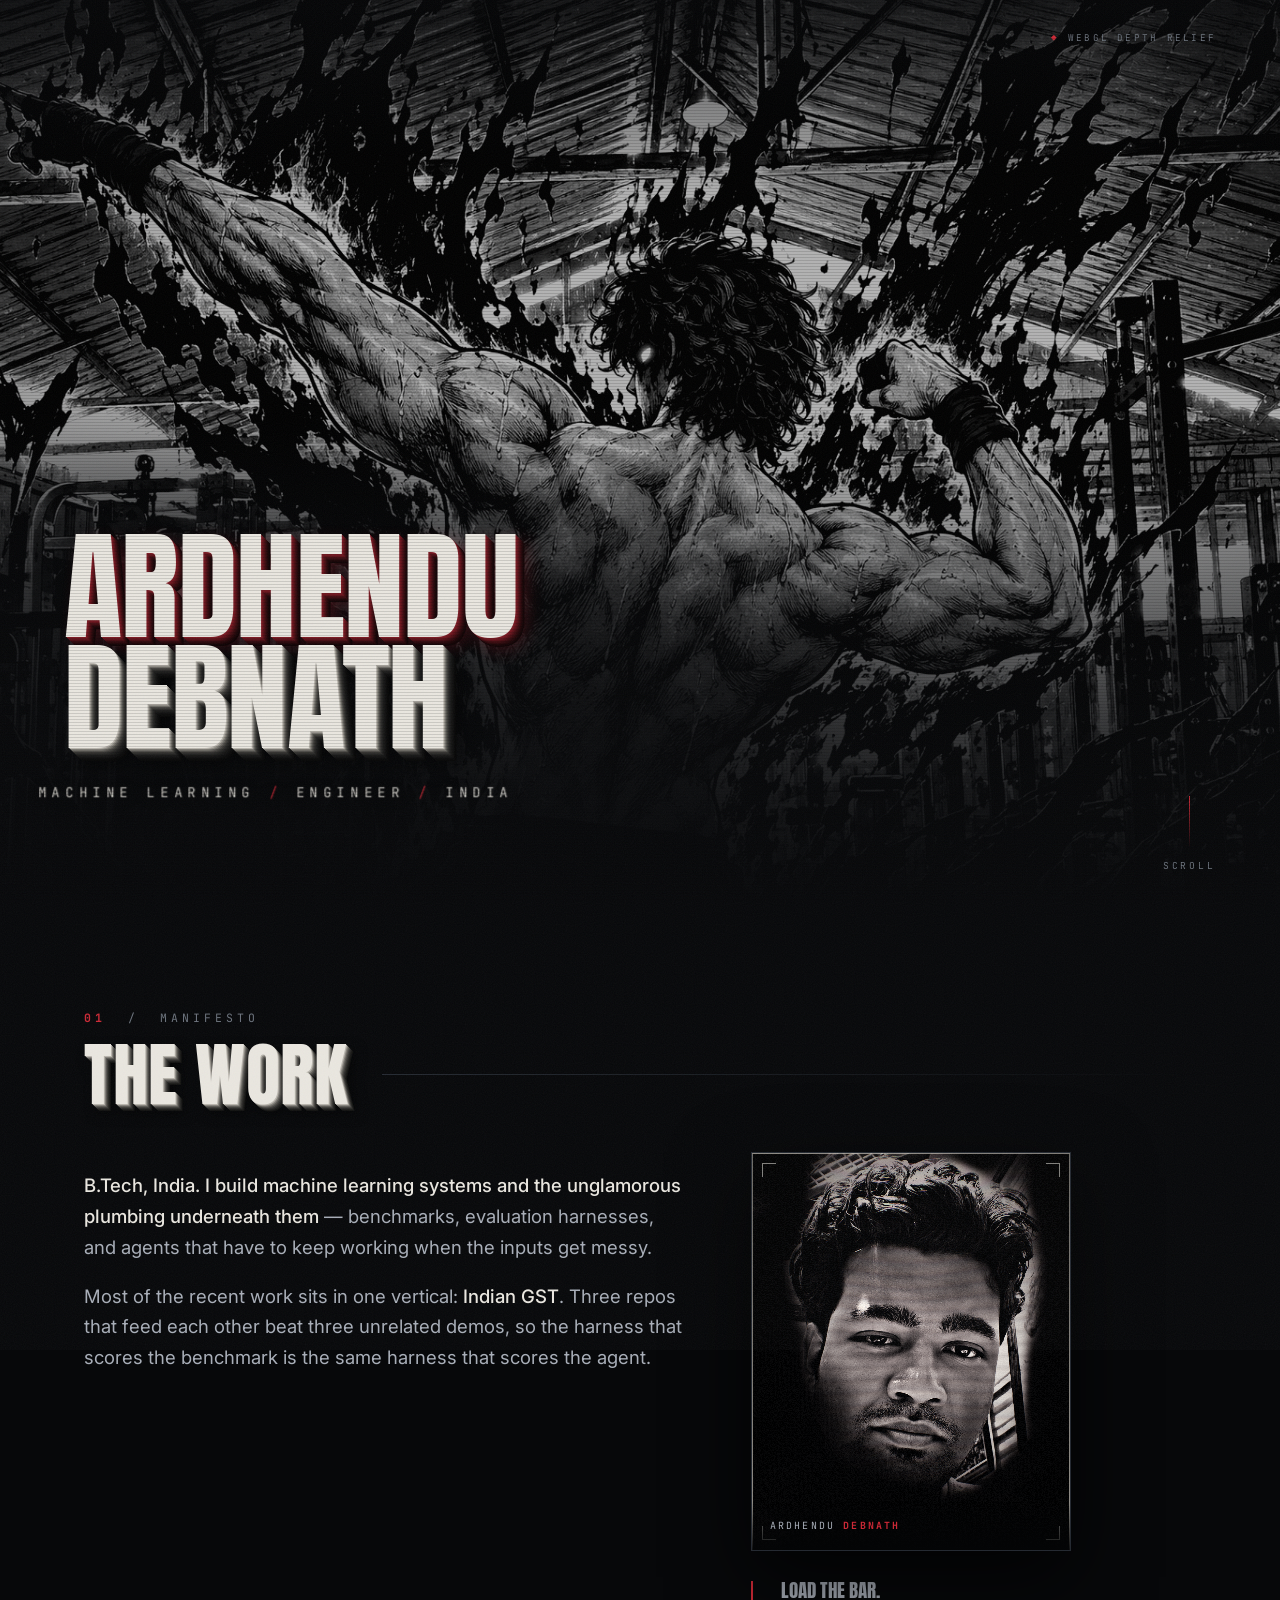
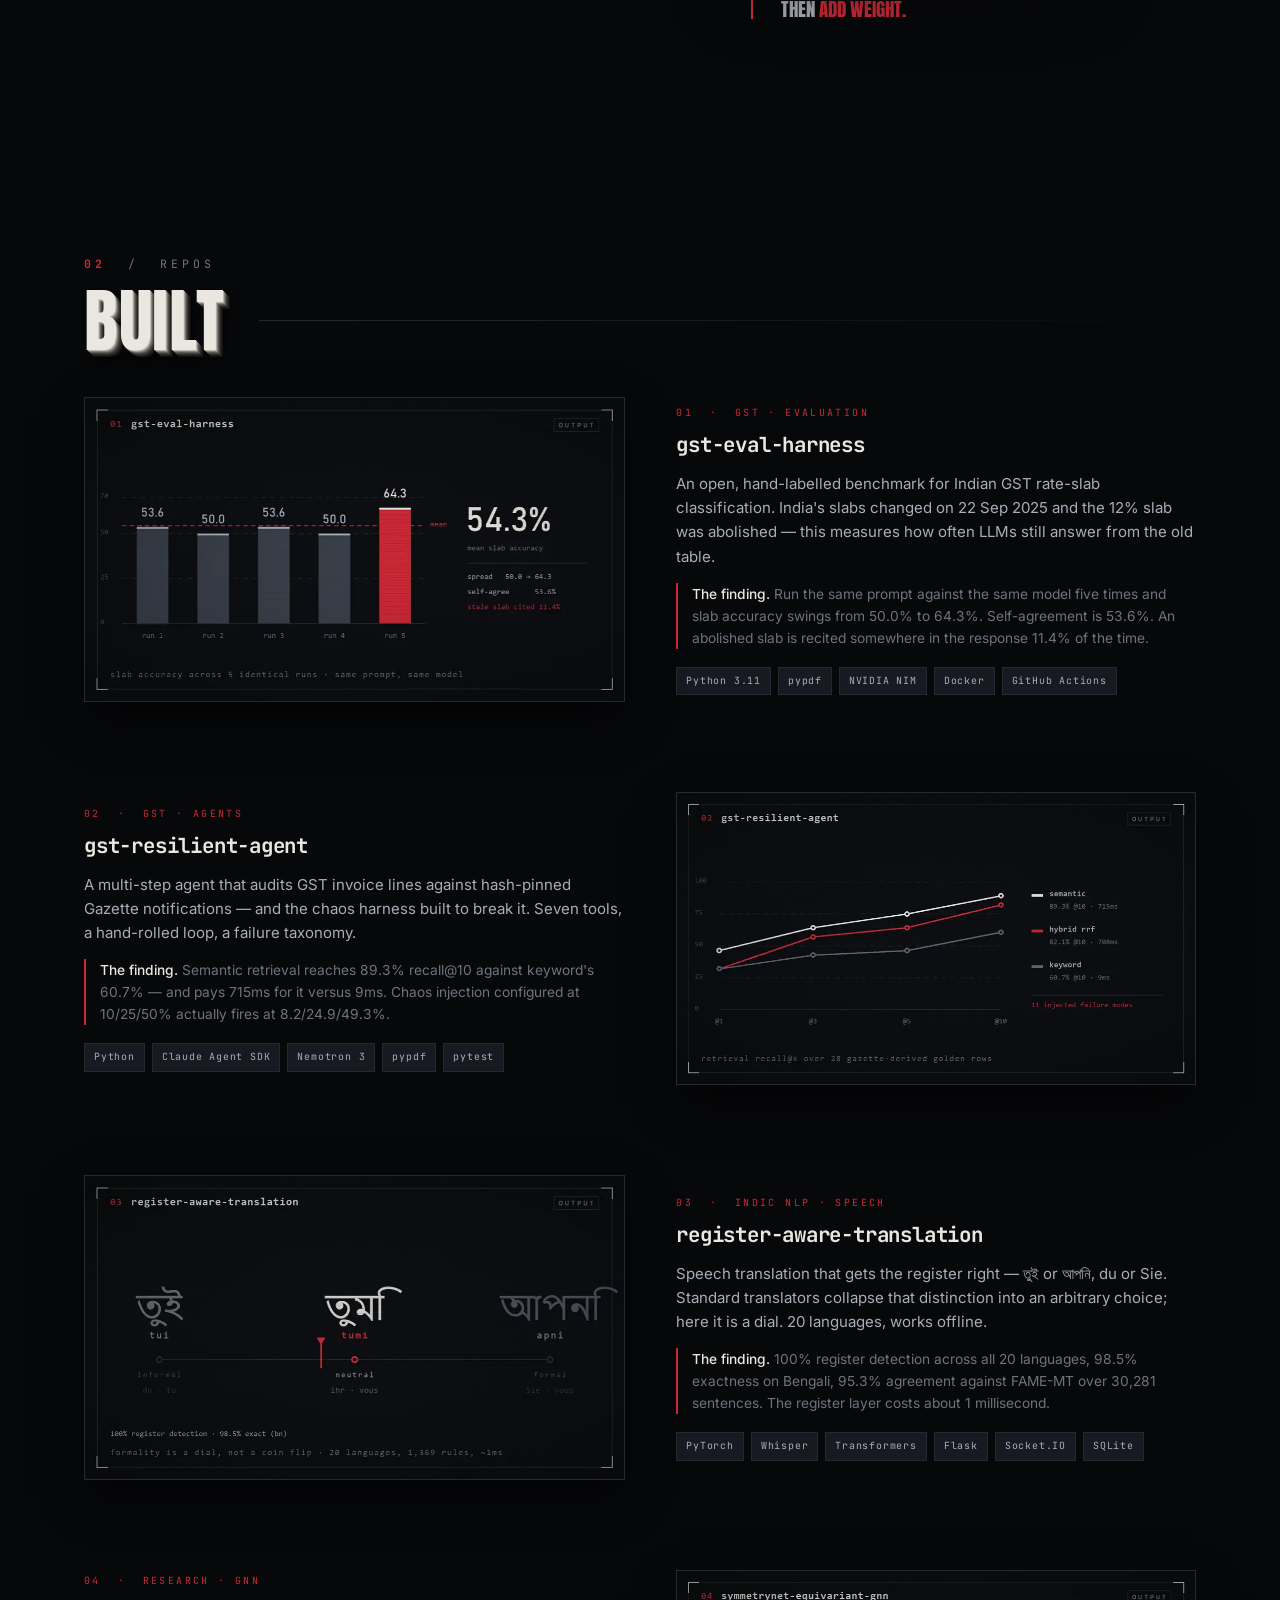
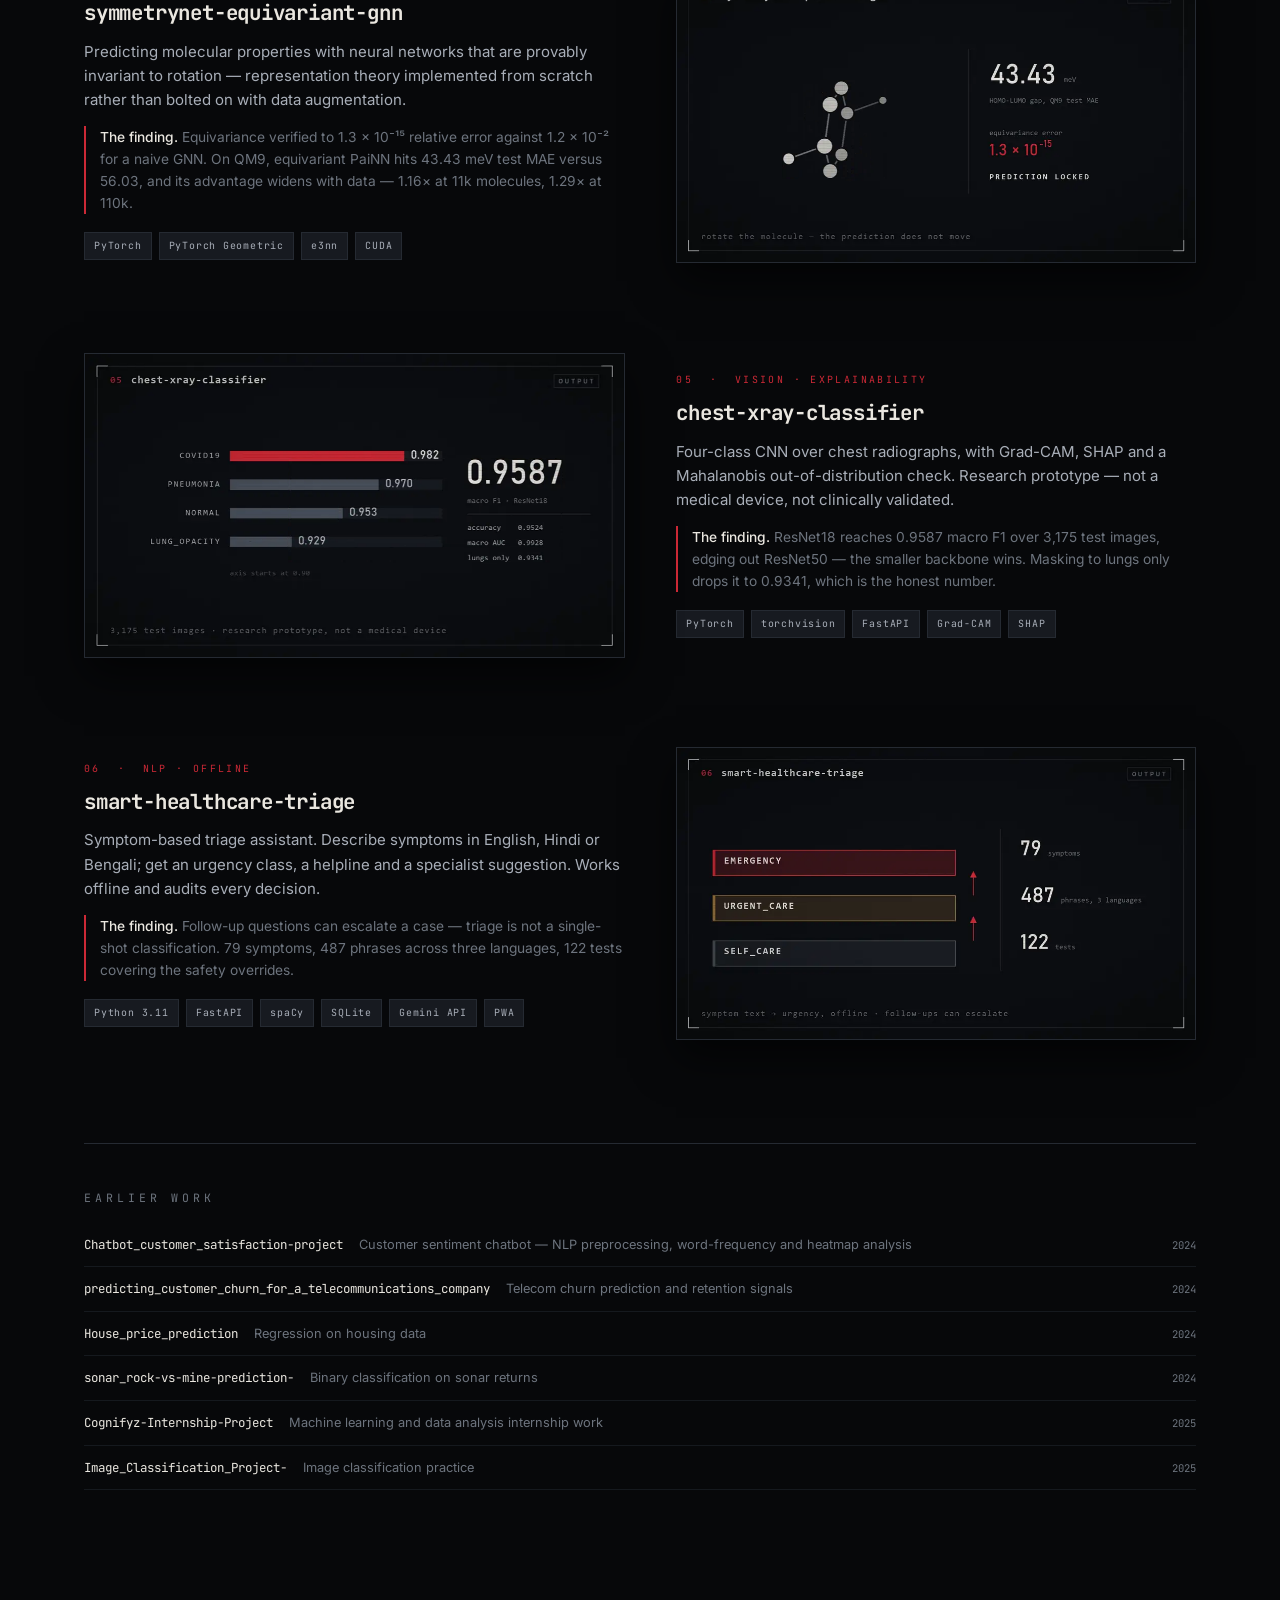
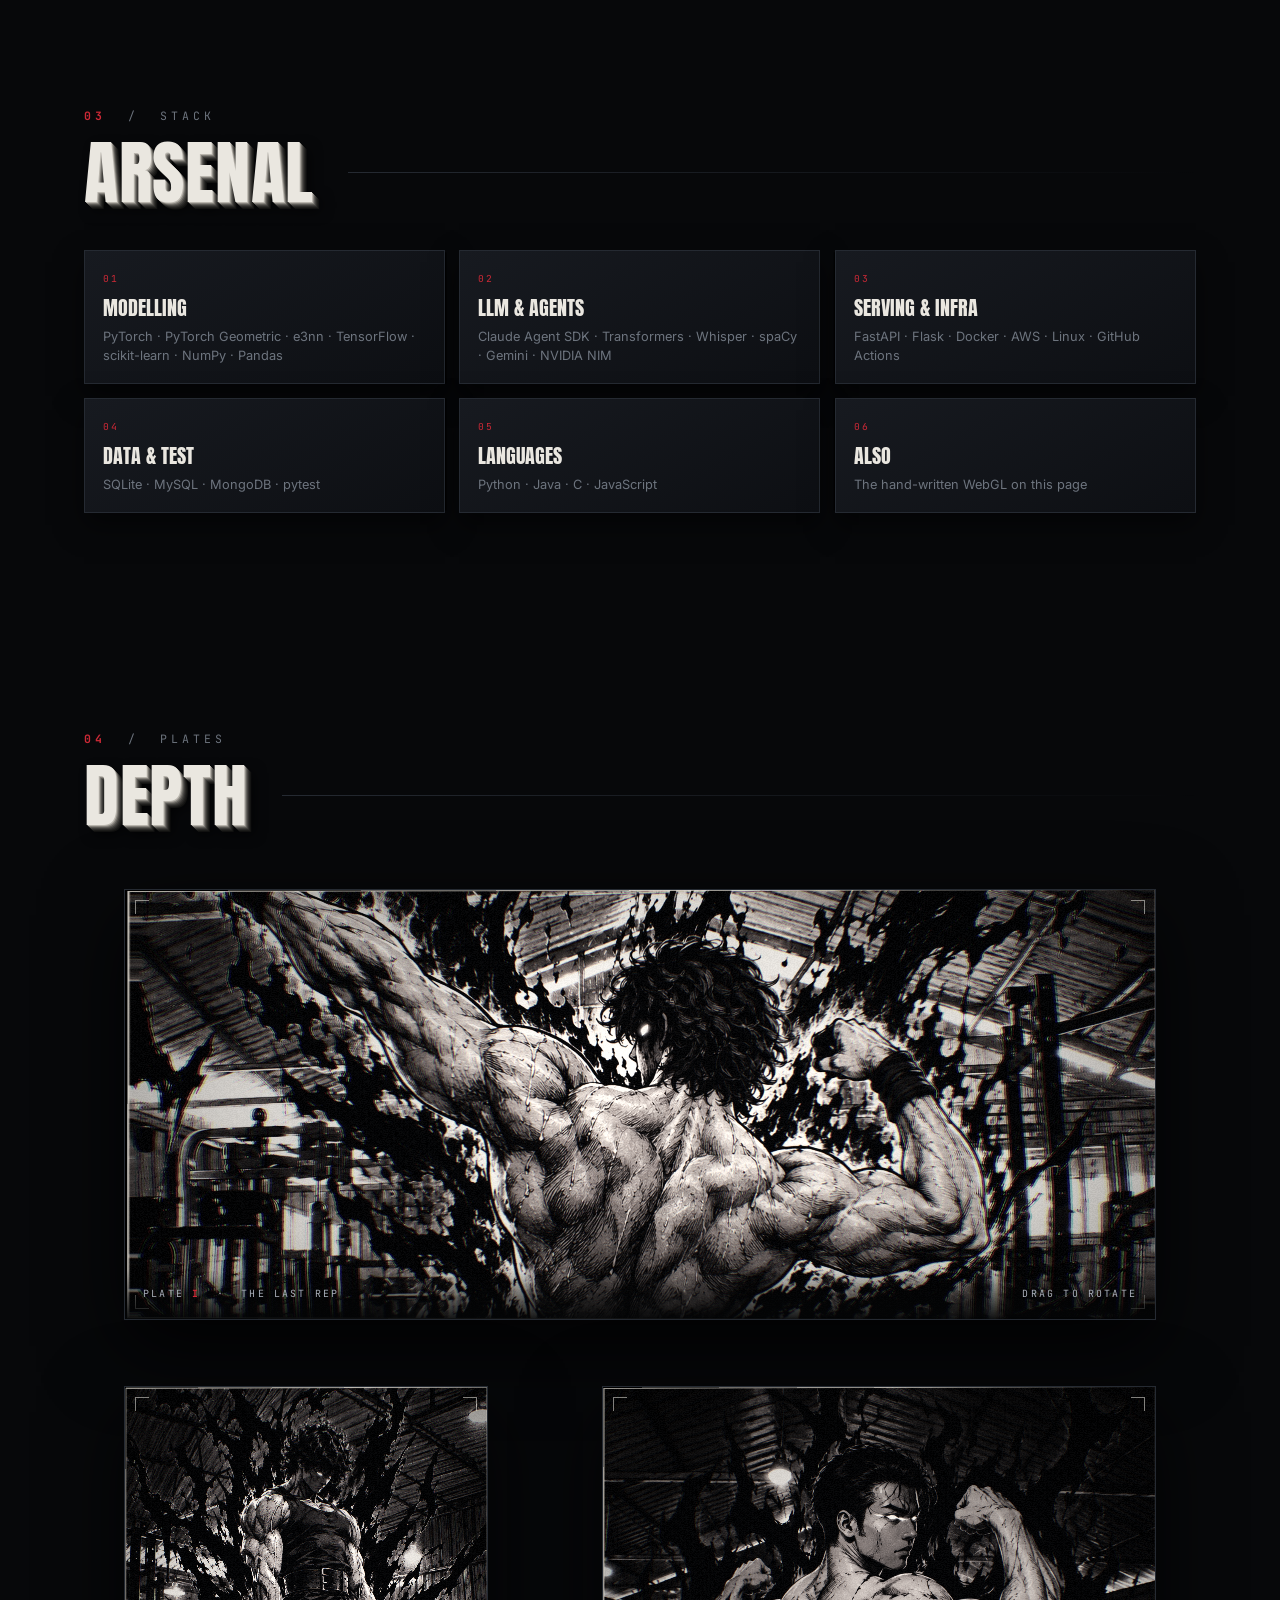
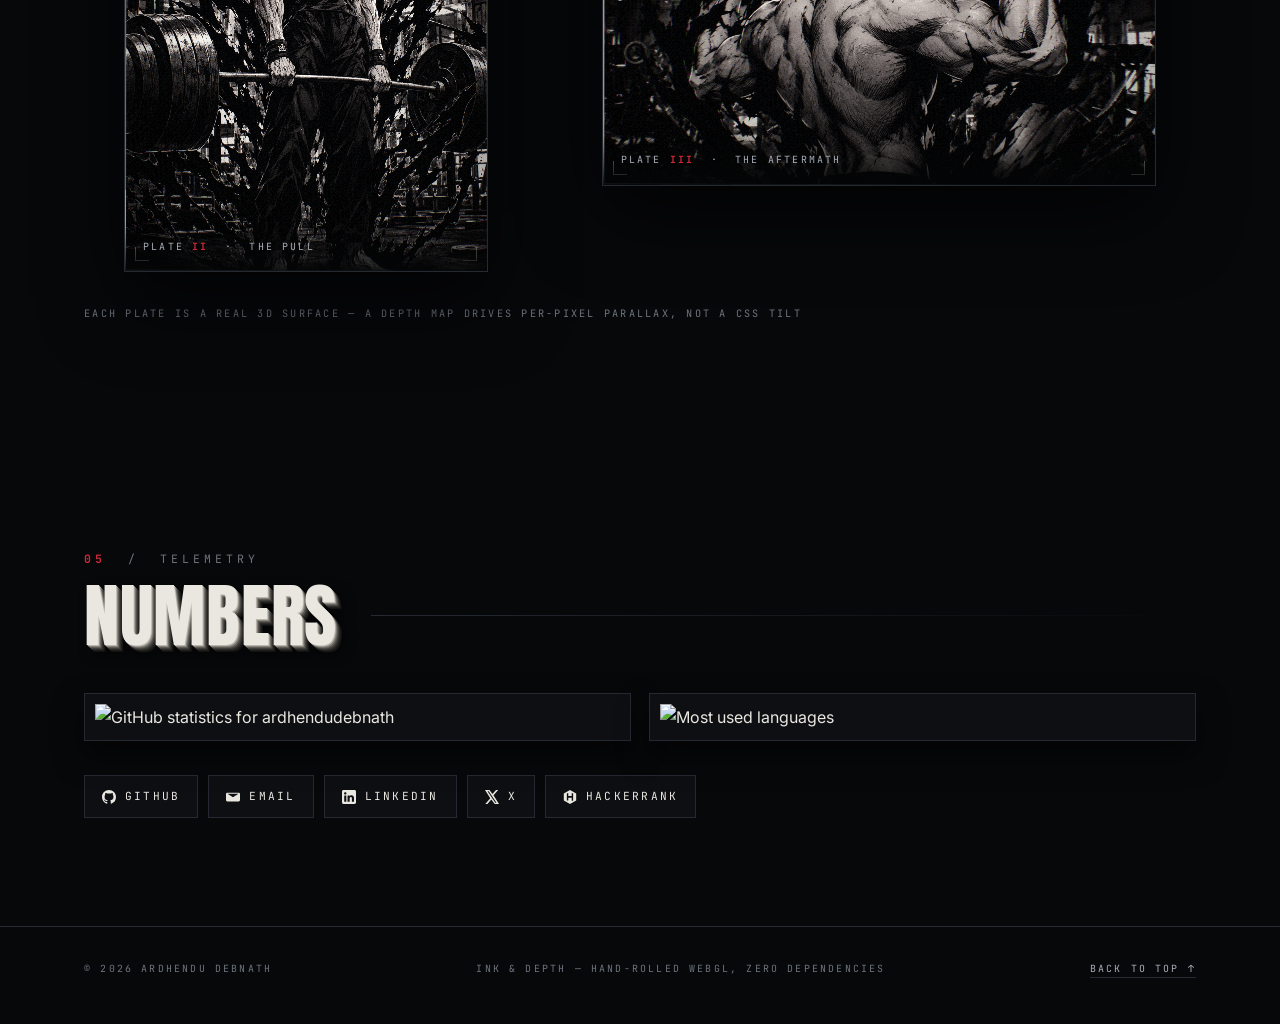
==== 3d/index.html @ 0828f3dd "Rebuild profile: project-led README, 3D site, drop old photo Replace the profile README with a proje" ====
<!DOCTYPE html>
<html lang="en">
<head>
<meta charset="utf-8">
<meta name="viewport" content="width=device-width, initial-scale=1, viewport-fit=cover">
<title>ardhendudebnath — ink &amp; depth</title>
<meta name="description" content="Ardhendu Debnath — machine learning engineer. A 3D ink-relief profile.">
<meta name="theme-color" content="#07080a">
<meta property="og:title" content="ardhendudebnath">
<meta property="og:description" content="Machine learning engineer. Ink and depth.">
<meta property="og:image" content="assets/hero.jpg">
<link rel="preconnect" href="https://fonts.googleapis.com">
<link rel="preconnect" href="https://fonts.gstatic.com" crossorigin>
<link href="https://fonts.googleapis.com/css2?family=Anton&family=Inter:wght@400;500;700&family=JetBrains+Mono:wght@400;700&display=swap" rel="stylesheet">
<style>
/* ─────────────────────────────────────────────────────────────
   INK & DEPTH — a 3D theme
   Palette is bone-on-void with a single blood accent, so the
   artwork stays the only thing with real tonal range.
   ───────────────────────────────────────────────────────────── */
:root{
  --void:#07080a;
  --ink:#0d0f13;
  --char:#171a20;
  --edge:#252a32;
  --ash:#6d747e;
  --smoke:#a8aeb8;
  --bone:#eae7e0;
  --blood:#cc2936;
  --blood-dim:#7d1a23;

  --display:'Anton','Arial Narrow',Impact,'Haettenschweiler',sans-serif;
  --body:'Inter',-apple-system,BlinkMacSystemFont,'Segoe UI',sans-serif;
  --mono:'JetBrains Mono',ui-monospace,'SFMono-Regular',Consolas,monospace;

  --gut:clamp(20px,5vw,72px);
  --depth:1400px;
}

*,*::before,*::after{box-sizing:border-box}
html{scroll-behavior:smooth}
@media (prefers-reduced-motion:reduce){html{scroll-behavior:auto}}

body{
  margin:0;
  background:var(--void);
  color:var(--bone);
  font-family:var(--body);
  font-size:16px;
  line-height:1.65;
  -webkit-font-smoothing:antialiased;
  overflow-x:hidden;
}

/* Print texture: halftone lines + film grain, fixed over everything. */
body::before{
  content:'';
  position:fixed;
  inset:0;
  z-index:60;
  pointer-events:none;
  background-image:repeating-linear-gradient(
    0deg,
    rgba(0,0,0,.26) 0px,
    rgba(0,0,0,.26) 1px,
    transparent 1px,
    transparent 3px);
  mix-blend-mode:multiply;
  opacity:.5;
}
body::after{
  content:'';
  position:fixed;
  inset:-50%;
  z-index:61;
  pointer-events:none;
  opacity:.05;
  background-image:url("data:image/svg+xml,%3Csvg xmlns='http://www.w3.org/2000/svg' width='160' height='160'%3E%3Cfilter id='n'%3E%3CfeTurbulence type='fractalNoise' baseFrequency='.9' numOctaves='3'/%3E%3C/filter%3E%3Crect width='160' height='160' filter='url(%23n)'/%3E%3C/svg%3E");
  animation:grain 900ms steps(3) infinite;
}
@keyframes grain{
  0%{transform:translate(0,0)}
  33%{transform:translate(-3%,2%)}
  66%{transform:translate(2%,-3%)}
  100%{transform:translate(0,0)}
}
@media (prefers-reduced-motion:reduce){body::after{animation:none}}

::selection{background:var(--blood);color:var(--bone)}

/* ── Type ───────────────────────────────────────────────────── */
h1,h2,h3{font-family:var(--display);font-weight:400;letter-spacing:.01em;margin:0;line-height:.92}
.kicker{
  font-family:var(--mono);
  font-size:.72rem;
  letter-spacing:.34em;
  text-transform:uppercase;
  color:var(--ash);
}
.kicker b{color:var(--blood);font-weight:700}

/* Extruded 3D lettering — stacked shadows build the side wall,
   the wrapper supplies the perspective. */
.extrude{
  --ex:14px;
  color:var(--bone);
  text-shadow:
    1px 1px 0 #b9b5ad, 2px 2px 0 #8e8b84, 3px 3px 0 #6b6963,
    4px 4px 0 #4e4c48, 5px 5px 0 #3a3936, 6px 6px 0 #2c2b29,
    7px 7px 0 #212120, 8px 8px 0 #1a1a19, 9px 9px 0 #141414,
    10px 10px 0 #101010, 11px 11px 0 #0c0c0c, 12px 12px 0 #090909,
    13px 13px 0 #070707, 14px 14px 22px rgba(0,0,0,.85);
}
/* shallower extrusion for section headings */
.extrude-sm{
  text-shadow:
    1px 1px 0 #b9b5ad, 2px 2px 0 #85827c, 3px 3px 0 #5d5b56,
    4px 4px 0 #403f3c, 5px 5px 0 #2c2b29, 6px 6px 0 #1d1d1b,
    7px 7px 0 #121211, 8px 8px 14px rgba(0,0,0,.8);
}
.extrude-blood{
  text-shadow:
    1px 1px 0 var(--blood-dim), 2px 2px 0 #6d161e, 3px 3px 0 #5c1219,
    4px 4px 0 #4a0f14, 5px 5px 0 #3a0c10, 6px 6px 0 #2c090c,
    7px 7px 0 #200709, 8px 8px 0 #170507, 9px 9px 0 #100405,
    10px 10px 18px rgba(204,41,54,.28);
}

/* ── Layout ─────────────────────────────────────────────────── */
.wrap{max-width:1240px;margin:0 auto;padding:0 var(--gut)}

section{position:relative;padding:clamp(80px,12vh,160px) 0}
.sec-head{margin-bottom:clamp(32px,5vh,54px)}
.sec-head .kicker{margin:0 0 15px}
.title-row{display:flex;align-items:center;gap:clamp(16px,3vw,34px)}
.title-row h2{font-size:clamp(2.2rem,7vw,4.4rem);text-transform:uppercase}
.rule{flex:1;height:1px;background:linear-gradient(90deg,var(--edge),transparent);min-width:40px}

/* ── Hero ───────────────────────────────────────────────────── */
.hero{
  position:relative;
  height:100svh;
  min-height:560px;
  padding:0;
  display:grid;
  place-items:end start;
  overflow:hidden;
}
.hero canvas,.hero .fallback{
  position:absolute;
  inset:0;
  width:100%;
  height:100%;
  object-fit:cover;
  display:block;
}
.hero .fallback{filter:grayscale(1) contrast(1.15) brightness(.7)}
/* Weighted to the lower left so the type has a dark bed to sit on and
   the figure's lit side stays readable. */
.hero-veil{
  position:absolute;inset:0;
  background:
    radial-gradient(78% 62% at 20% 88%,rgba(7,8,10,.94) 0%,rgba(7,8,10,.55) 46%,transparent 72%),
    radial-gradient(130% 100% at 56% 40%,transparent 32%,rgba(7,8,10,.6) 80%,var(--void) 100%),
    linear-gradient(180deg,rgba(7,8,10,.6) 0%,transparent 22%,transparent 48%,rgba(7,8,10,.86) 90%,var(--void) 100%);
  pointer-events:none;
}
.hero-inner{
  position:relative;
  z-index:5;
  width:100%;
  text-align:left;
  padding:0 var(--gut) clamp(74px,11vh,124px);
  perspective:var(--depth);
  pointer-events:none;
}
#nameplate{
  transform-style:preserve-3d;
  will-change:transform;
  transition:transform .12s cubic-bezier(.2,.8,.3,1);
}
.hero h1{
  font-size:clamp(2.4rem,9.4vw,7.8rem);
  letter-spacing:-.005em;
  text-transform:uppercase;
}
.hero h1 .ln{display:block}
.hero .role{
  margin:clamp(20px,3vh,32px) 0 0;
  font-family:var(--mono);
  font-size:clamp(.62rem,1.35vw,.82rem);
  letter-spacing:.38em;
  text-transform:uppercase;
  color:var(--bone);
  opacity:.88;
  text-shadow:0 2px 14px rgba(0,0,0,.95);
  transform:translateZ(60px);
}
.hero .role span{color:var(--blood);opacity:1}

.scroll-cue{
  position:absolute;
  bottom:26px;right:var(--gut);
  z-index:6;
  display:flex;flex-direction:column;align-items:center;gap:10px;
  font-family:var(--mono);font-size:.6rem;letter-spacing:.3em;color:var(--ash);
  text-transform:uppercase;
}
.scroll-cue i{
  display:block;width:1px;height:52px;
  background:linear-gradient(180deg,var(--blood),transparent);
  animation:drop 2.4s ease-in-out infinite;
  transform-origin:top;
}
@keyframes drop{0%,100%{transform:scaleY(.25);opacity:.35}50%{transform:scaleY(1);opacity:1}}
@media (prefers-reduced-motion:reduce){.scroll-cue i{animation:none;transform:scaleY(1)}}

/* WebGL badge */
.gl-note{
  position:absolute;top:22px;right:var(--gut);z-index:6;
  font-family:var(--mono);font-size:.58rem;letter-spacing:.24em;
  color:var(--ash);text-transform:uppercase;
}
.gl-note b{color:var(--blood);font-weight:700}

/* ── Manifesto ──────────────────────────────────────────────── */
.manifesto{
  display:grid;
  grid-template-columns:minmax(0,1.15fr) minmax(0,.85fr);
  gap:clamp(28px,5vw,72px);
  align-items:start;
}
@media (max-width:820px){.manifesto{grid-template-columns:1fr}}
.manifesto p{color:var(--smoke);font-size:clamp(1rem,1.6vw,1.16rem);max-width:62ch}
.manifesto p strong{color:var(--bone);font-weight:500}
.portrait-card{max-width:320px;margin:0 0 30px}
@media (max-width:820px){.portrait-card{max-width:260px}}
.pullquote{
  font-family:var(--display);
  font-size:clamp(1.5rem,3.4vw,2.5rem);
  line-height:1.02;
  text-transform:uppercase;
  color:var(--bone);
  border-left:2px solid var(--blood);
  padding-left:clamp(16px,2.4vw,28px);
}
.pullquote em{font-style:normal;color:var(--blood)}

/* ── 3D tile grid (arsenal) ─────────────────────────────────── */
.grid{
  display:grid;
  grid-template-columns:repeat(auto-fill,minmax(320px,1fr));
  gap:14px;
  perspective:var(--depth);
}
.tile{
  position:relative;
  transform-style:preserve-3d;
  background:linear-gradient(150deg,var(--char),var(--ink));
  border:1px solid var(--edge);
  padding:20px 18px 18px;
  transition:transform .45s cubic-bezier(.2,.8,.3,1),border-color .45s,box-shadow .45s;
  will-change:transform;
  box-shadow:0 12px 26px rgba(0,0,0,.5);
}
/* the extruded side wall */
.tile::before{
  content:'';
  position:absolute;
  inset:0;
  background:linear-gradient(150deg,#0a0c0f,#050608);
  transform:translateZ(-16px);
  border:1px solid #000;
  transition:transform .45s cubic-bezier(.2,.8,.3,1);
}
.tile:hover,.tile:focus-visible{
  transform:rotateX(9deg) rotateY(-11deg) translateZ(24px);
  border-color:var(--blood);
  box-shadow:-16px 22px 44px rgba(0,0,0,.72),0 0 0 1px rgba(204,41,54,.22);
  outline:none;
}
.tile:hover::before{transform:translateZ(-26px)}
.tile .n{
  font-family:var(--mono);font-size:.6rem;color:var(--blood);
  letter-spacing:.2em;display:block;margin-bottom:12px;
}
.tile .t{
  font-family:var(--display);font-size:1.24rem;text-transform:uppercase;
  display:block;line-height:1;margin-bottom:8px;
}
.tile .s{font-size:.8rem;color:var(--ash);line-height:1.5;display:block}

/* ── Projects ───────────────────────────────────────────────── */
.projects{display:grid;gap:clamp(48px,7vw,96px);perspective:var(--depth)}
.proj{
  display:grid;
  grid-template-columns:minmax(0,1.02fr) minmax(0,.98fr);
  gap:clamp(24px,4vw,52px);
  align-items:center;
}
.proj:nth-child(even) .proj-art{order:2}
@media (max-width:860px){
  .proj{grid-template-columns:1fr;gap:24px}
  .proj:nth-child(even) .proj-art{order:0}
}
.proj-art{
  display:block;
  border:1px solid var(--edge);
  background:var(--ink);
  transform-style:preserve-3d;
  will-change:transform;
  box-shadow:0 18px 40px rgba(0,0,0,.6);
  transition:transform .5s cubic-bezier(.2,.8,.3,1),border-color .5s,box-shadow .5s;
}
.proj-art img{display:block;width:100%;height:auto}
.proj-art:hover{
  border-color:var(--blood);
  box-shadow:0 26px 60px rgba(0,0,0,.75),0 0 0 1px rgba(204,41,54,.25);
}
/* lean each card away from the copy it sits beside */
.proj:nth-child(odd) .proj-art:hover{transform:rotateY(6deg) rotateX(-4deg) translateZ(26px)}
.proj:nth-child(even) .proj-art:hover{transform:rotateY(-6deg) rotateX(-4deg) translateZ(26px)}

.proj-body .n{
  font-family:var(--mono);font-size:.62rem;letter-spacing:.24em;
  text-transform:uppercase;color:var(--blood);margin:0 0 12px;
}
.proj-body h3{margin:0 0 14px;line-height:1.2}
.proj-body h3 a{
  font-family:var(--mono);font-weight:700;font-size:clamp(1rem,2vw,1.3rem);
  color:var(--bone);text-decoration:none;letter-spacing:-.01em;
  overflow-wrap:anywhere;border-bottom:1px solid transparent;
}
.proj-body h3 a:hover{color:var(--blood);border-color:var(--blood)}
.proj-body .desc{margin:0 0 14px;color:var(--smoke);font-size:.94rem;line-height:1.6}
.proj-body .find{
  margin:0 0 18px;color:var(--ash);font-size:.86rem;line-height:1.6;
  border-left:2px solid var(--blood);padding-left:14px;
}
.proj-body .find b{color:var(--bone);font-weight:500}
.chips{display:flex;flex-wrap:wrap;gap:7px;margin:0;padding:0;list-style:none}
.chips li{
  font-family:var(--mono);font-size:.62rem;letter-spacing:.08em;
  color:var(--smoke);border:1px solid var(--edge);background:var(--char);
  padding:5px 9px;
}

/* ── Earlier work ───────────────────────────────────────────── */
.earlier{margin-top:clamp(56px,8vw,104px);border-top:1px solid var(--edge);padding-top:32px}
.earlier ul{list-style:none;margin:0;padding:0}
.earlier li{
  display:grid;
  grid-template-columns:minmax(0,auto) minmax(0,1fr) auto;
  gap:16px;align-items:baseline;
  padding:11px 0;border-bottom:1px solid rgba(37,42,50,.5);
}
.earlier li a{
  font-family:var(--mono);font-size:.78rem;color:var(--bone);
  text-decoration:none;overflow-wrap:anywhere;
}
.earlier li a:hover{color:var(--blood)}
.earlier li span{font-size:.8rem;color:var(--ash)}
.earlier li em{font-family:var(--mono);font-size:.66rem;color:var(--ash);font-style:normal}
@media (max-width:700px){
  .earlier li{grid-template-columns:1fr auto;gap:4px 14px}
  .earlier li span{grid-column:1/-1}
}

/* ── Relief cards (the artwork, in real 3D) ─────────────────── */
.relief{
  display:grid;
  gap:clamp(22px,3vw,34px);
  grid-template-columns:repeat(12,1fr);
  align-items:start;      /* each plate keeps its own aspect — no dead black */
}
.card{
  position:relative;
  background:#000;
  border:1px solid var(--edge);
  overflow:hidden;
  cursor:grab;
  touch-action:pan-y;
  filter:drop-shadow(0 26px 40px rgba(0,0,0,.72));
}
.card:active{cursor:grabbing}
.card.wide{grid-column:span 7}
.card.tall{grid-column:span 5}
.card.full{grid-column:span 12}
@media (max-width:820px){
  .card.wide,.card.tall,.card.full{grid-column:span 12}
}
.card canvas,.card img{display:block;width:100%;height:100%;object-fit:cover}
.card .surface{position:relative;width:100%}
.card .meta{
  position:absolute;left:0;right:0;bottom:0;z-index:3;
  display:flex;justify-content:space-between;align-items:flex-end;gap:12px;
  padding:16px 18px;
  background:linear-gradient(0deg,rgba(4,5,6,.92),transparent);
  font-family:var(--mono);font-size:.62rem;letter-spacing:.22em;
  text-transform:uppercase;color:var(--smoke);
  pointer-events:none;
}
.card .meta b{color:var(--blood);font-weight:700}
/* corner registration marks — printer's crop marks */
.card .corner{position:absolute;width:14px;height:14px;z-index:3;pointer-events:none;opacity:.55}
.card .corner::before,.card .corner::after{content:'';position:absolute;background:var(--bone)}
.card .corner::before{width:100%;height:1px;top:0}
.card .corner::after{width:1px;height:100%;left:0}
.card .c1{top:10px;left:10px}
.card .c2{top:10px;right:10px;transform:scaleX(-1)}
.card .c3{bottom:10px;left:10px;transform:scaleY(-1)}
.card .c4{bottom:10px;right:10px;transform:scale(-1)}

.hint{
  margin-top:18px;font-family:var(--mono);font-size:.64rem;
  letter-spacing:.22em;text-transform:uppercase;color:var(--ash);
}

/* ── Telemetry (GitHub stat cards, in 3D frames) ────────────── */
.stats{
  display:grid;grid-template-columns:repeat(auto-fit,minmax(300px,1fr));
  gap:18px;perspective:var(--depth);
}
.frame{
  border:1px solid var(--edge);
  background:var(--ink);
  padding:10px;
  transform-style:preserve-3d;
  transition:transform .5s cubic-bezier(.2,.8,.3,1),border-color .5s;
  box-shadow:0 14px 30px rgba(0,0,0,.55);
}
.frame:hover{transform:rotateY(-7deg) rotateX(5deg) translateZ(20px);border-color:var(--blood)}
.frame img{display:block;width:100%;height:auto}

/* ── Links / footer ─────────────────────────────────────────── */
.links{display:flex;flex-wrap:wrap;gap:10px;margin-top:34px}
.lnk{
  display:inline-flex;align-items:center;gap:9px;
  font-family:var(--mono);font-size:.7rem;letter-spacing:.2em;text-transform:uppercase;
  color:var(--bone);text-decoration:none;
  border:1px solid var(--edge);
  padding:11px 17px;
  background:var(--ink);
  transition:transform .3s cubic-bezier(.2,.8,.3,1),border-color .3s,color .3s,box-shadow .3s;
}
.lnk:hover,.lnk:focus-visible{
  transform:translate(-3px,-3px);
  box-shadow:3px 3px 0 var(--blood);
  border-color:var(--blood);
  outline:none;
}
.lnk svg{width:14px;height:14px;fill:currentColor;flex:none}

footer{
  border-top:1px solid var(--edge);
  padding:34px 0 46px;
  display:flex;justify-content:space-between;gap:16px;flex-wrap:wrap;
  font-family:var(--mono);font-size:.62rem;letter-spacing:.22em;
  text-transform:uppercase;color:var(--ash);
}
footer a{color:var(--smoke);text-decoration:none;border-bottom:1px solid var(--edge)}
footer a:hover{color:var(--blood);border-color:var(--blood)}

/* tighten the tracking so the role line stays on one line on a phone */
@media (max-width:520px){
  .hero .role{letter-spacing:.24em}
}

/* reveal-on-scroll, depth-wise */
.rise{opacity:0;transform:translateY(26px) translateZ(-90px);transition:opacity .8s ease,transform .8s cubic-bezier(.2,.8,.3,1)}
.rise.in{opacity:1;transform:none}
@media (prefers-reduced-motion:reduce){
  .rise{opacity:1;transform:none;transition:none}
  .tile,.frame,.lnk{transition:none}
}
</style>
</head>
<body>

<!-- ═══════════════ HERO ═══════════════ -->
<header class="hero" id="top">
  <canvas id="gl-hero" aria-hidden="true"></canvas>
  <img class="fallback" id="hero-fallback" src="assets/hero.jpg" alt="Ink illustration of a figure mid-lift, dark energy tearing off the back" hidden>
  <div class="hero-veil"></div>

  <p class="gl-note"><b>◆</b> webgl depth relief</p>

  <div class="hero-inner">
    <div id="nameplate">
      <h1>
        <span class="ln extrude extrude-blood">ARDHENDU</span>
        <span class="ln extrude">DEBNATH</span>
      </h1>
      <p class="role">machine learning <span>/</span> engineer <span>/</span> india</p>
    </div>
  </div>

  <div class="scroll-cue"><i></i><span>scroll</span></div>
</header>

<main>

<!-- ═══════════════ 01 MANIFESTO ═══════════════ -->
<section id="about">
  <div class="wrap">
    <div class="sec-head rise">
      <p class="kicker"><b>01</b> &nbsp;/&nbsp; manifesto</p>
      <div class="title-row">
        <h2 class="extrude extrude-sm">THE WORK</h2>
        <span class="rule"></span>
      </div>
    </div>
    <div class="manifesto">
      <div class="rise">
        <p><strong>B.Tech, India. I build machine learning systems and the unglamorous
        plumbing underneath them</strong> — benchmarks, evaluation harnesses, and agents
        that have to keep working when the inputs get messy.</p>
        <p>Most of the recent work sits in one vertical: <strong>Indian GST</strong>.
        Three repos that feed each other beat three unrelated demos, so the harness
        that scores the benchmark is the same harness that scores the agent.</p>
      </div>
      <div class="rise">
        <figure class="card portrait-card" data-depth-card
                data-src="assets/portrait.jpg" data-depth="assets/portrait-depth.jpg"
                data-ratio="1.25" data-strength="0.042">
          <div class="surface"></div>
          <i class="corner c1"></i><i class="corner c2"></i><i class="corner c3"></i><i class="corner c4"></i>
          <figcaption class="meta"><span>ardhendu <b>debnath</b></span></figcaption>
        </figure>
        <p class="pullquote">Load the bar.<br>Then <em>add weight.</em></p>
      </div>
    </div>
  </div>
</section>

<!-- ═══════════════ 02 BUILT ═══════════════ -->
<section id="built">
  <div class="wrap">
    <div class="sec-head rise">
      <p class="kicker"><b>02</b> &nbsp;/&nbsp; repos</p>
      <div class="title-row">
        <h2 class="extrude extrude-sm">BUILT</h2>
        <span class="rule"></span>
      </div>
    </div>
    <div class="projects" id="projects"></div>

    <div class="earlier rise">
      <p class="kicker" style="margin-bottom:16px">earlier work</p>
      <ul id="earlier-list"></ul>
    </div>
  </div>
</section>

<!-- ═══════════════ 03 ARSENAL ═══════════════ -->
<section id="arsenal">
  <div class="wrap">
    <div class="sec-head rise">
      <p class="kicker"><b>03</b> &nbsp;/&nbsp; stack</p>
      <div class="title-row">
        <h2 class="extrude extrude-sm">ARSENAL</h2>
        <span class="rule"></span>
      </div>
    </div>
    <div class="grid rise" id="arsenal-grid"></div>
  </div>
</section>

<!-- ═══════════════ 03 RELIEF — the artwork in 3D ═══════════════ -->
<section id="relief">
  <div class="wrap">
    <div class="sec-head rise">
      <p class="kicker"><b>04</b> &nbsp;/&nbsp; plates</p>
      <div class="title-row">
        <h2 class="extrude extrude-sm">DEPTH</h2>
        <span class="rule"></span>
      </div>
    </div>

    <div class="relief">
      <figure class="card full rise" data-depth-card
              data-src="assets/hero.jpg" data-depth="assets/hero-depth.jpg"
              data-ratio="0.4166" data-strength="0.055">
        <div class="surface"></div>
        <i class="corner c1"></i><i class="corner c2"></i><i class="corner c3"></i><i class="corner c4"></i>
        <figcaption class="meta"><span>plate <b>i</b> &nbsp;·&nbsp; the last rep</span><span>drag to rotate</span></figcaption>
      </figure>

      <figure class="card tall rise" data-depth-card
              data-src="assets/deadlift.jpg" data-depth="assets/deadlift-depth.jpg"
              data-ratio="1.34" data-strength="0.05">
        <div class="surface"></div>
        <i class="corner c1"></i><i class="corner c2"></i><i class="corner c3"></i><i class="corner c4"></i>
        <figcaption class="meta"><span>plate <b>ii</b> &nbsp;·&nbsp; the pull</span></figcaption>
      </figure>

      <figure class="card wide rise" data-depth-card
              data-src="assets/flex.jpg" data-depth="assets/flex-depth.jpg"
              data-ratio="0.72" data-strength="0.055">
        <div class="surface"></div>
        <i class="corner c1"></i><i class="corner c2"></i><i class="corner c3"></i><i class="corner c4"></i>
        <figcaption class="meta"><span>plate <b>iii</b> &nbsp;·&nbsp; the aftermath</span></figcaption>
      </figure>
    </div>
    <p class="hint">each plate is a real 3D surface — a depth map drives per-pixel parallax, not a css tilt</p>
  </div>
</section>

<!-- ═══════════════ 04 TELEMETRY ═══════════════ -->
<section id="telemetry">
  <div class="wrap">
    <div class="sec-head rise">
      <p class="kicker"><b>05</b> &nbsp;/&nbsp; telemetry</p>
      <div class="title-row">
        <h2 class="extrude extrude-sm">NUMBERS</h2>
        <span class="rule"></span>
      </div>
    </div>
    <div class="stats rise">
      <div class="frame">
        <img loading="lazy" alt="GitHub statistics for ardhendudebnath"
             src="https://github-readme-stats.vercel.app/api?username=ardhendudebnath&show_icons=true&hide_border=true&bg_color=0d0f13&title_color=cc2936&text_color=a8aeb8&icon_color=eae7e0&ring_color=cc2936">
      </div>
      <div class="frame">
        <img loading="lazy" alt="Most used languages"
             src="https://github-readme-stats.vercel.app/api/top-langs/?username=ardhendudebnath&layout=compact&hide_border=true&bg_color=0d0f13&title_color=cc2936&text_color=a8aeb8">
      </div>
    </div>

    <div class="links rise">
      <a class="lnk" href="https://github.com/ardhendudebnath">
        <svg viewBox="0 0 16 16"><path d="M8 0C3.58 0 0 3.58 0 8c0 3.54 2.29 6.53 5.47 7.59.4.07.55-.17.55-.38 0-.19-.01-.82-.01-1.49-2.01.37-2.53-.49-2.69-.94-.09-.23-.48-.94-.82-1.13-.28-.15-.68-.52-.01-.53.63-.01 1.08.58 1.23.82.72 1.21 1.87.87 2.33.66.07-.52.28-.87.51-1.07-1.78-.2-3.64-.89-3.64-3.95 0-.87.31-1.59.82-2.15-.08-.2-.36-1.02.08-2.12 0 0 .67-.21 2.2.82a7.4 7.4 0 0 1 2-.27c.68 0 1.36.09 2 .27 1.53-1.04 2.2-.82 2.2-.82.44 1.1.16 1.92.08 2.12.51.56.82 1.27.82 2.15 0 3.07-1.87 3.75-3.65 3.95.29.25.54.73.54 1.48 0 1.07-.01 1.93-.01 2.2 0 .21.15.46.55.38A8.01 8.01 0 0 0 16 8c0-4.42-3.58-8-8-8Z"/></svg>
        github
      </a>
      <a class="lnk" href="mailto:ardhendud430@gmail.com">
        <svg viewBox="0 0 16 16"><path d="M1.5 3h13A1.5 1.5 0 0 1 16 4.5v7a1.5 1.5 0 0 1-1.5 1.5h-13A1.5 1.5 0 0 1 0 11.5v-7A1.5 1.5 0 0 1 1.5 3Zm.2 1.2 6.3 4.2 6.3-4.2H1.7Z"/></svg>
        email
      </a>
      <a class="lnk" href="https://www.linkedin.com/in/ardhendu-debnath-b53232211">
        <svg viewBox="0 0 16 16"><path d="M0 1.65C0 .74.75 0 1.68 0h12.64C15.25 0 16 .74 16 1.65v12.7c0 .91-.75 1.65-1.68 1.65H1.68A1.67 1.67 0 0 1 0 14.35V1.65ZM4.94 13.4V6.17H2.54v7.23h2.4Zm-1.2-8.22c.84 0 1.36-.55 1.36-1.24-.02-.7-.52-1.24-1.34-1.24-.82 0-1.36.54-1.36 1.24 0 .69.52 1.24 1.33 1.24h.01Zm5.02 8.22V9.36c0-.22.02-.43.08-.59.17-.43.57-.88 1.24-.88.87 0 1.22.67 1.22 1.65v3.86h2.4V9.26c0-2.22-1.18-3.26-2.76-3.26-1.29 0-1.86.71-2.18 1.2v.03h-.02l.02-.03V6.17h-2.4c.03.68 0 7.23 0 7.23h2.4Z"/></svg>
        linkedin
      </a>
      <a class="lnk" href="https://twitter.com/cstdebnath">
        <svg viewBox="0 0 16 16"><path d="M12.6 0h2.45l-5.35 6.12L16 16h-4.94l-3.87-5.06L2.77 16H.32l5.72-6.54L0 0h5.06l3.5 4.63L12.6 0Zm-.86 14.53h1.36L4.32 1.4H2.87l8.87 13.13Z"/></svg>
        x
      </a>
      <a class="lnk" href="https://www.hackerrank.com/profile/ardhendud430">
        <svg viewBox="0 0 16 16"><path d="M8 0 .93 4v8L8 16l7.07-4V4L8 0Zm2.1 12.3c-.14 0-.14-.07-.14-.2V8.9H6.04v3.2H4.6c-.13 0-.2 0-.2-.14V3.9c0-.13.07-.2.2-.2h1.44v3.2h3.92V3.7h1.44c.13 0 .2.07.2.2v8.06c0 .13-.07.2-.2.2H10.1Z"/></svg>
        hackerrank
      </a>
    </div>
  </div>
</section>

</main>

<footer>
  <div class="wrap" style="display:flex;justify-content:space-between;gap:16px;flex-wrap:wrap;width:100%">
    <span>© <span id="yr"></span> ardhendu debnath</span>
    <span>ink &amp; depth — hand-rolled webgl, zero dependencies</span>
    <a href="#top">back to top ↑</a>
  </div>
</footer>

<script>
(() => {
'use strict';

const REDUCED = matchMedia('(prefers-reduced-motion: reduce)').matches;
document.getElementById('yr').textContent = new Date().getFullYear();

/* ═══════════════════════════════════════════════════════════════
   Minimal mat4 — only what a single tilting quad needs.
   ═══════════════════════════════════════════════════════════════ */
const M4 = {
  mul(a, b) {
    const o = new Float32Array(16);
    for (let c = 0; c < 4; c++) for (let r = 0; r < 4; r++) {
      o[c * 4 + r] = a[r] * b[c * 4] + a[4 + r] * b[c * 4 + 1] +
                     a[8 + r] * b[c * 4 + 2] + a[12 + r] * b[c * 4 + 3];
    }
    return o;
  },
  perspective(fovy, aspect, near, far) {
    const f = 1 / Math.tan(fovy / 2), nf = 1 / (near - far);
    return new Float32Array([
      f / aspect, 0, 0, 0,
      0, f, 0, 0,
      0, 0, (far + near) * nf, -1,
      0, 0, 2 * far * near * nf, 0,
    ]);
  },
  translate(x, y, z) {
    return new Float32Array([1,0,0,0, 0,1,0,0, 0,0,1,0, x,y,z,1]);
  },
  rotX(a) {
    const c = Math.cos(a), s = Math.sin(a);
    return new Float32Array([1,0,0,0, 0,c,s,0, 0,-s,c,0, 0,0,0,1]);
  },
  rotY(a) {
    const c = Math.cos(a), s = Math.sin(a);
    return new Float32Array([c,0,-s,0, 0,1,0,0, s,0,c,0, 0,0,0,1]);
  },
};

/* ═══════════════════════════════════════════════════════════════
   Shaders. The quad is a real 3D plane in perspective; the
   fragment stage walks the depth map to displace the artwork
   per-pixel, so the ink actually sits at different distances.
   ═══════════════════════════════════════════════════════════════ */
const VERT = `
attribute vec2 aPos;
uniform mat4 uMVP;
uniform vec2 uSize;
uniform vec3 uCamLocal;
varying vec2 vUv;
varying vec3 vView;
void main(){
  vec3 p = vec3(aPos * uSize, 0.0);
  vUv = aPos * 0.5 + 0.5;
  vView = uCamLocal - p;
  gl_Position = uMVP * vec4(p, 1.0);
}`;

const FRAG = `
precision highp float;
varying vec2 vUv;
varying vec3 vView;

uniform sampler2D uColor;
uniform sampler2D uDepth;
uniform vec2  uCoverScale;
uniform vec2  uCoverOffset;
uniform vec2  uDrift;
uniform float uStrength;
uniform float uTime;
uniform float uVignette;
uniform float uGrain;
uniform float uFringe;
uniform float uBlood;
uniform float uExposure;
uniform float uEdge;

float hash(vec2 p){ return fract(sin(dot(p, vec2(127.1, 311.7))) * 43758.5453123); }

void main(){
  vec2 base = clamp(vUv, 0.0, 1.0) * uCoverScale + uCoverOffset;

  // View direction in the plane's own space → tangent-space parallax.
  vec3 vd = normalize(vView);
  vec2 par = (vd.xy / max(abs(vd.z), 0.45)) * uStrength + uDrift;

  // Two-step offset mapping. One refinement is enough for a smooth
  // depth map and avoids the swimming a naive single tap gives.
  float d = texture2D(uDepth, base).r;
  vec2 uv1 = base + par * (d - 0.5);
  d = mix(d, texture2D(uDepth, uv1).r, 0.85);
  vec2 uv = base + par * (d - 0.5);

  // Depth-proportional colour separation — reads like a lenticular print.
  vec2 f = par * uFringe;
  vec3 col = vec3(
    texture2D(uColor, uv + f).r,
    texture2D(uColor, uv).g,
    texture2D(uColor, uv - f).b
  );

  // Ink grade: crush to a bone/void ramp, let a little blood into the mids.
  float lum = dot(col, vec3(0.299, 0.587, 0.114));
  vec3 ramp = mix(vec3(0.021, 0.024, 0.031), vec3(0.925, 0.906, 0.878),
                  smoothstep(0.02, 0.98, lum));
  ramp += vec3(0.075, 0.008, 0.016) * (1.0 - abs(lum * 2.0 - 1.0)) * uBlood;
  col = mix(col, ramp, 0.72);

  // Near surfaces catch more light than far ones.
  col *= mix(0.68, 1.10, d);
  col *= uExposure;

  // Vignette + grain.
  vec2 q = vUv - 0.5;
  col *= 1.0 - dot(q, q) * uVignette;
  col += (hash(gl_FragCoord.xy + fract(uTime * 0.35) * 97.0) - 0.5) * uGrain;

  // Bone hairline around the plate (card mode only).
  float e = min(min(vUv.x, 1.0 - vUv.x), min(vUv.y, 1.0 - vUv.y));
  col = mix(col, vec3(0.86, 0.84, 0.80), (1.0 - smoothstep(0.0, 0.0035, e)) * uEdge);

  gl_FragColor = vec4(col, 1.0);
}`;

function compile(gl, type, src) {
  const s = gl.createShader(type);
  gl.shaderSource(s, src);
  gl.compileShader(s);
  if (!gl.getShaderParameter(s, gl.COMPILE_STATUS)) {
    console.error(gl.getShaderInfoLog(s));
    return null;
  }
  return s;
}

function loadTexture(gl, url) {
  const tex = gl.createTexture();
  gl.bindTexture(gl.TEXTURE_2D, tex);
  // 1px placeholder so the first frames render rather than warn.
  gl.texImage2D(gl.TEXTURE_2D, 0, gl.RGBA, 1, 1, 0, gl.RGBA, gl.UNSIGNED_BYTE,
                new Uint8Array([16, 18, 22, 255]));
  gl.texParameteri(gl.TEXTURE_2D, gl.TEXTURE_WRAP_S, gl.CLAMP_TO_EDGE);
  gl.texParameteri(gl.TEXTURE_2D, gl.TEXTURE_WRAP_T, gl.CLAMP_TO_EDGE);
  gl.texParameteri(gl.TEXTURE_2D, gl.TEXTURE_MIN_FILTER, gl.LINEAR);
  gl.texParameteri(gl.TEXTURE_2D, gl.TEXTURE_MAG_FILTER, gl.LINEAR);

  return new Promise((resolve, reject) => {
    const img = new Image();
    img.decoding = 'async';
    img.onload = () => {
      gl.bindTexture(gl.TEXTURE_2D, tex);
      gl.pixelStorei(gl.UNPACK_FLIP_Y_WEBGL, true);
      gl.texImage2D(gl.TEXTURE_2D, 0, gl.RGBA, gl.RGBA, gl.UNSIGNED_BYTE, img);
      resolve({ tex, w: img.naturalWidth, h: img.naturalHeight });
    };
    img.onerror = () => reject(new Error('texture failed: ' + url));
    img.src = url;
  });
}

/* ═══════════════════════════════════════════════════════════════
   DepthStage — one tilting, depth-displaced plate.
   ═══════════════════════════════════════════════════════════════ */
class DepthStage {
  constructor(canvas, opts) {
    this.canvas = canvas;
    this.o = Object.assign({
      strength: 0.05, fringe: 0.06, blood: 0.5, exposure: 1.0,
      vignette: 0.62, grain: 0.05, edge: 0.0,
      maxTilt: 0.13, autoTilt: 0.028, cover: true, camZ: 3.0, fov: 34,
    }, opts);

    const gl = canvas.getContext('webgl', {
      antialias: true, alpha: false, powerPreference: 'high-performance',
    });
    if (!gl) throw new Error('no webgl');
    this.gl = gl;

    const prog = gl.createProgram();
    gl.attachShader(prog, compile(gl, gl.VERTEX_SHADER, VERT));
    gl.attachShader(prog, compile(gl, gl.FRAGMENT_SHADER, FRAG));
    gl.linkProgram(prog);
    if (!gl.getProgramParameter(prog, gl.LINK_STATUS)) throw new Error('link failed');
    gl.useProgram(prog);
    this.prog = prog;

    const buf = gl.createBuffer();
    gl.bindBuffer(gl.ARRAY_BUFFER, buf);
    gl.bufferData(gl.ARRAY_BUFFER,
      new Float32Array([-1,-1, 1,-1, -1,1, 1,1]), gl.STATIC_DRAW);
    const loc = gl.getAttribLocation(prog, 'aPos');
    gl.enableVertexAttribArray(loc);
    gl.vertexAttribPointer(loc, 2, gl.FLOAT, false, 0, 0);

    this.u = {};
    for (const n of ['uMVP','uSize','uCamLocal','uColor','uDepth','uCoverScale',
                     'uCoverOffset','uDrift','uStrength','uTime','uVignette',
                     'uGrain','uFringe','uBlood','uExposure','uEdge']) {
      this.u[n] = gl.getUniformLocation(prog, n);
    }

    this.tilt = { x: 0, y: 0 };
    this.target = { x: 0, y: 0 };
    this.imgAspect = 1;
    this.visible = true;
    this.ready = false;
    this.raf = 0;
    this.t0 = performance.now();
  }

  async load(colorUrl, depthUrl) {
    const gl = this.gl;
    const [c, d] = await Promise.all([
      loadTexture(gl, colorUrl), loadTexture(gl, depthUrl),
    ]);
    this.imgAspect = c.w / c.h;
    gl.activeTexture(gl.TEXTURE0); gl.bindTexture(gl.TEXTURE_2D, c.tex);
    gl.uniform1i(this.u.uColor, 0);
    gl.activeTexture(gl.TEXTURE1); gl.bindTexture(gl.TEXTURE_2D, d.tex);
    gl.uniform1i(this.u.uDepth, 1);
    this.ready = true;
    this.resize();
    return this;
  }

  resize() {
    const cv = this.canvas;
    const dpr = Math.min(devicePixelRatio || 1, 2);
    const w = cv.clientWidth || 1, h = cv.clientHeight || 1;
    const pw = Math.round(w * dpr), ph = Math.round(h * dpr);
    if (cv.width !== pw || cv.height !== ph) { cv.width = pw; cv.height = ph; }
    this.gl.viewport(0, 0, pw, ph);
    this.aspect = w / h;

    // Plane sized to exactly fill the frustum at z = 0.
    const halfH = this.o.camZ * Math.tan((this.o.fov * Math.PI / 180) / 2);
    this.size = [halfH * this.aspect, halfH];

    // Cover-fit the artwork inside the plane.
    let sx = 1, sy = 1;
    if (this.o.cover) {
      if (this.imgAspect > this.aspect) sx = this.aspect / this.imgAspect;
      else sy = this.imgAspect / this.aspect;
    }
    this.cover = { scale: [sx, sy], offset: [(1 - sx) / 2, (1 - sy) / 2] };
  }

  setTarget(nx, ny) {          // normalised −1..1
    const m = this.o.maxTilt;
    this.target.y = nx * m;
    this.target.x = -ny * m;
  }

  frame(now) {
    if (!this.ready) return;
    const gl = this.gl, o = this.o;
    const t = (now - this.t0) / 1000;

    // Idle breathing keeps the plate alive when the pointer is elsewhere.
    const idleX = REDUCED ? 0 : Math.sin(t * 0.42) * o.autoTilt;
    const idleY = REDUCED ? 0 : Math.cos(t * 0.31) * o.autoTilt;
    const ease = REDUCED ? 1 : 0.075;
    this.tilt.x += (this.target.x + idleX - this.tilt.x) * ease;
    this.tilt.y += (this.target.y + idleY - this.tilt.y) * ease;

    const rot = M4.mul(M4.rotY(this.tilt.y), M4.rotX(this.tilt.x));
    const proj = M4.perspective(o.fov * Math.PI / 180, this.aspect, 0.1, 20);
    const mvp = M4.mul(proj, M4.mul(M4.translate(0, 0, -o.camZ), rot));

    // Camera in plane space = Rᵀ · camera (rotation is orthonormal).
    const cz = o.camZ;
    const camLocal = [rot[2] * cz, rot[6] * cz, rot[10] * cz];

    gl.uniformMatrix4fv(this.u.uMVP, false, mvp);
    gl.uniform2fv(this.u.uSize, this.size);
    gl.uniform3fv(this.u.uCamLocal, camLocal);
    gl.uniform2fv(this.u.uCoverScale, this.cover.scale);
    gl.uniform2fv(this.u.uCoverOffset, this.cover.offset);
    gl.uniform2f(this.u.uDrift, this.scrollDrift || 0, 0);
    gl.uniform1f(this.u.uStrength, o.strength);
    gl.uniform1f(this.u.uTime, t);
    gl.uniform1f(this.u.uVignette, o.vignette);
    gl.uniform1f(this.u.uGrain, o.grain);
    gl.uniform1f(this.u.uFringe, o.fringe);
    gl.uniform1f(this.u.uBlood, o.blood);
    gl.uniform1f(this.u.uExposure, o.exposure);
    gl.uniform1f(this.u.uEdge, o.edge);

    gl.drawArrays(gl.TRIANGLE_STRIP, 0, 4);
  }
}

/* ═══════════════════════════════════════════════════════════════
   Boot
   ═══════════════════════════════════════════════════════════════ */
const stages = [];

function tick(now) {
  for (const s of stages) if (s.visible) s.frame(now);
  requestAnimationFrame(tick);
}

// ── Hero ─────────────────────────────────────────────────────
async function initHero() {
  const cv = document.getElementById('gl-hero');
  const fb = document.getElementById('hero-fallback');
  try {
    const stage = new DepthStage(cv, {
      strength: 0.052, fringe: 0.05, blood: 0.42, exposure: 1.02,
      vignette: 0.5, grain: 0.045, maxTilt: 0.10, autoTilt: 0.022,
    });
    await stage.load('assets/hero.jpg', 'assets/hero-depth.jpg');
    stages.push(stage);
    addEventListener('resize', () => stage.resize(), { passive: true });

    addEventListener('pointermove', (e) => {
      stage.setTarget(
        (e.clientX / innerWidth) * 2 - 1,
        (e.clientY / innerHeight) * 2 - 1
      );
    }, { passive: true });

    // Phones: lean on the gyroscope instead of a pointer.
    addEventListener('deviceorientation', (e) => {
      if (e.gamma == null) return;
      stage.setTarget(
        Math.max(-1, Math.min(1, e.gamma / 32)),
        Math.max(-1, Math.min(1, ((e.beta || 45) - 45) / 32))
      );
    }, { passive: true });

    addEventListener('scroll', () => {
      stage.scrollDrift = Math.min(scrollY / innerHeight, 1) * 0.035;
    }, { passive: true });
  } catch (err) {
    console.warn('hero webgl unavailable —', err.message);
    cv.remove();
    fb.hidden = false;
  }
}

// ── Relief plates ────────────────────────────────────────────
async function initCards() {
  for (const fig of document.querySelectorAll('[data-depth-card]')) {
    const surface = fig.querySelector('.surface');
    surface.style.paddingTop = (parseFloat(fig.dataset.ratio) * 100) + '%';

    const cv = document.createElement('canvas');
    cv.style.cssText = 'position:absolute;inset:0;width:100%;height:100%';
    cv.setAttribute('aria-hidden', 'true');
    surface.appendChild(cv);

    try {
      const stage = new DepthStage(cv, {
        strength: parseFloat(fig.dataset.strength) || 0.05,
        fringe: 0.075, blood: 0.55, exposure: 1.0,
        vignette: 0.5, grain: 0.05, edge: 1.0,
        maxTilt: 0.17, autoTilt: 0.03,
      });
      await stage.load(fig.dataset.src, fig.dataset.depth);
      stage.visible = false;
      stages.push(stage);

      new ResizeObserver(() => stage.resize()).observe(cv);
      new IntersectionObserver(
        ([e]) => { stage.visible = e.isIntersecting; },
        { rootMargin: '120px' }
      ).observe(fig);

      // Pointer anywhere over the plate steers it; leaving lets it settle.
      fig.addEventListener('pointermove', (e) => {
        const r = fig.getBoundingClientRect();
        stage.setTarget(
          ((e.clientX - r.left) / r.width) * 2 - 1,
          ((e.clientY - r.top) / r.height) * 2 - 1
        );
      }, { passive: true });
      fig.addEventListener('pointerleave', () => stage.setTarget(0, 0), { passive: true });
    } catch (err) {
      console.warn('plate webgl unavailable —', err.message);
      cv.remove();
      const img = document.createElement('img');
      img.src = fig.dataset.src;
      img.alt = 'Ink illustration';
      img.loading = 'lazy';
      img.style.cssText = 'position:absolute;inset:0';
      surface.appendChild(img);
    }
  }
}

// ── Repos ────────────────────────────────────────────────────
// Every figure in `find` is measured and reported in that repo's own README.
const REPO = 'https://github.com/ardhendudebnath/';
const PROJECTS = [
  {
    name: 'gst-eval-harness', tag: 'GST · evaluation',
    alt: 'Slab accuracy across five identical runs: 53.6, 50.0, 53.6, 50.0, 64.3',
    desc: `An open, hand-labelled benchmark for Indian GST rate-slab classification.
           India's slabs changed on 22 Sep 2025 and the 12% slab was abolished — this
           measures how often LLMs still answer from the old table.`,
    find: `Run the same prompt against the same model five times and slab accuracy
           swings from 50.0% to 64.3%. Self-agreement is 53.6%. An abolished slab is
           recited somewhere in the response 11.4% of the time.`,
    tech: ['Python 3.11', 'pypdf', 'NVIDIA NIM', 'Docker', 'GitHub Actions'],
  },
  {
    name: 'gst-resilient-agent', tag: 'GST · agents',
    alt: 'Retrieval recall at k — semantic reaches 89.3% at k=10, keyword 60.7%',
    desc: `A multi-step agent that audits GST invoice lines against hash-pinned Gazette
           notifications — and the chaos harness built to break it. Seven tools, a
           hand-rolled loop, a failure taxonomy.`,
    find: `Semantic retrieval reaches 89.3% recall@10 against keyword's 60.7% — and pays
           715ms for it versus 9ms. Chaos injection configured at 10/25/50% actually
           fires at 8.2/24.9/49.3%.`,
    tech: ['Python', 'Claude Agent SDK', 'Nemotron 3', 'pypdf', 'pytest'],
  },
  {
    name: 'register-aware-translation', tag: 'Indic NLP · speech',
    alt: 'A formality dial sweeping between তুই, তুমি and আপনি',
    desc: `Speech translation that gets the register right — তুই or আপনি, du or Sie.
           Standard translators collapse that distinction into an arbitrary choice;
           here it is a dial. 20 languages, works offline.`,
    find: `100% register detection across all 20 languages, 98.5% exactness on Bengali,
           95.3% agreement against FAME-MT over 30,281 sentences. The register layer
           costs about 1 millisecond.`,
    tech: ['PyTorch', 'Whisper', 'Transformers', 'Flask', 'Socket.IO', 'SQLite'],
  },
  {
    name: 'symmetrynet-equivariant-gnn', tag: 'Research · GNN',
    alt: 'A molecule rotating while the predicted HOMO-LUMO gap stays at 43.43 meV',
    desc: `Predicting molecular properties with neural networks that are provably
           invariant to rotation — representation theory implemented from scratch
           rather than bolted on with data augmentation.`,
    find: `Equivariance verified to 1.3 × 10⁻¹⁵ relative error against 1.2 × 10⁻² for a
           naive GNN. On QM9, equivariant PaiNN hits 43.43 meV test MAE versus 56.03,
           and its advantage widens with data — 1.16× at 11k molecules, 1.29× at 110k.`,
    tech: ['PyTorch', 'PyTorch Geometric', 'e3nn', 'CUDA'],
  },
  {
    name: 'chest-xray-classifier', tag: 'Vision · explainability',
    alt: 'Per-class F1 — COVID19 0.982, PNEUMONIA 0.970, NORMAL 0.953, LUNG_OPACITY 0.929',
    desc: `Four-class CNN over chest radiographs, with Grad-CAM, SHAP and a Mahalanobis
           out-of-distribution check. Research prototype — not a medical device, not
           clinically validated.`,
    find: `ResNet18 reaches 0.9587 macro F1 over 3,175 test images, edging out ResNet50 —
           the smaller backbone wins. Masking to lungs only drops it to 0.9341, which is
           the honest number.`,
    tech: ['PyTorch', 'torchvision', 'FastAPI', 'Grad-CAM', 'SHAP'],
  },
  {
    name: 'smart-healthcare-triage', tag: 'NLP · offline',
    alt: 'An urgency ladder escalating from SELF_CARE through URGENT_CARE to EMERGENCY',
    desc: `Symptom-based triage assistant. Describe symptoms in English, Hindi or Bengali;
           get an urgency class, a helpline and a specialist suggestion. Works offline and
           audits every decision.`,
    find: `Follow-up questions can escalate a case — triage is not a single-shot
           classification. 79 symptoms, 487 phrases across three languages, 122 tests
           covering the safety overrides.`,
    tech: ['Python 3.11', 'FastAPI', 'spaCy', 'SQLite', 'Gemini API', 'PWA'],
  },
];

const EARLIER = [
  ['Chatbot_customer_satisfaction-project', 'Customer sentiment chatbot — NLP preprocessing, word-frequency and heatmap analysis', '2024'],
  ['predicting_customer_churn_for_a_telecommunications_company', 'Telecom churn prediction and retention signals', '2024'],
  ['House_price_prediction', 'Regression on housing data', '2024'],
  ['sonar_rock-vs-mine-prediction-', 'Binary classification on sonar returns', '2024'],
  ['Cognifyz-Internship-Project', 'Machine learning and data analysis internship work', '2025'],
  ['Image_Classification_Project-', 'Image classification practice', '2025'],
];

function initBuilt() {
  document.getElementById('projects').innerHTML = PROJECTS.map((p, i) => `
    <article class="proj rise">
      <a class="proj-art" href="${REPO}${p.name}" aria-label="${p.name} on GitHub">
        <img src="assets/cards/${p.name}.webp" alt="${p.alt}" loading="lazy" decoding="async">
      </a>
      <div class="proj-body">
        <p class="n">${String(i + 1).padStart(2, '0')} &nbsp;·&nbsp; ${p.tag}</p>
        <h3><a href="${REPO}${p.name}">${p.name}</a></h3>
        <p class="desc">${p.desc}</p>
        <p class="find"><b>The finding.</b> ${p.find}</p>
        <ul class="chips">${p.tech.map((t) => `<li>${t}</li>`).join('')}</ul>
      </div>
    </article>`).join('');

  document.getElementById('earlier-list').innerHTML = EARLIER.map(([n, d, y]) => `
    <li>
      <a href="${REPO}${n}">${n}</a>
      <span>${d}</span>
      <em>${y}</em>
    </li>`).join('');
}

// ── Arsenal tiles ────────────────────────────────────────────
const ARSENAL = [
  ['01', 'Modelling', 'PyTorch · PyTorch Geometric · e3nn · TensorFlow · scikit-learn · NumPy · Pandas'],
  ['02', 'LLM & agents', 'Claude Agent SDK · Transformers · Whisper · spaCy · Gemini · NVIDIA NIM'],
  ['03', 'Serving & infra', 'FastAPI · Flask · Docker · AWS · Linux · GitHub Actions'],
  ['04', 'Data & test', 'SQLite · MySQL · MongoDB · pytest'],
  ['05', 'Languages', 'Python · Java · C · JavaScript'],
  ['06', 'Also', 'The hand-written WebGL on this page'],
];
function initArsenal() {
  document.getElementById('arsenal-grid').innerHTML = ARSENAL.map(([n, t, s]) => `
    <article class="tile" tabindex="0">
      <span class="n">${n}</span>
      <span class="t">${t}</span>
      <span class="s">${s}</span>
    </article>`).join('');
}

// ── Reveal on scroll ─────────────────────────────────────────
function initReveal() {
  const io = new IntersectionObserver((entries) => {
    for (const e of entries) {
      if (e.isIntersecting) { e.target.classList.add('in'); io.unobserve(e.target); }
    }
  }, { rootMargin: '-40px' });
  document.querySelectorAll('.rise').forEach((el) => io.observe(el));
}

initBuilt();
initArsenal();
initReveal();
initHero();
initCards();
requestAnimationFrame(tick);
})();
</script>
</body>
</html>
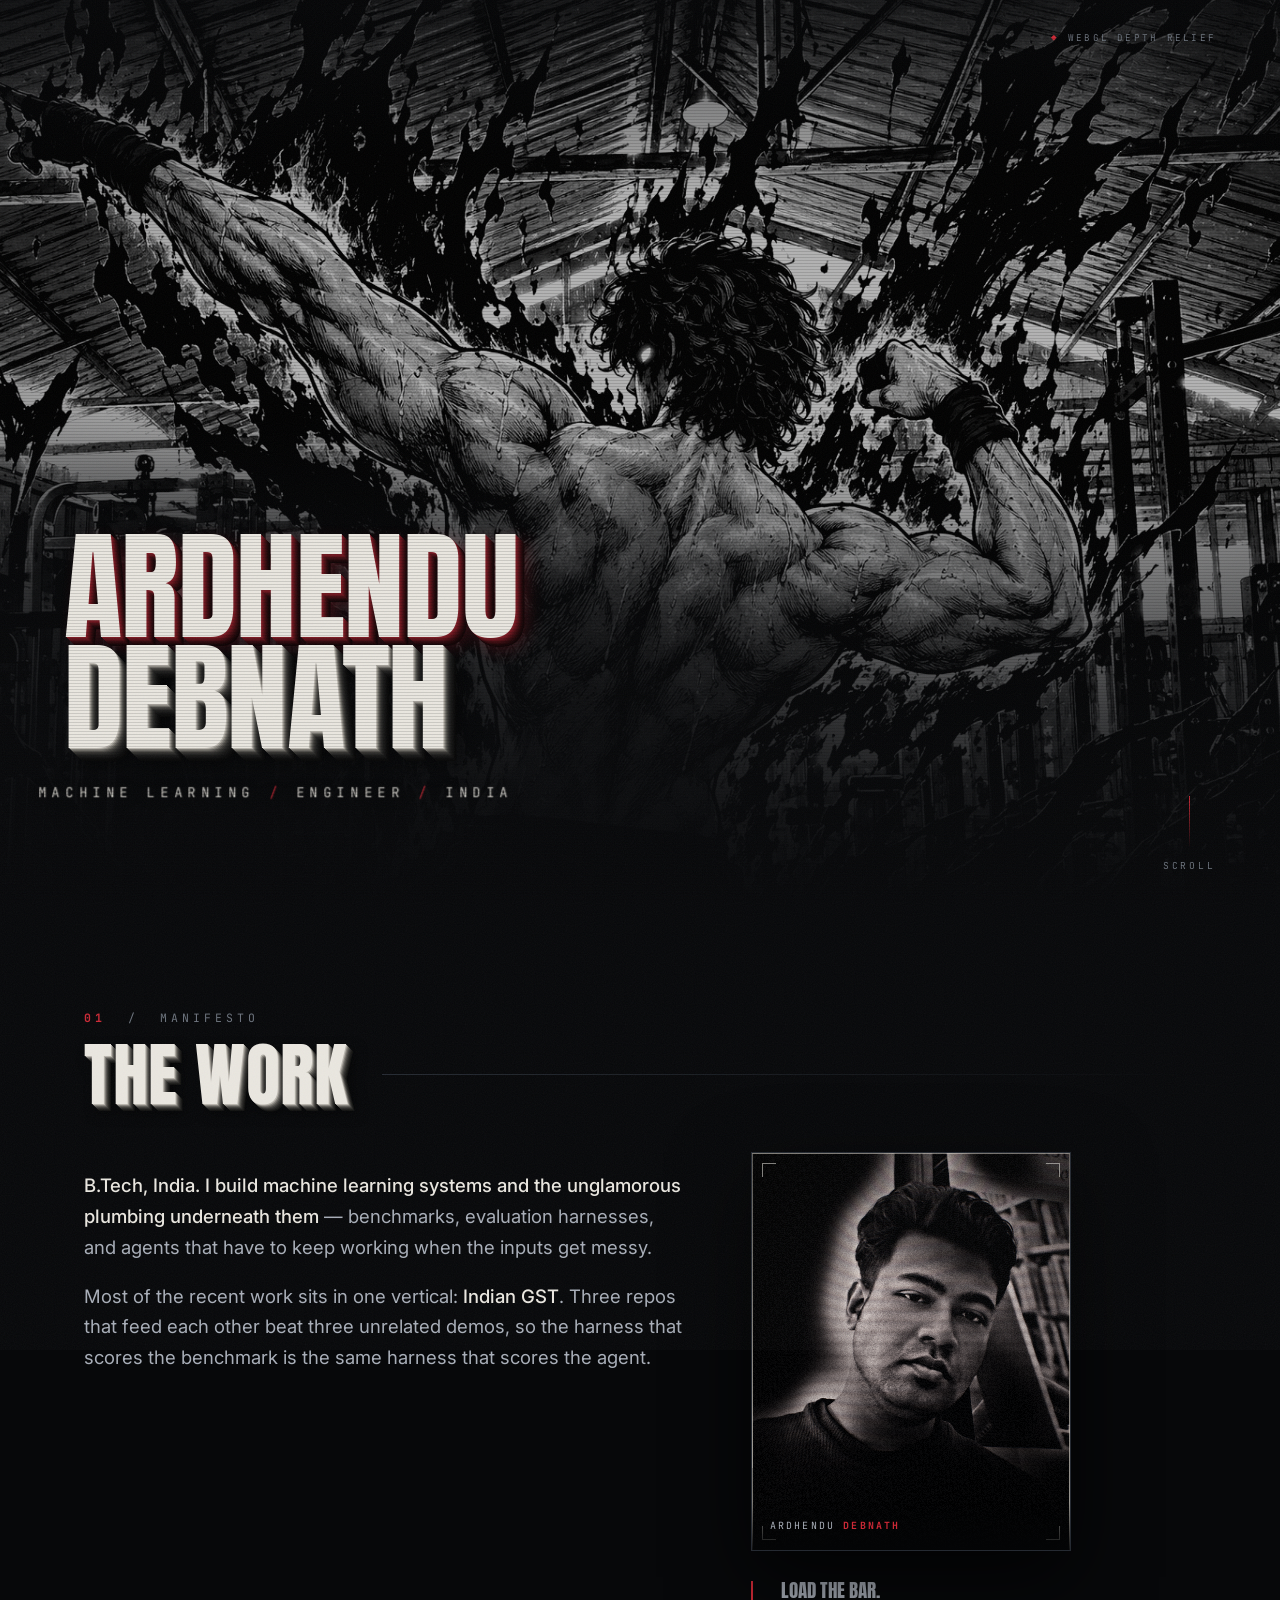
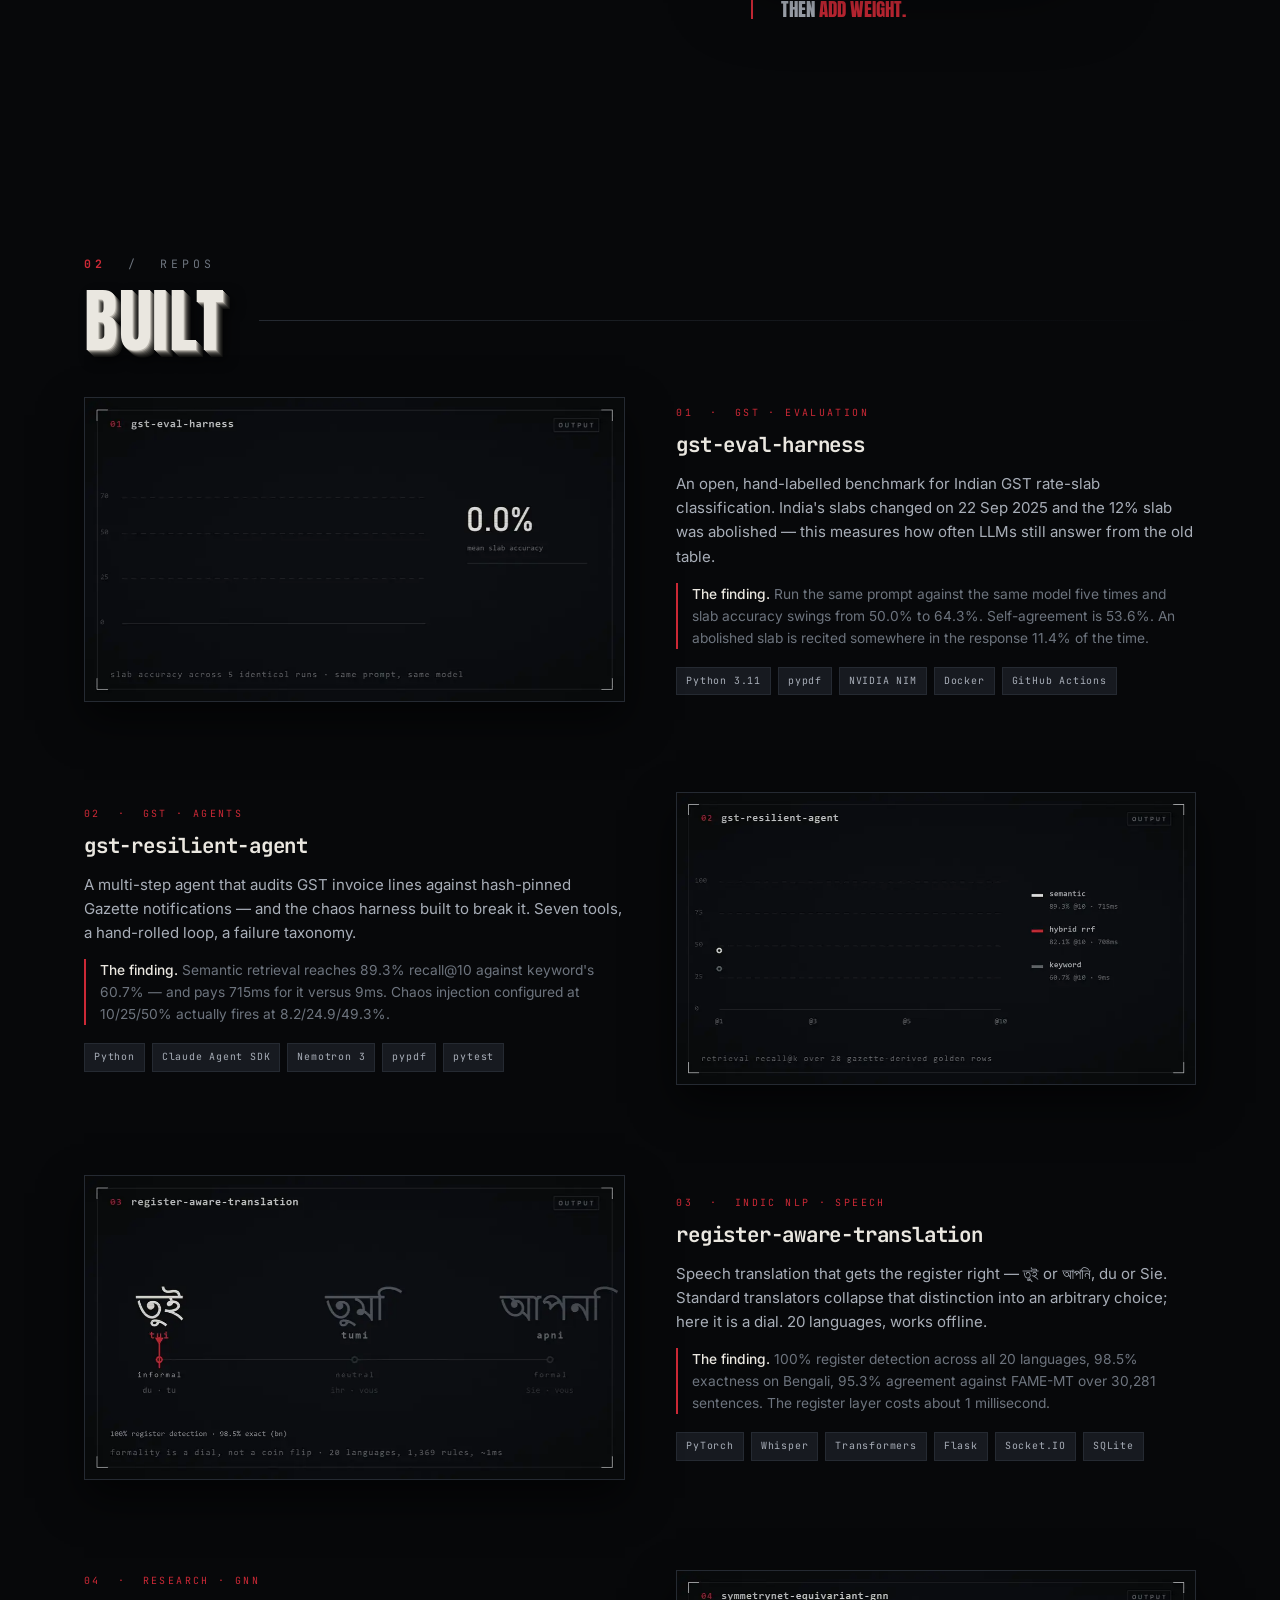
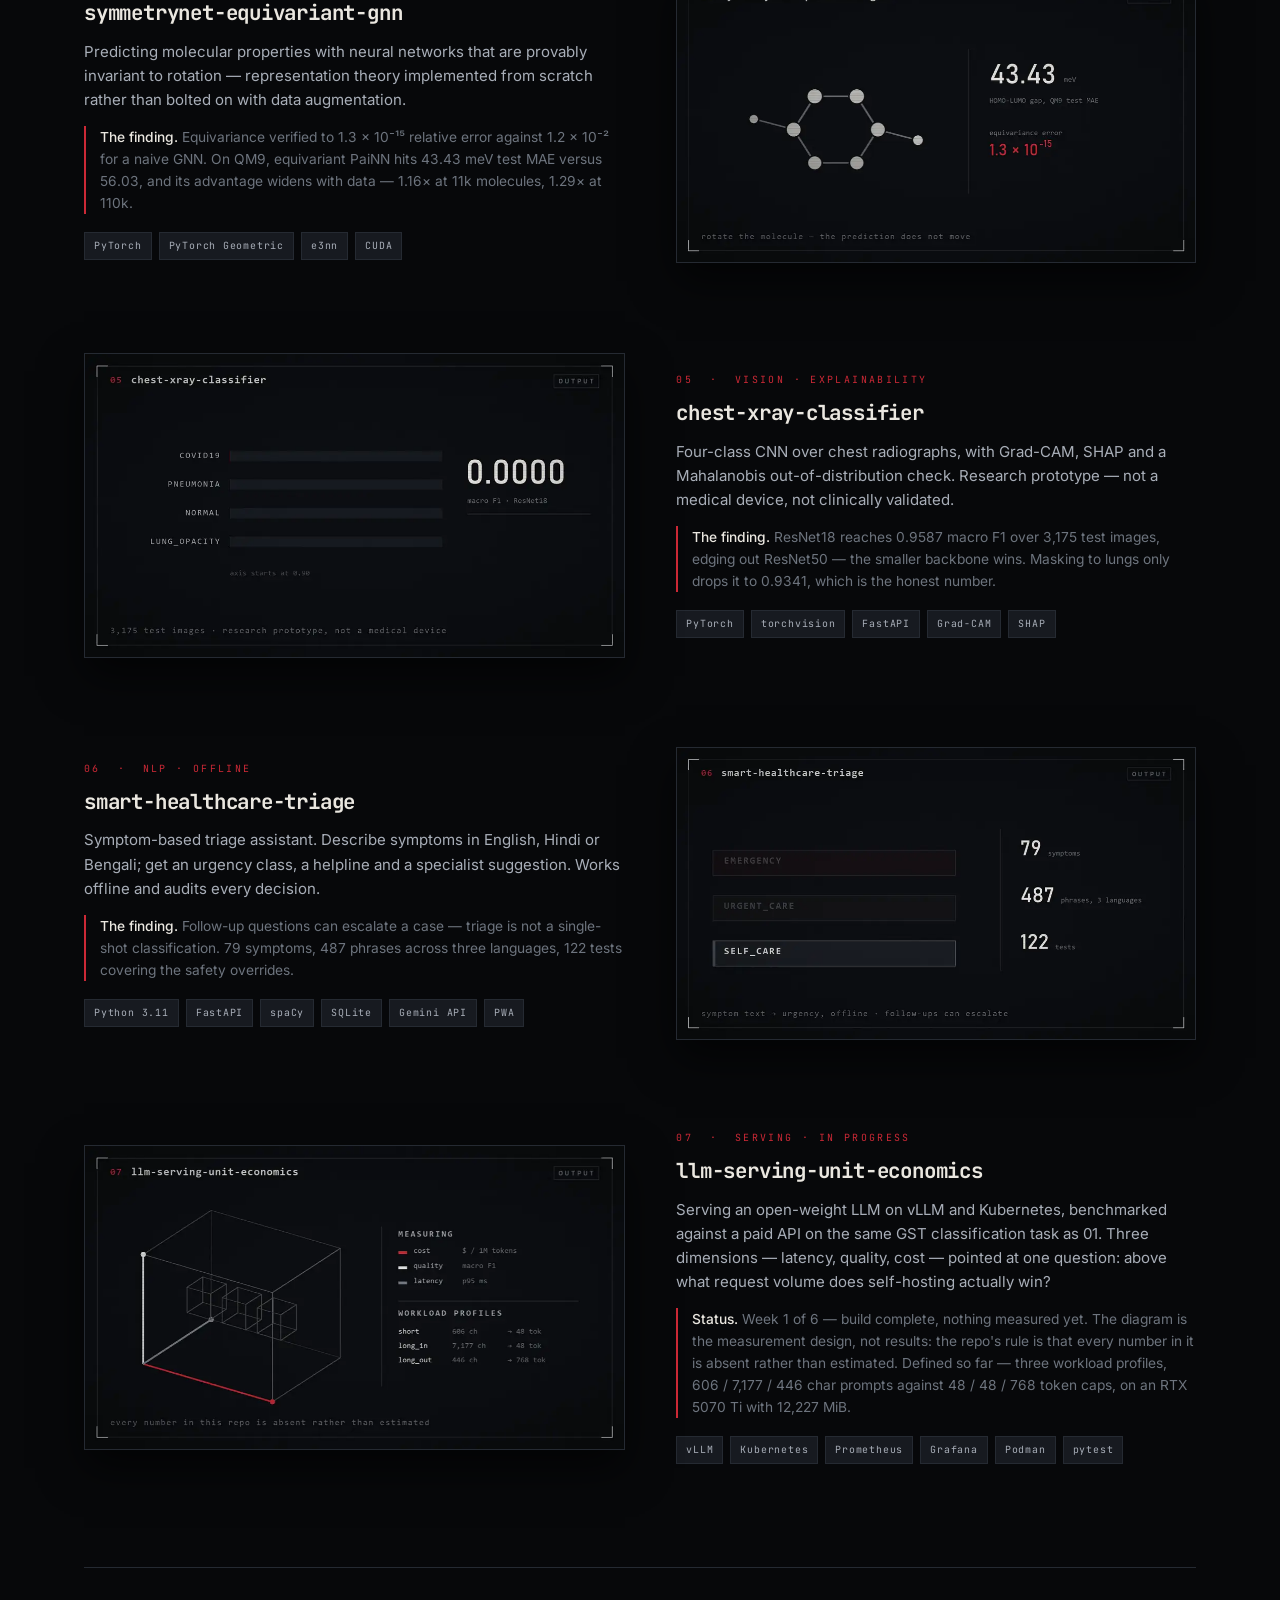
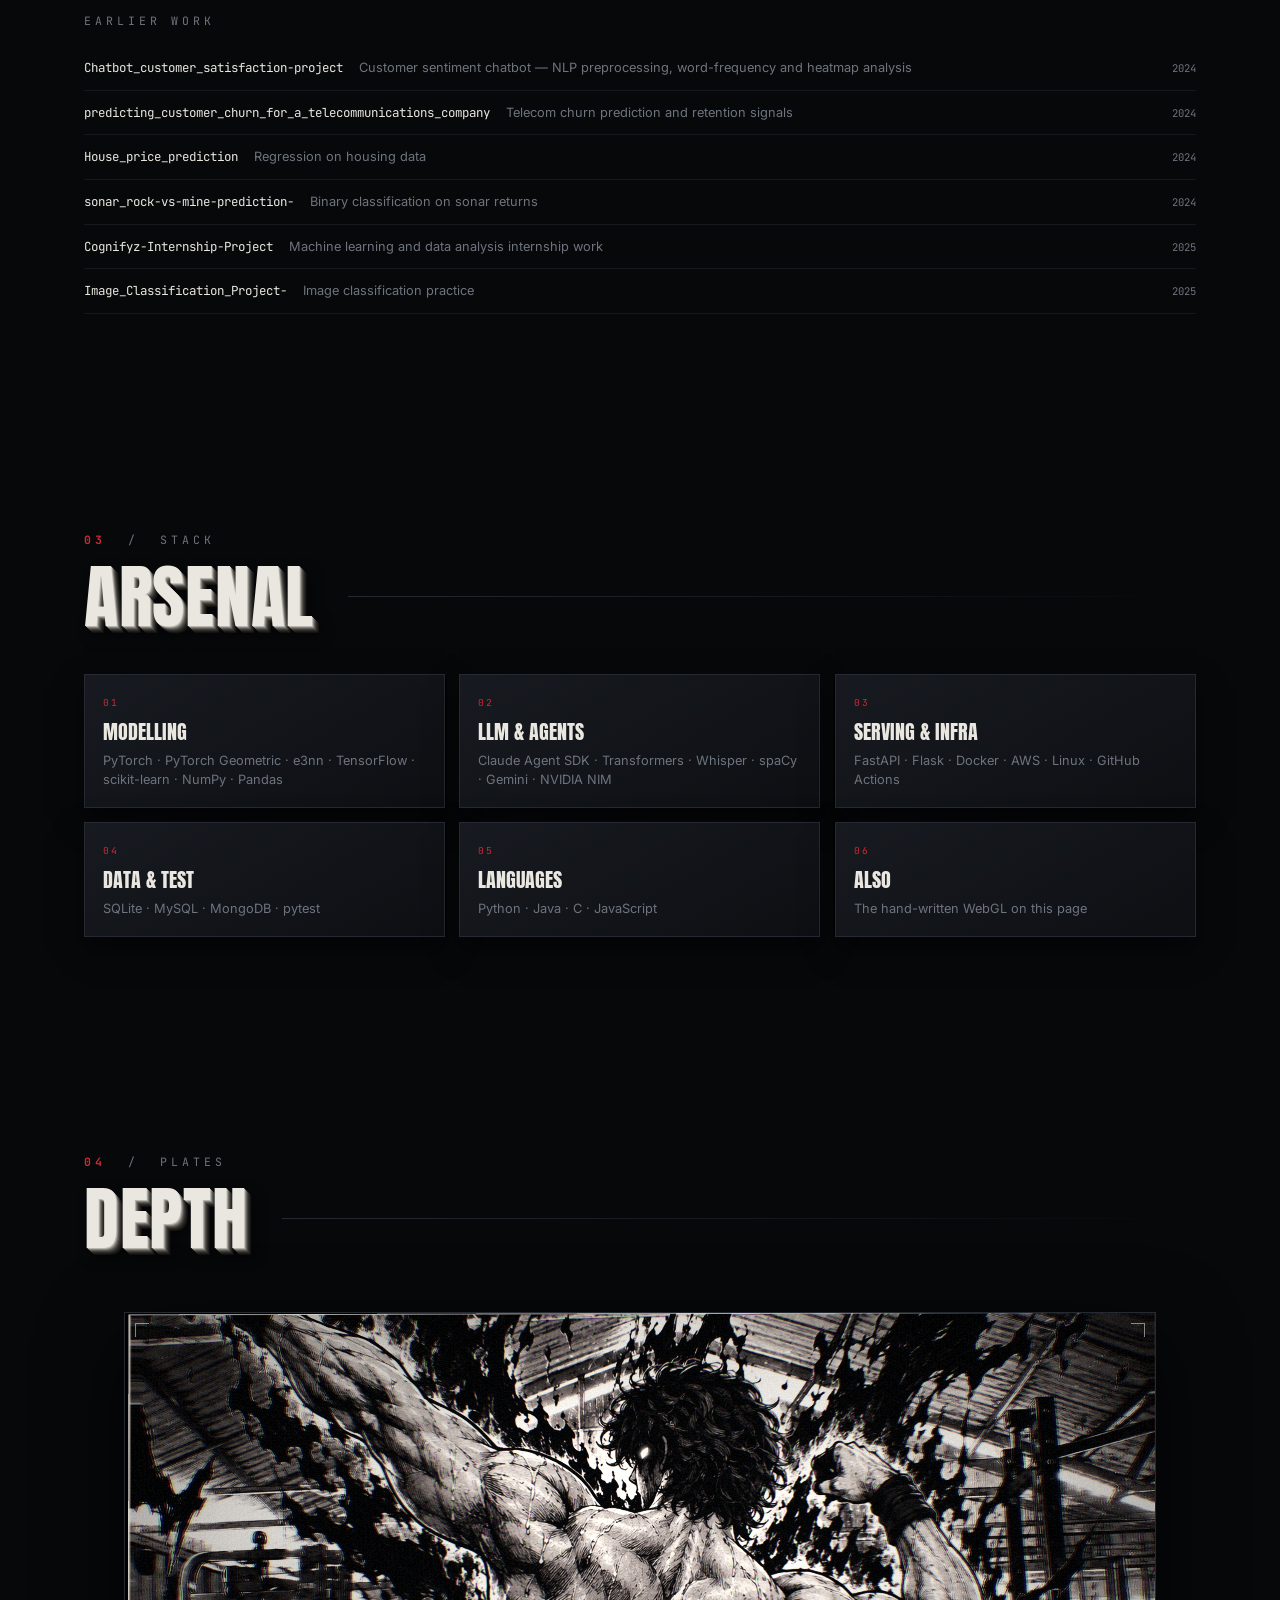
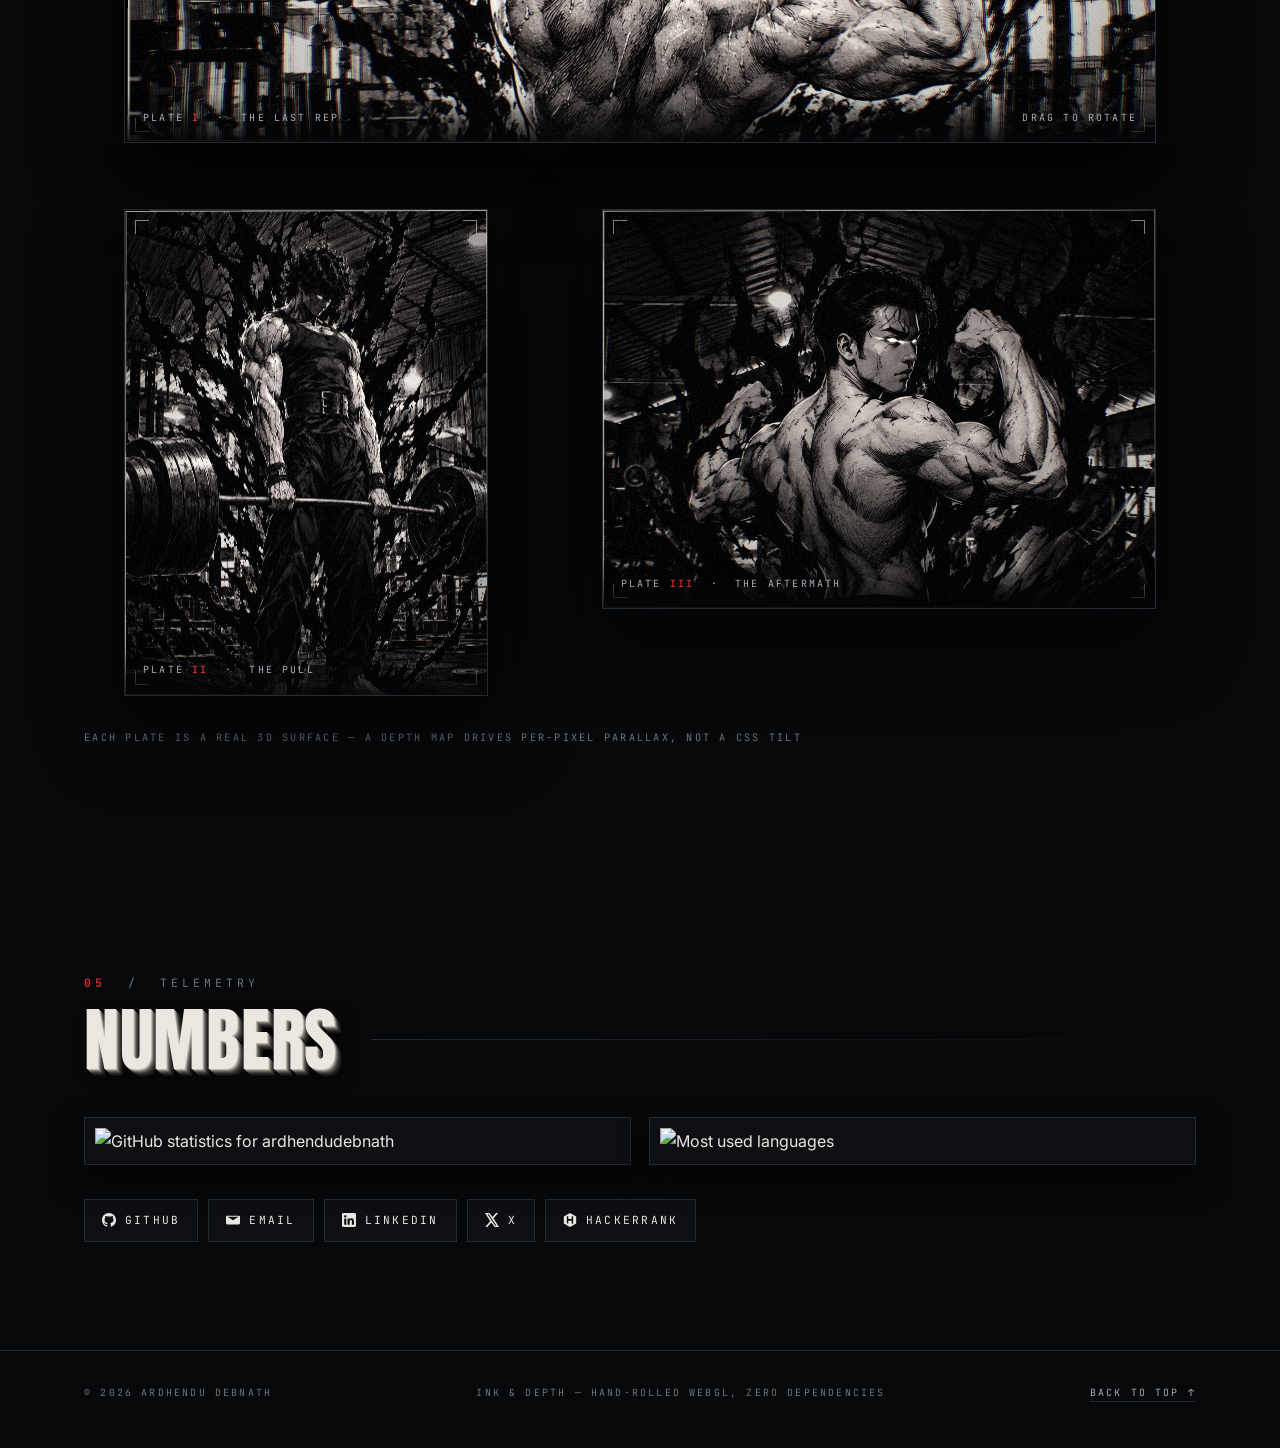
==== commit 27d43f94: "Add llm-serving-unit-economics with a 3D measurement-space diagram The repo has no results yet - "bu" ====
--- a/3d/index.html
+++ b/3d/index.html
@@ -1125,6 +1125,21 @@
            covering the safety overrides.`,
     tech: ['Python 3.11', 'FastAPI', 'spaCy', 'SQLite', 'Gemini API', 'PWA'],
   },
+  {
+    name: 'llm-serving-unit-economics', tag: 'Serving · in progress',
+    findLabel: 'Status.',
+    alt: 'A 3D measurement space — cost, quality and latency axes around three empty workload slots',
+    desc: `Serving an open-weight LLM on vLLM and Kubernetes, benchmarked against a paid
+           API on the same GST classification task as 01. Three dimensions — latency,
+           quality, cost — pointed at one question: above what request volume does
+           self-hosting actually win?`,
+    find: `Week 1 of 6 — build complete, nothing measured yet. The diagram is the
+           measurement design, not results: the repo's rule is that every number in it
+           is absent rather than estimated. Defined so far — three workload profiles,
+           606 / 7,177 / 446 char prompts against 48 / 48 / 768 token caps, on an
+           RTX 5070 Ti with 12,227 MiB.`,
+    tech: ['vLLM', 'Kubernetes', 'Prometheus', 'Grafana', 'Podman', 'pytest'],
+  },
 ];
 
 const EARLIER = [
@@ -1146,7 +1161,7 @@
         <p class="n">${String(i + 1).padStart(2, '0')} &nbsp;·&nbsp; ${p.tag}</p>
         <h3><a href="${REPO}${p.name}">${p.name}</a></h3>
         <p class="desc">${p.desc}</p>
-        <p class="find"><b>The finding.</b> ${p.find}</p>
+        <p class="find"><b>${p.findLabel || 'The finding.'}</b> ${p.find}</p>
         <ul class="chips">${p.tech.map((t) => `<li>${t}</li>`).join('')}</ul>
       </div>
     </article>`).join('');
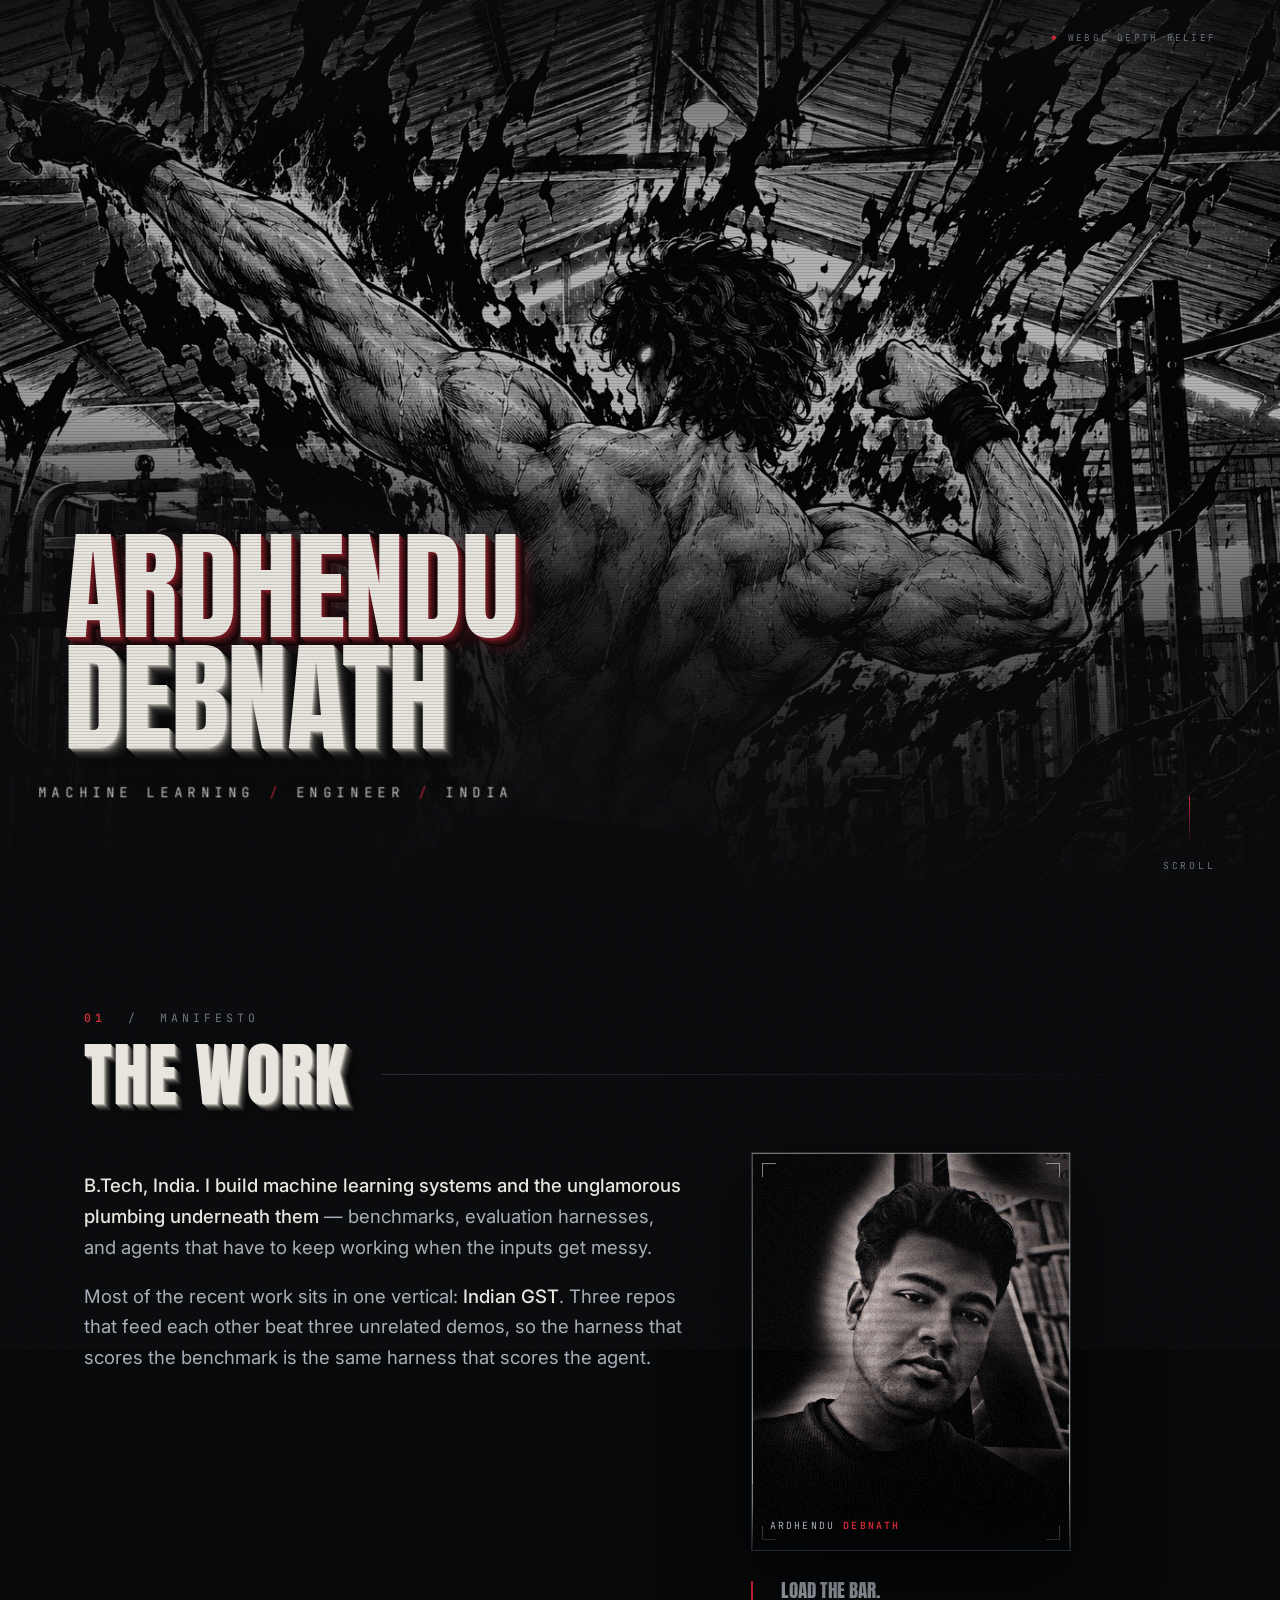
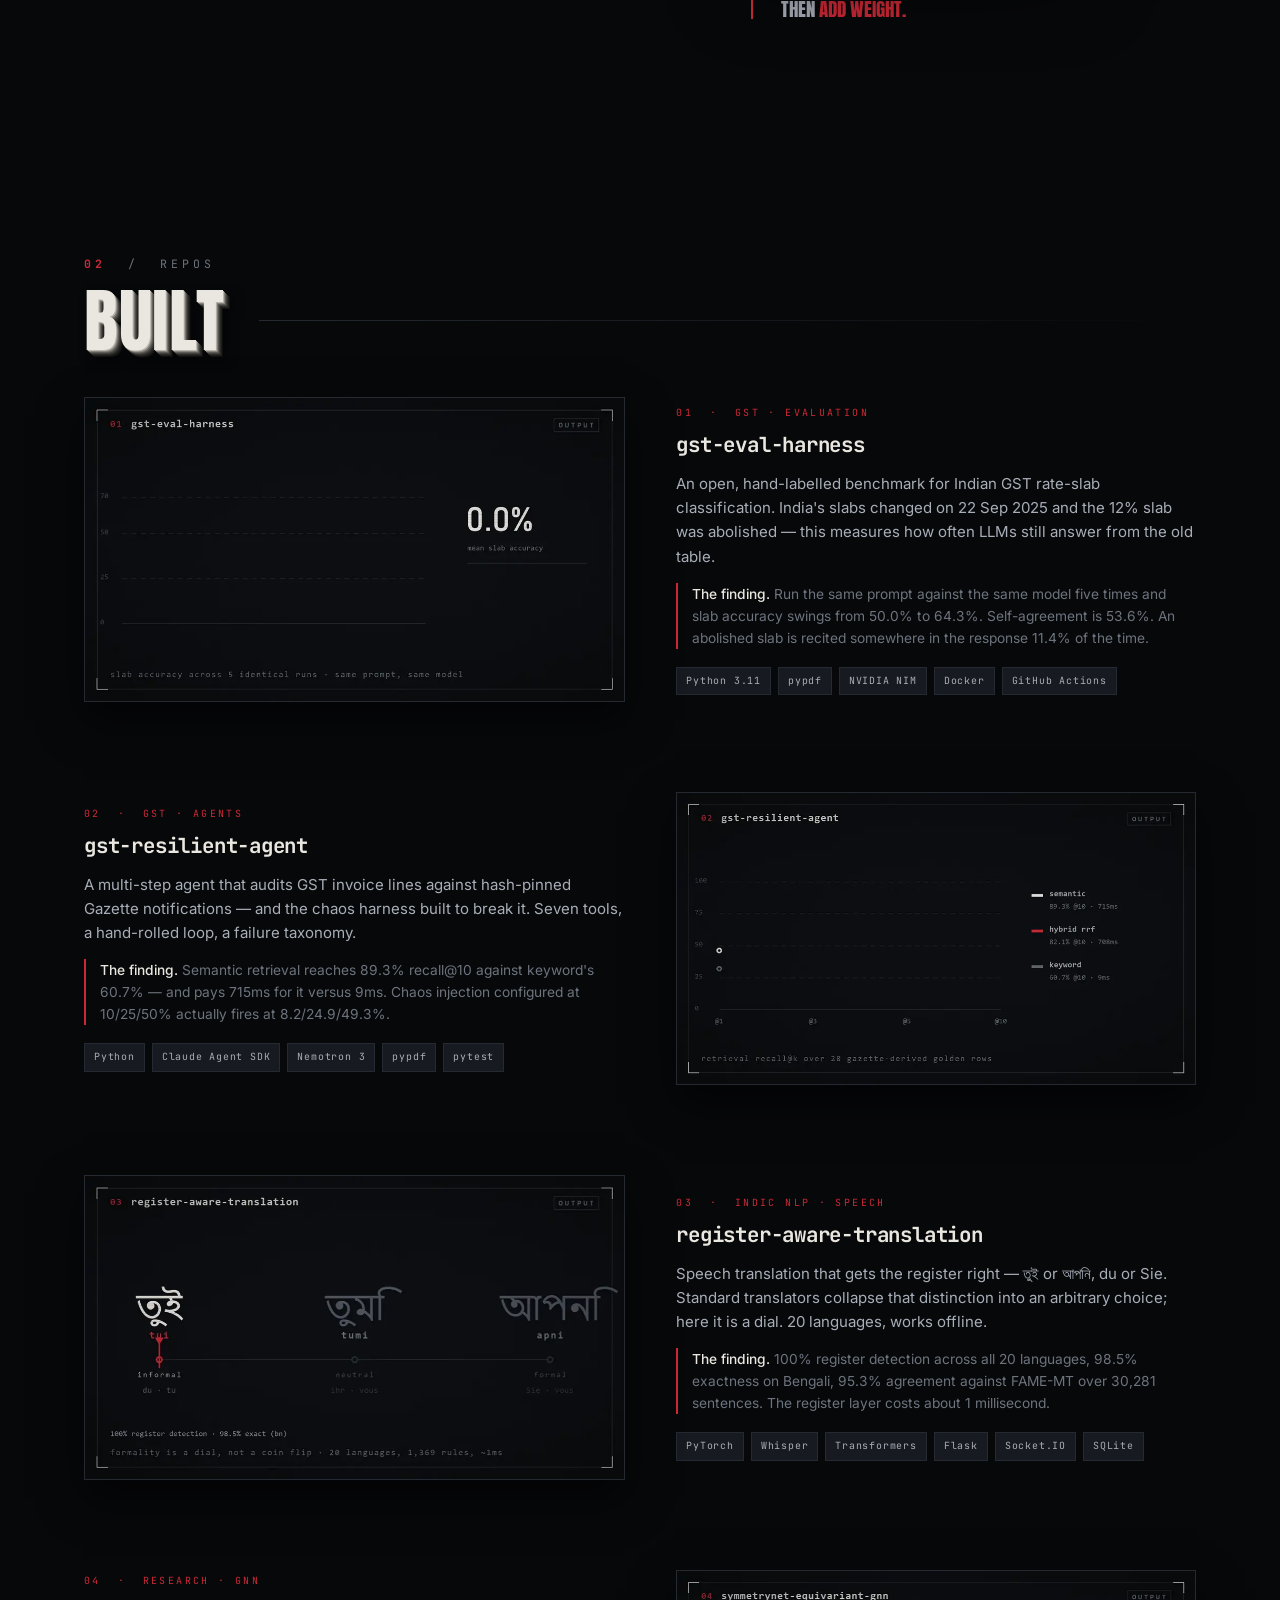
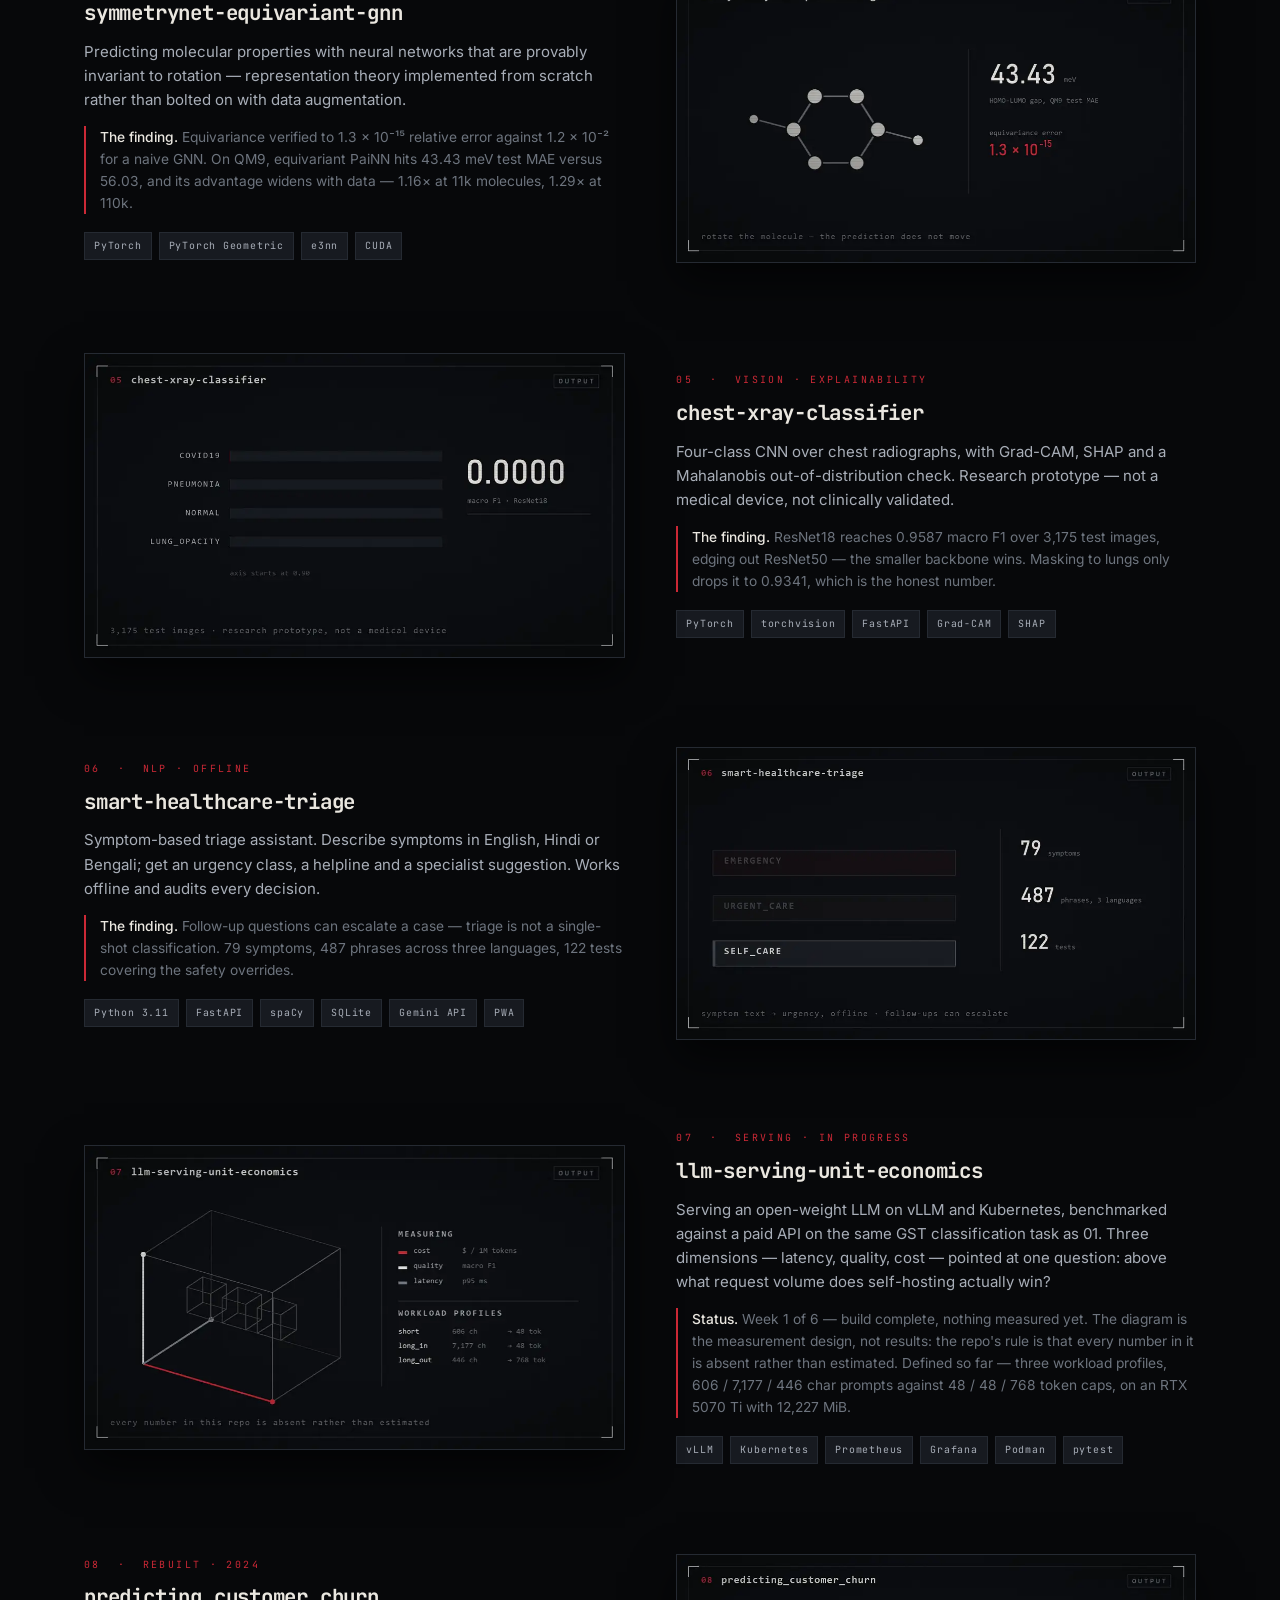
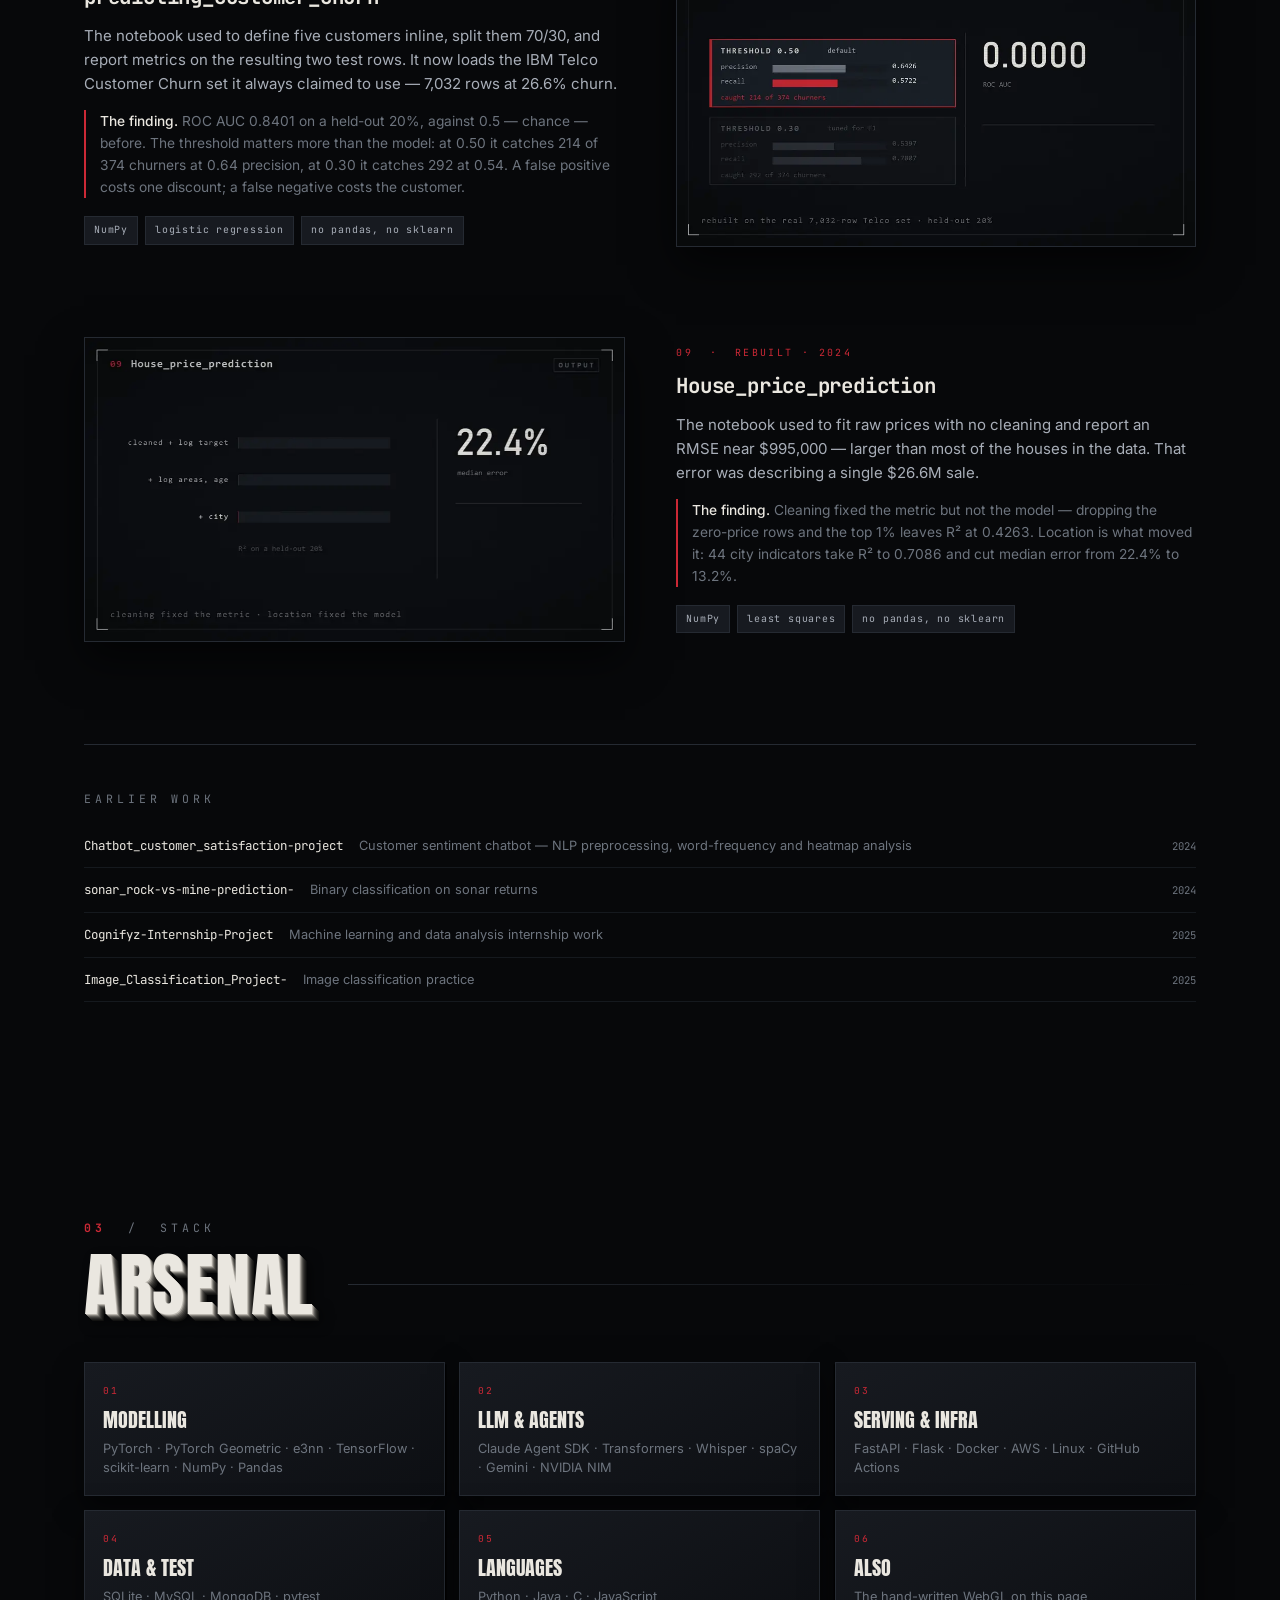
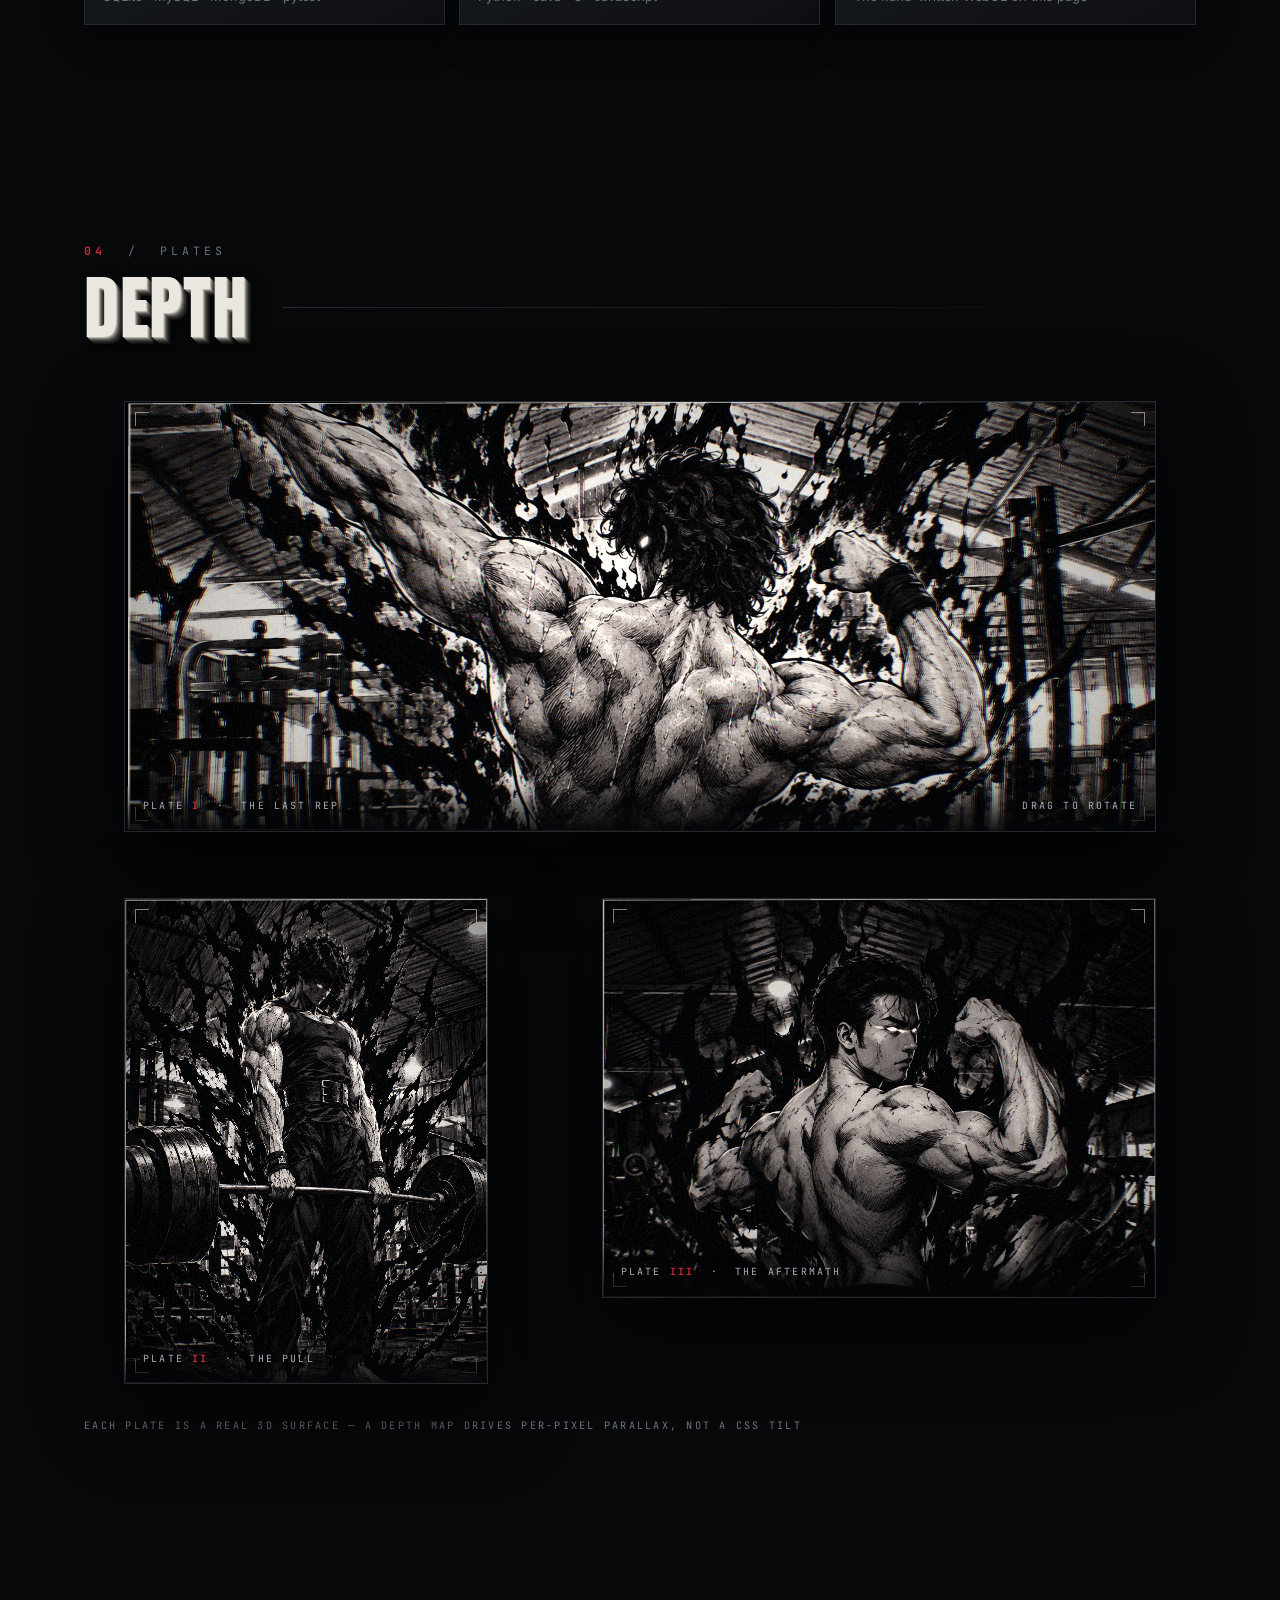
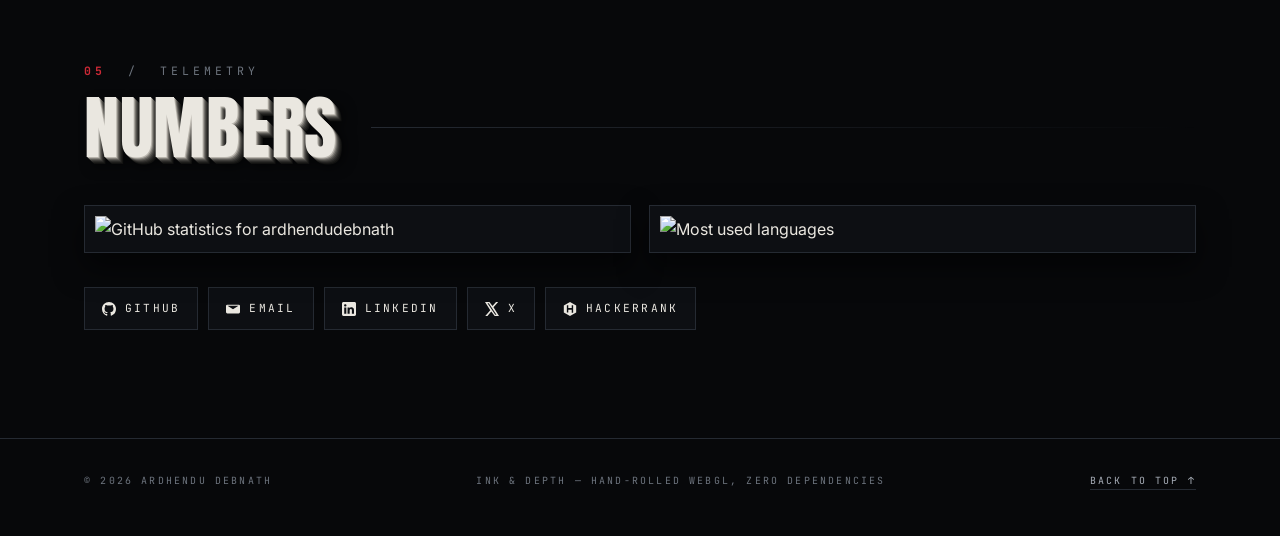
==== commit 740bc188: "Add cards 08 and 09 for the two rebuilt notebooks None of the six earlier repos reported any results" ====
--- a/3d/index.html
+++ b/3d/index.html
@@ -1140,31 +1140,60 @@
            RTX 5070 Ti with 12,227 MiB.`,
     tech: ['vLLM', 'Kubernetes', 'Prometheus', 'Grafana', 'Podman', 'pytest'],
   },
+  {
+    name: 'predicting_customer_churn', tag: 'Rebuilt · 2024',
+    repo: 'predicting_customer_churn_for_a_telecommunications_company',
+    card: 'predicting-customer-churn',
+    alt: 'Two measured operating points — threshold 0.50 catches 214 of 374 churners, 0.30 catches 292',
+    desc: `The notebook used to define five customers inline, split them 70/30, and
+           report metrics on the resulting two test rows. It now loads the IBM Telco
+           Customer Churn set it always claimed to use — 7,032 rows at 26.6% churn.`,
+    find: `ROC AUC 0.8401 on a held-out 20%, against 0.5 — chance — before. The
+           threshold matters more than the model: at 0.50 it catches 214 of 374
+           churners at 0.64 precision, at 0.30 it catches 292 at 0.54. A false
+           positive costs one discount; a false negative costs the customer.`,
+    tech: ['NumPy', 'logistic regression', 'no pandas, no sklearn'],
+  },
+  {
+    name: 'House_price_prediction', tag: 'Rebuilt · 2024',
+    card: 'house-price-prediction',
+    alt: 'R² across three measured variants — 0.4263, 0.5105, then 0.7086 once city is added',
+    desc: `The notebook used to fit raw prices with no cleaning and report an RMSE
+           near $995,000 — larger than most of the houses in the data. That error was
+           describing a single $26.6M sale.`,
+    find: `Cleaning fixed the metric but not the model — dropping the zero-price rows
+           and the top 1% leaves R² at 0.4263. Location is what moved it: 44 city
+           indicators take R² to 0.7086 and cut median error from 22.4% to 13.2%.`,
+    tech: ['NumPy', 'least squares', 'no pandas, no sklearn'],
+  },
 ];
 
 const EARLIER = [
   ['Chatbot_customer_satisfaction-project', 'Customer sentiment chatbot — NLP preprocessing, word-frequency and heatmap analysis', '2024'],
-  ['predicting_customer_churn_for_a_telecommunications_company', 'Telecom churn prediction and retention signals', '2024'],
-  ['House_price_prediction', 'Regression on housing data', '2024'],
   ['sonar_rock-vs-mine-prediction-', 'Binary classification on sonar returns', '2024'],
   ['Cognifyz-Internship-Project', 'Machine learning and data analysis internship work', '2025'],
   ['Image_Classification_Project-', 'Image classification practice', '2025'],
 ];
 
 function initBuilt() {
-  document.getElementById('projects').innerHTML = PROJECTS.map((p, i) => `
+  document.getElementById('projects').innerHTML = PROJECTS.map((p, i) => {
+    // Card filenames and repo names diverge for the rebuilt projects.
+    const href = REPO + (p.repo || p.name);
+    const card = p.card || p.name;
+    return `
     <article class="proj rise">
-      <a class="proj-art" href="${REPO}${p.name}" aria-label="${p.name} on GitHub">
-        <img src="assets/cards/${p.name}.webp" alt="${p.alt}" loading="lazy" decoding="async">
+      <a class="proj-art" href="${href}" aria-label="${p.name} on GitHub">
+        <img src="assets/cards/${card}.webp" alt="${p.alt}" loading="lazy" decoding="async">
       </a>
       <div class="proj-body">
         <p class="n">${String(i + 1).padStart(2, '0')} &nbsp;·&nbsp; ${p.tag}</p>
-        <h3><a href="${REPO}${p.name}">${p.name}</a></h3>
+        <h3><a href="${href}">${p.name}</a></h3>
         <p class="desc">${p.desc}</p>
         <p class="find"><b>${p.findLabel || 'The finding.'}</b> ${p.find}</p>
         <ul class="chips">${p.tech.map((t) => `<li>${t}</li>`).join('')}</ul>
       </div>
-    </article>`).join('');
+    </article>`;
+  }).join('');
 
   document.getElementById('earlier-list').innerHTML = EARLIER.map(([n, d, y]) => `
     <li>
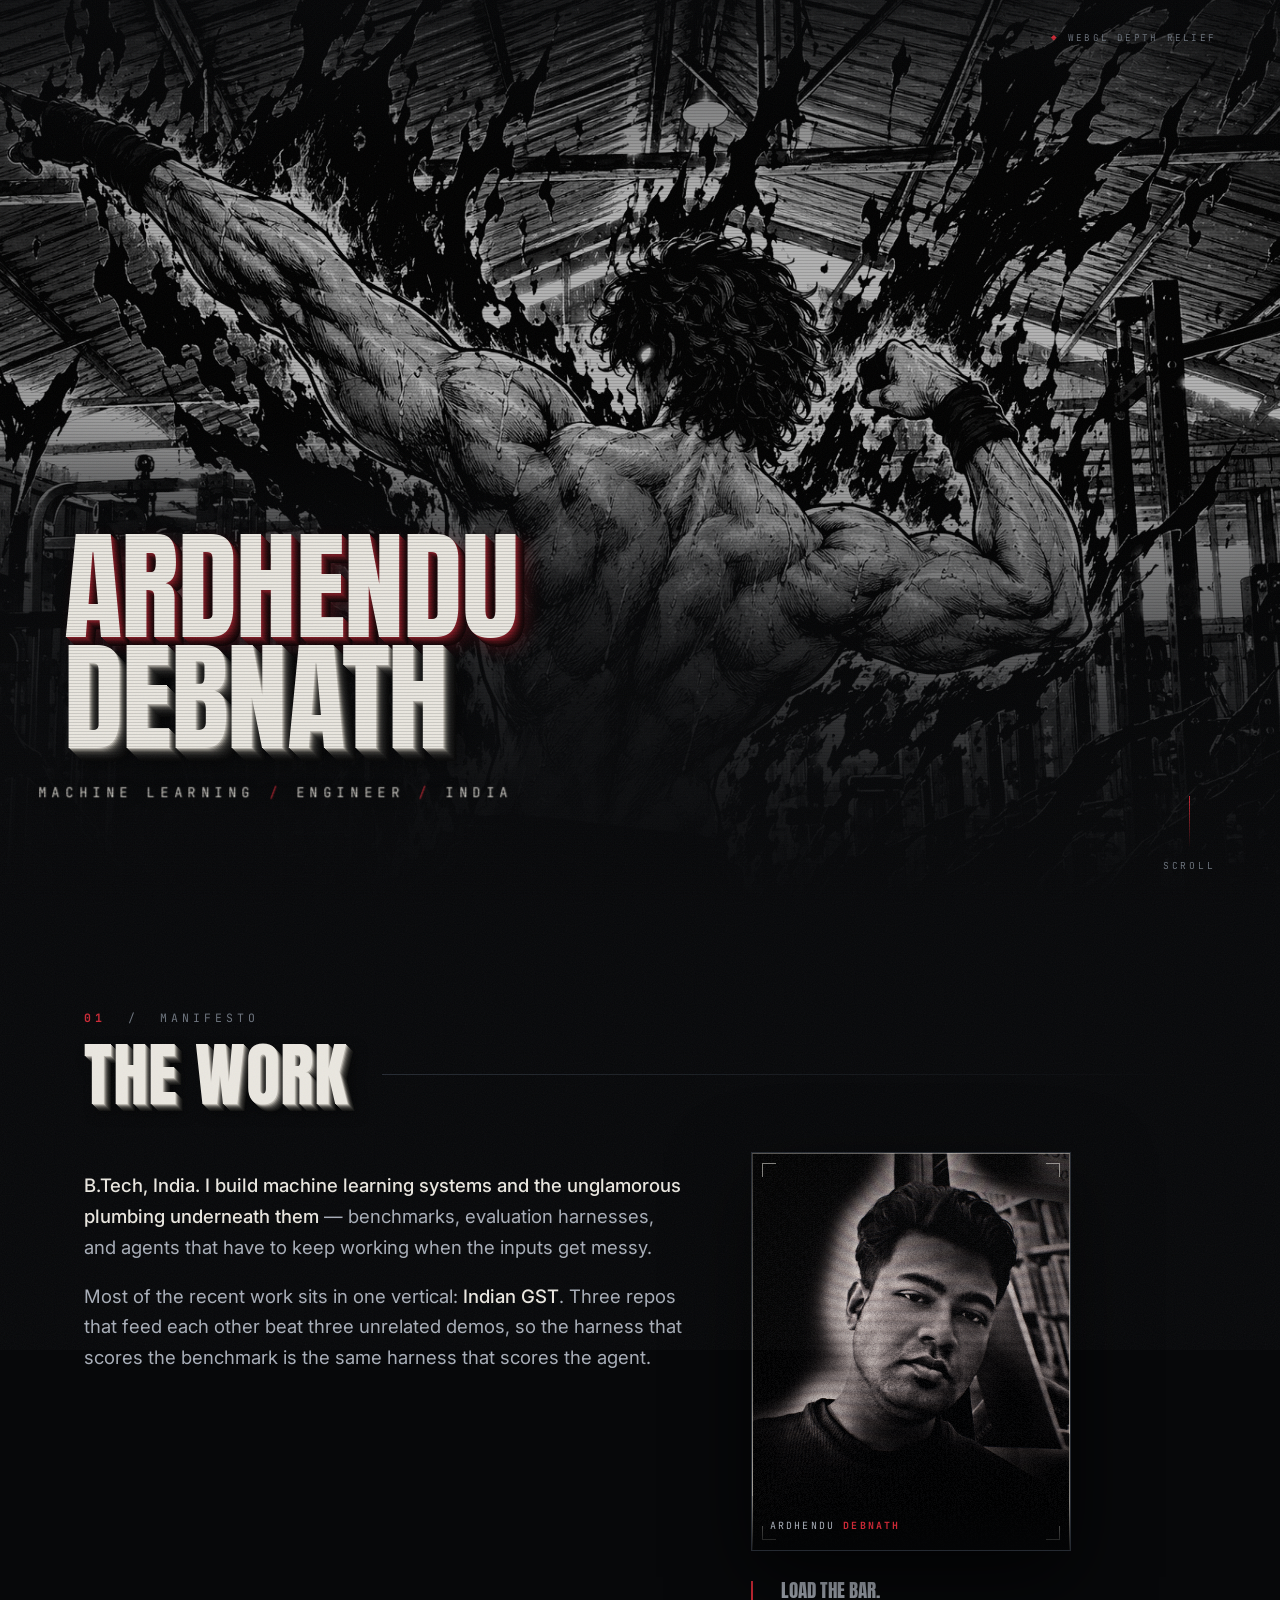
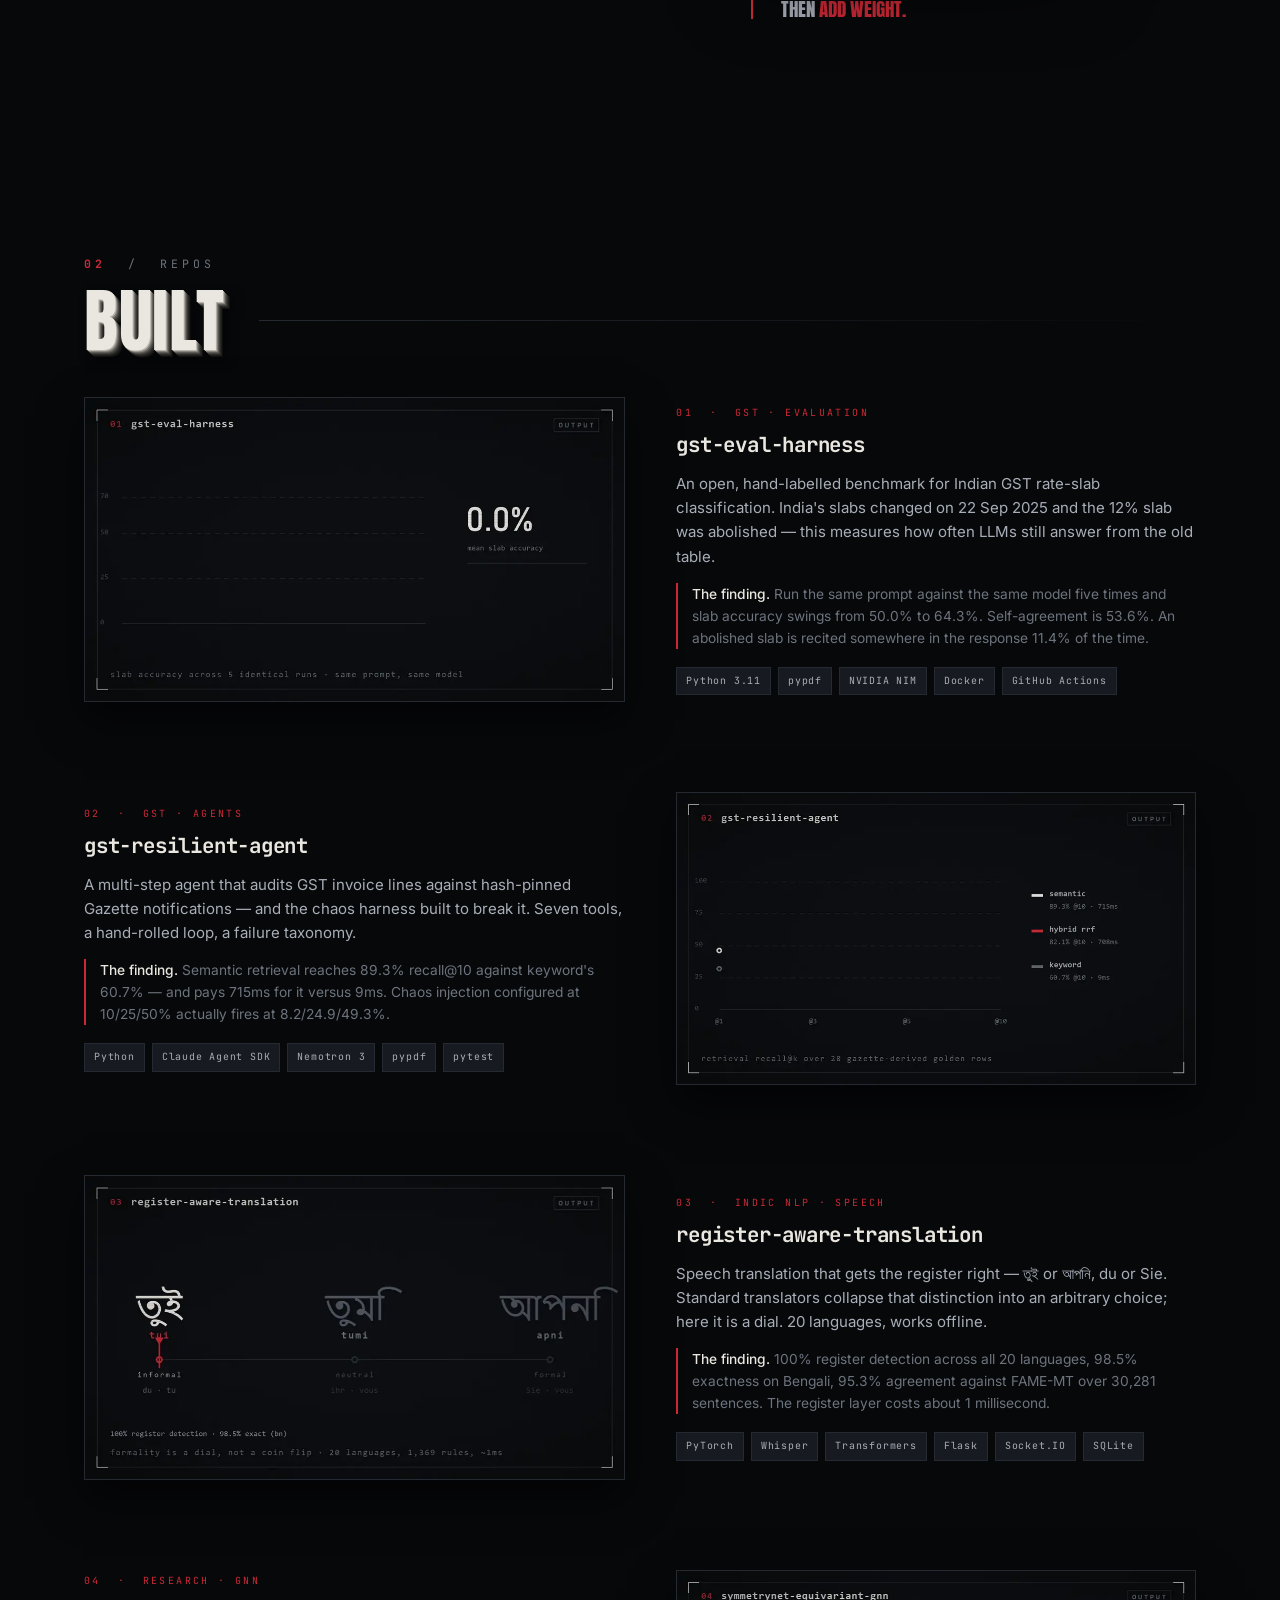
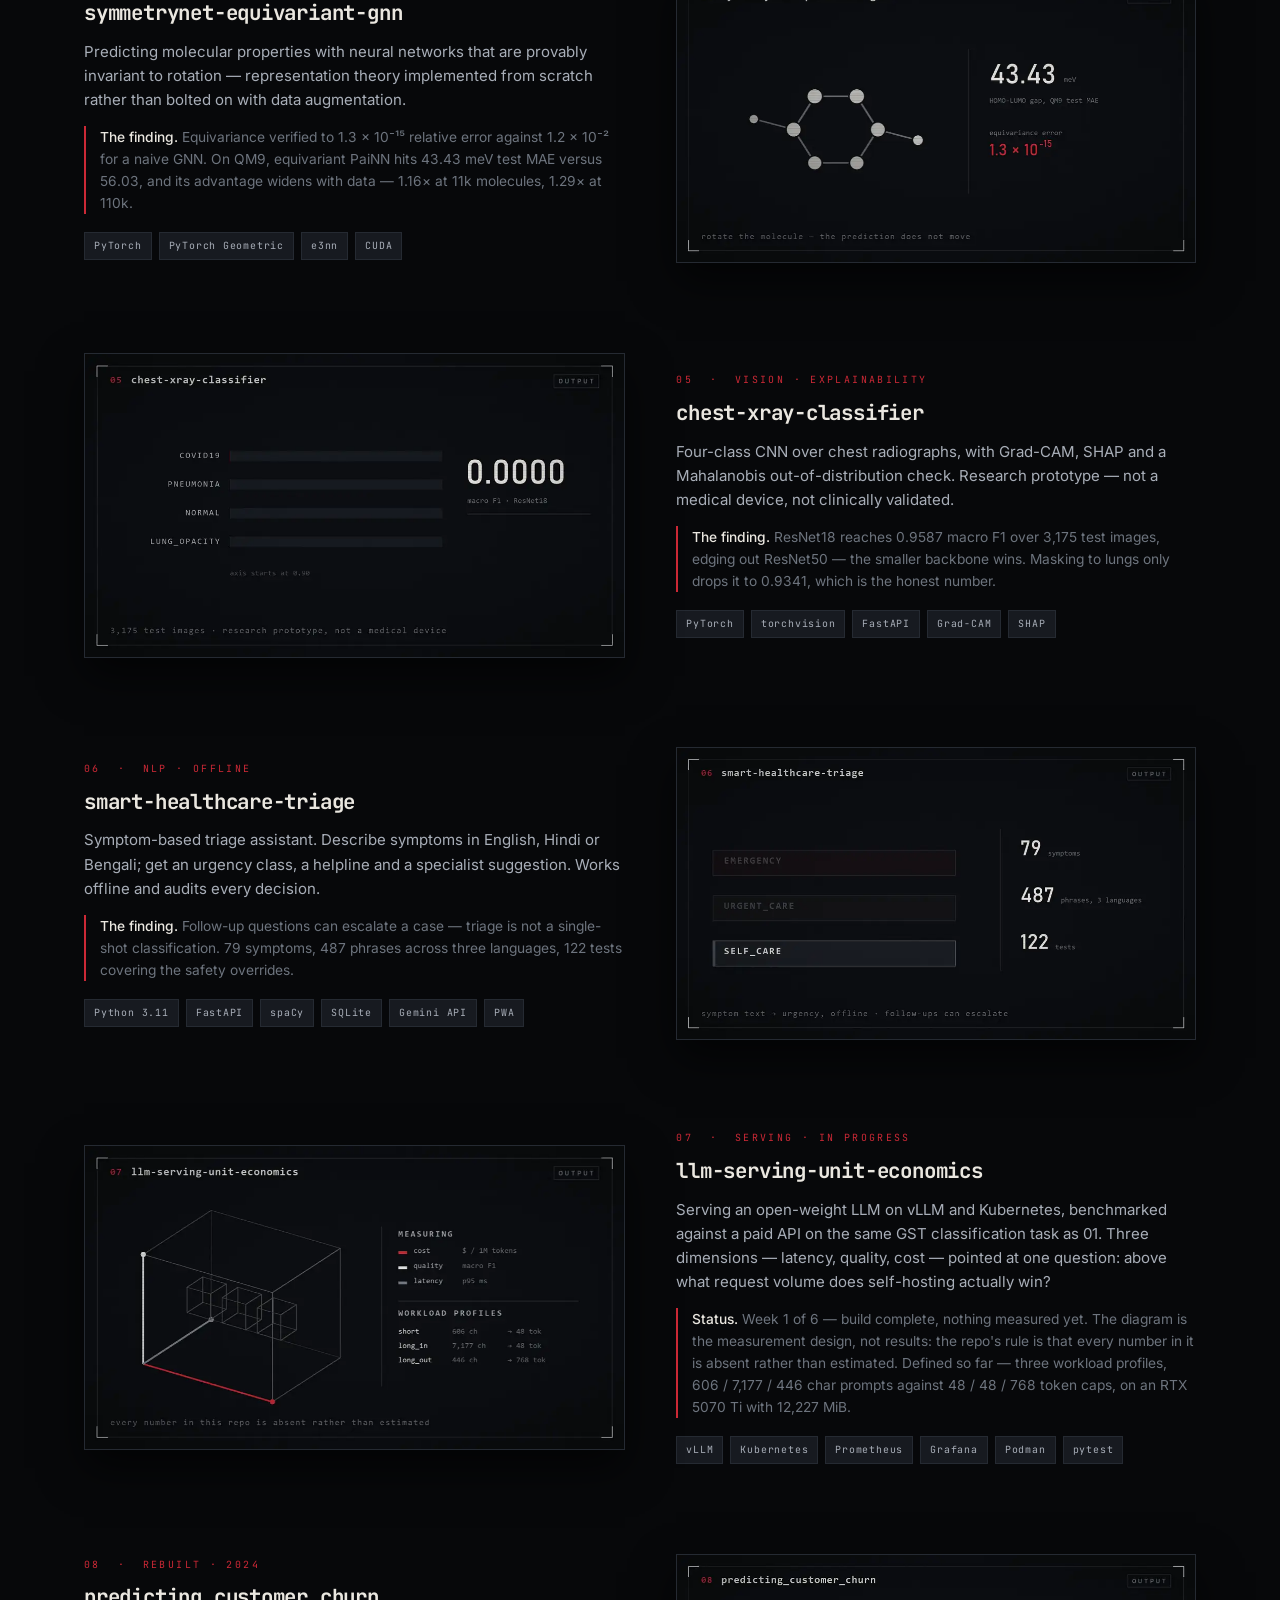
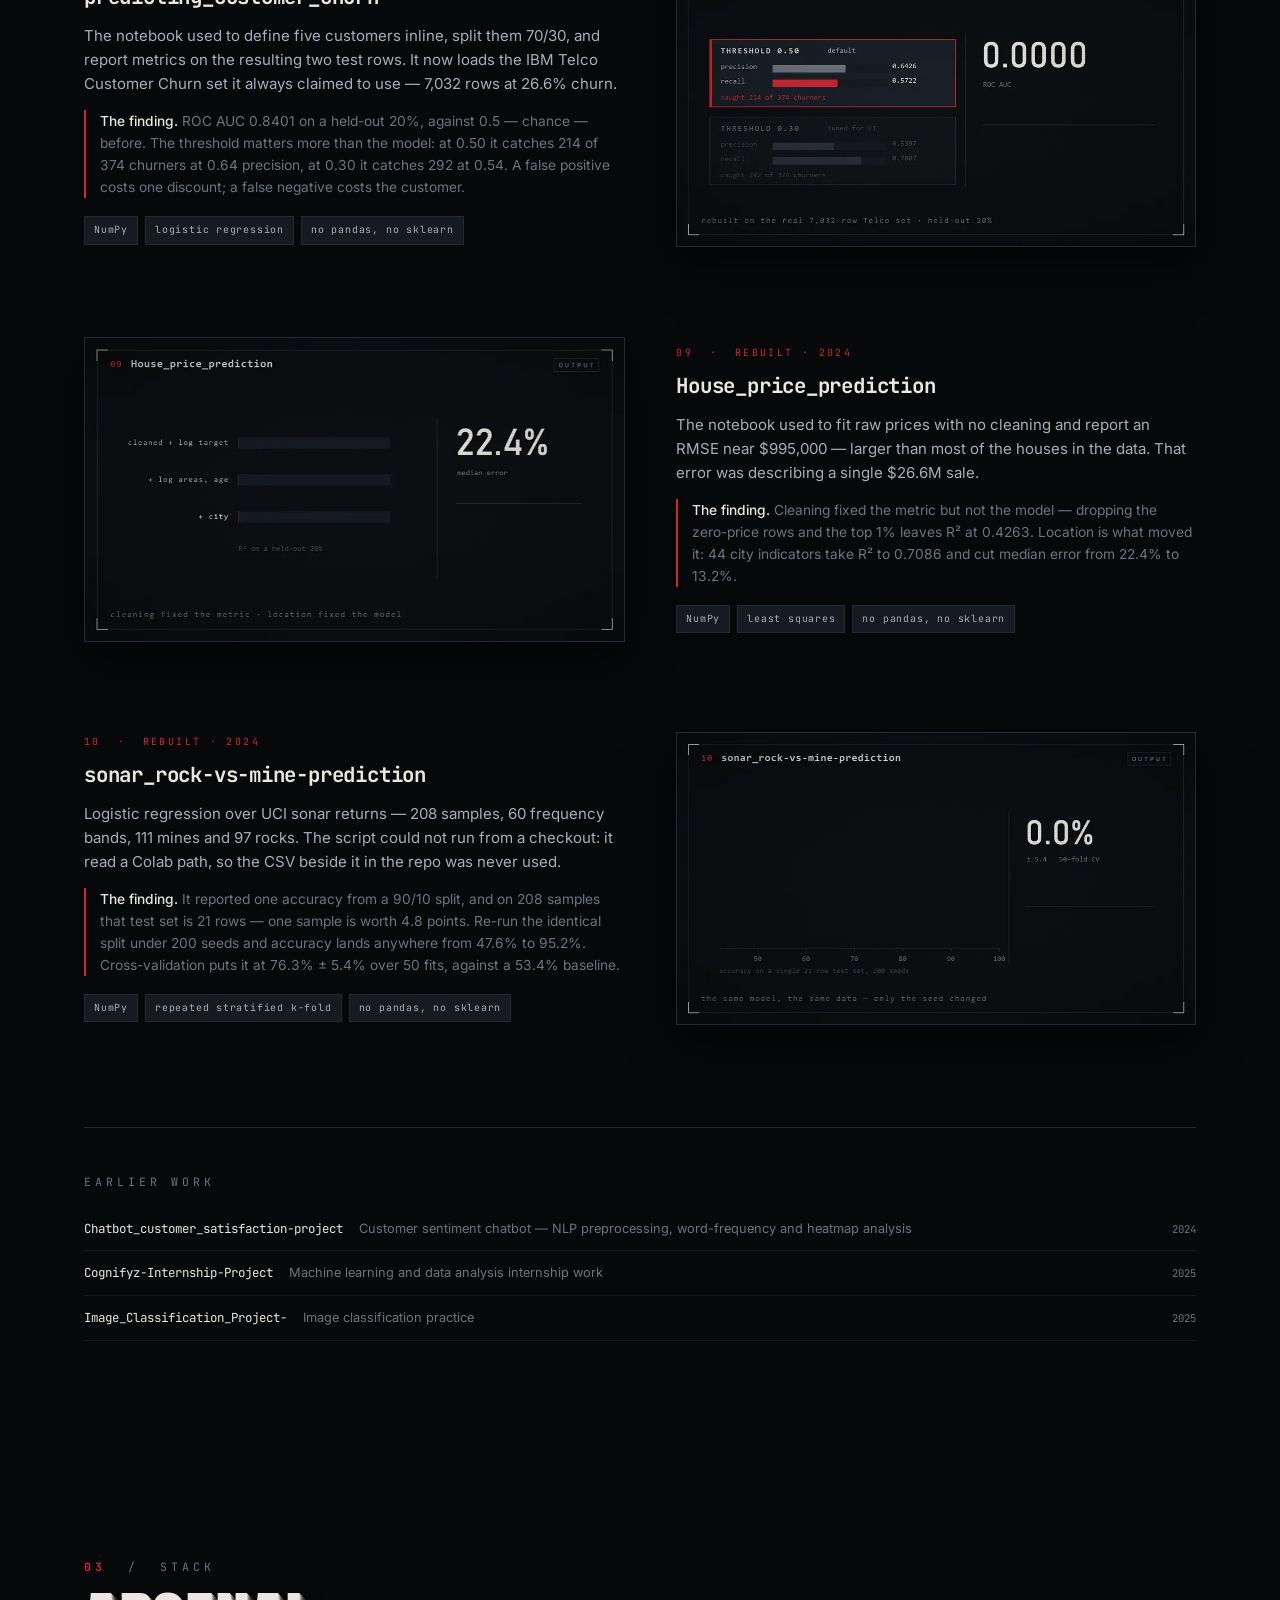
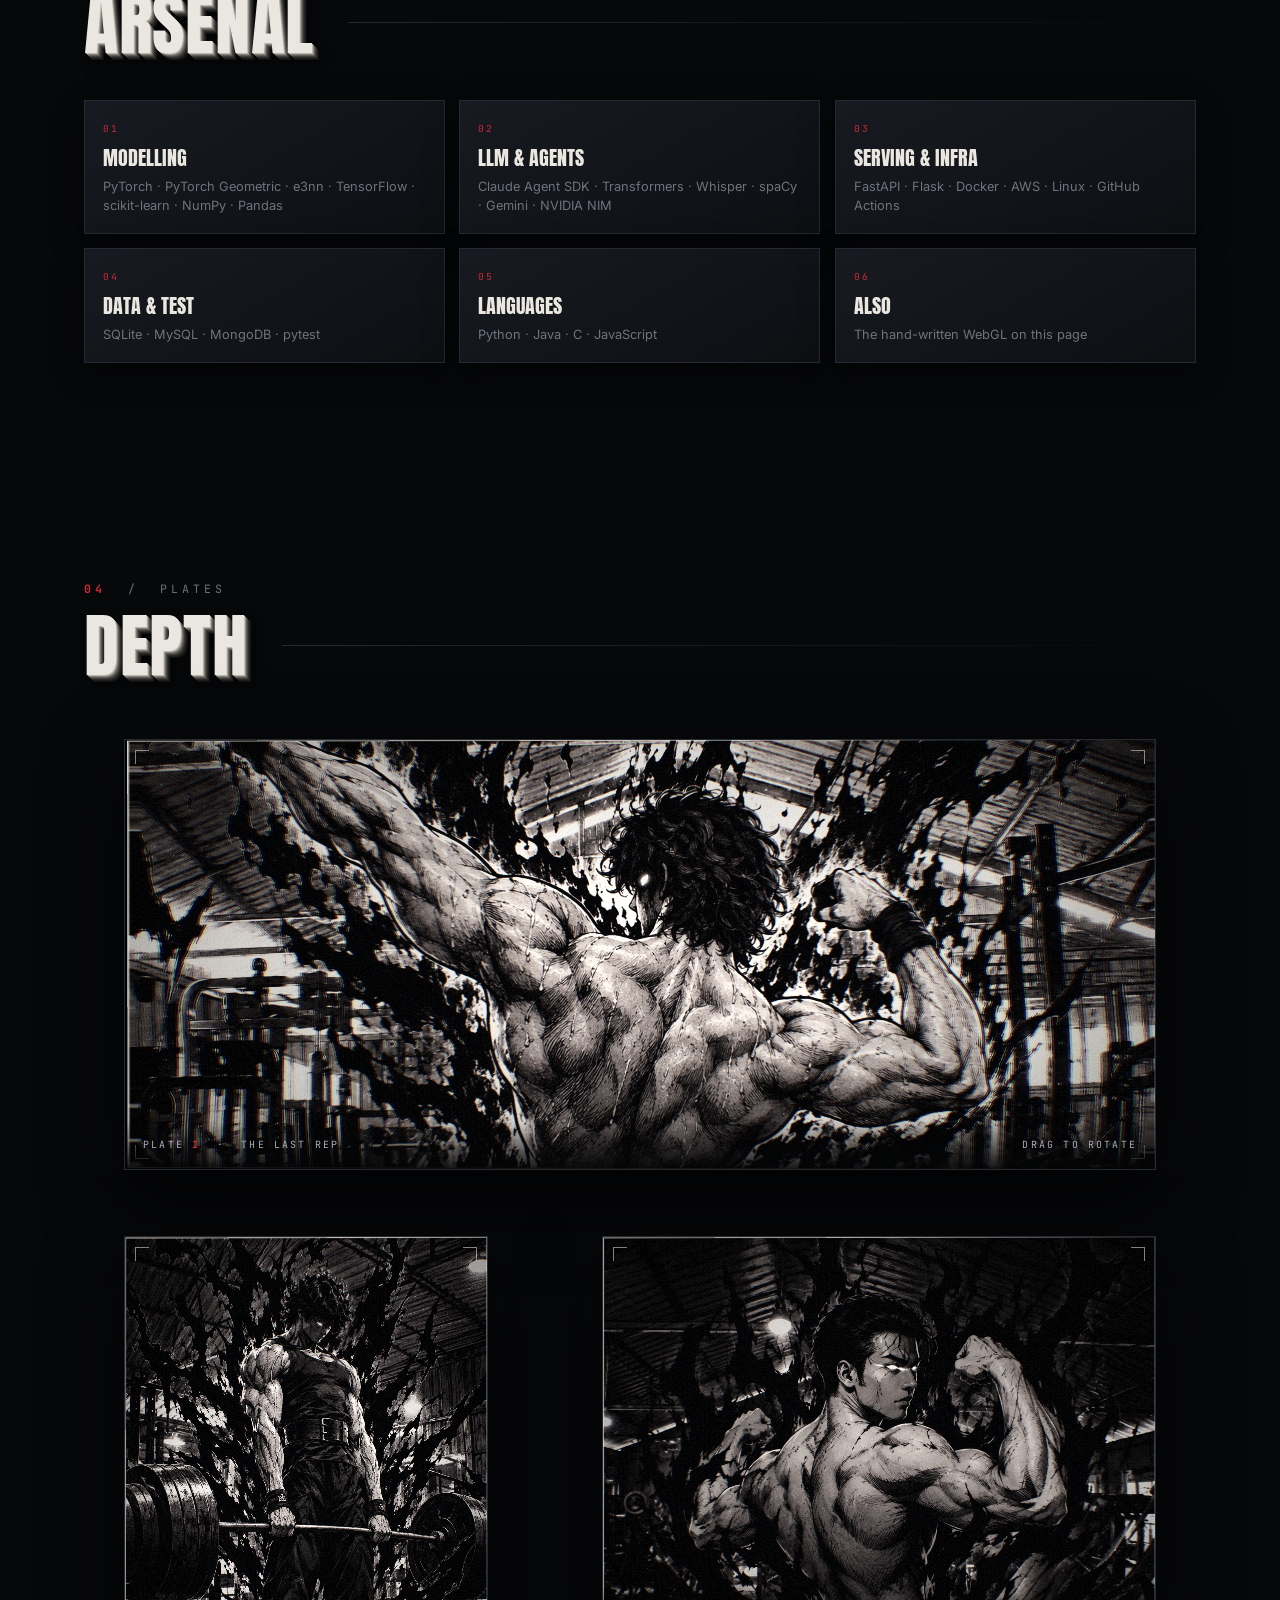
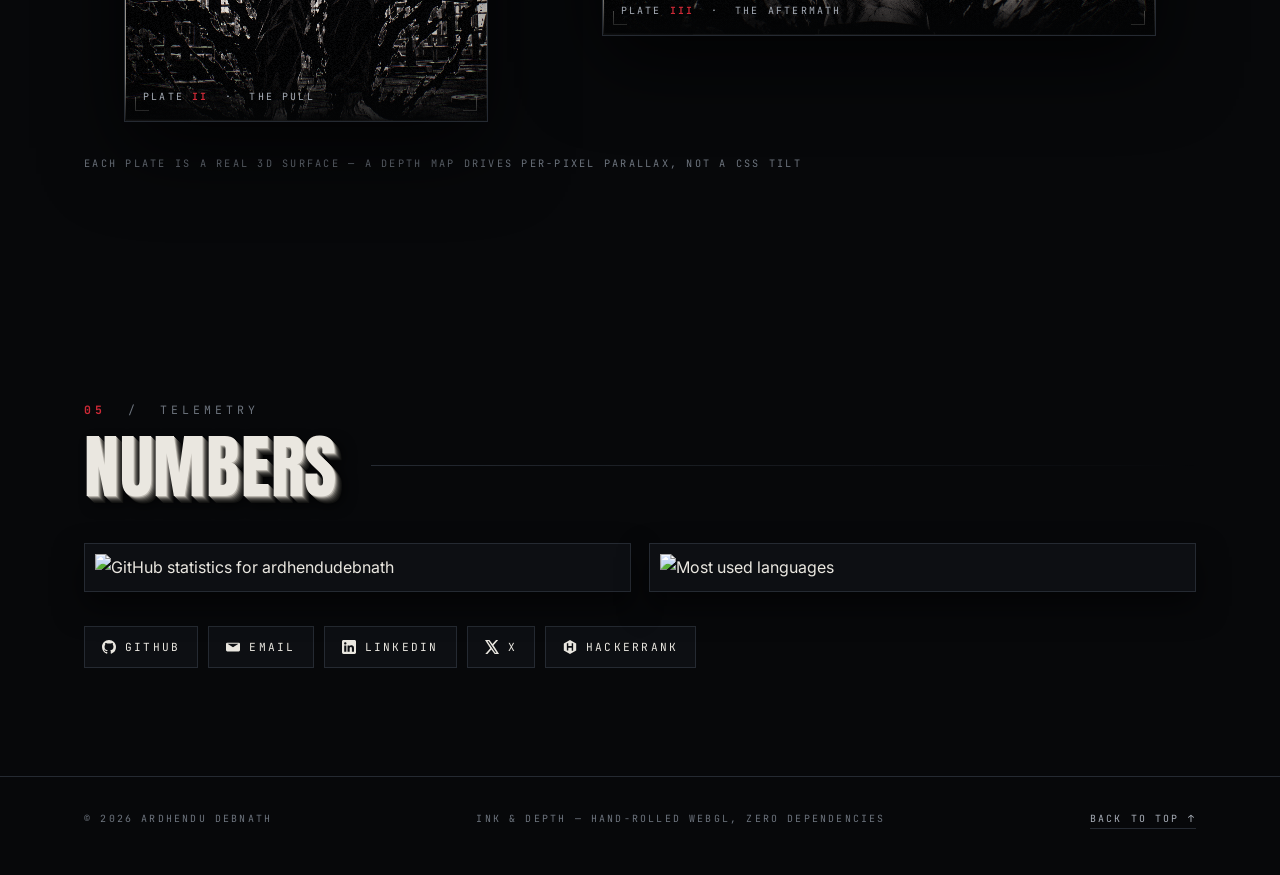
==== commit 995a3a69: "Add card 10 for the rebuilt sonar classifier The script could not run from a checkout - it read a Co" ====
--- a/3d/index.html
+++ b/3d/index.html
@@ -1166,11 +1166,25 @@
            indicators take R² to 0.7086 and cut median error from 22.4% to 13.2%.`,
     tech: ['NumPy', 'least squares', 'no pandas, no sklearn'],
   },
+  {
+    name: 'sonar_rock-vs-mine-prediction', tag: 'Rebuilt · 2024',
+    repo: 'sonar_rock-vs-mine-prediction-',
+    card: 'sonar-rock-vs-mine',
+    alt: '200 single-split accuracies spread from 48% to 95%, with the cross-validated interval a narrow band at 76%',
+    desc: `Logistic regression over UCI sonar returns — 208 samples, 60 frequency
+           bands, 111 mines and 97 rocks. The script could not run from a checkout:
+           it read a Colab path, so the CSV beside it in the repo was never used.`,
+    find: `It reported one accuracy from a 90/10 split, and on 208 samples that test
+           set is 21 rows — one sample is worth 4.8 points. Re-run the identical
+           split under 200 seeds and accuracy lands anywhere from 47.6% to 95.2%.
+           Cross-validation puts it at 76.3% ± 5.4% over 50 fits, against a 53.4%
+           baseline.`,
+    tech: ['NumPy', 'repeated stratified k-fold', 'no pandas, no sklearn'],
+  },
 ];
 
 const EARLIER = [
   ['Chatbot_customer_satisfaction-project', 'Customer sentiment chatbot — NLP preprocessing, word-frequency and heatmap analysis', '2024'],
-  ['sonar_rock-vs-mine-prediction-', 'Binary classification on sonar returns', '2024'],
   ['Cognifyz-Internship-Project', 'Machine learning and data analysis internship work', '2025'],
   ['Image_Classification_Project-', 'Image classification practice', '2025'],
 ];
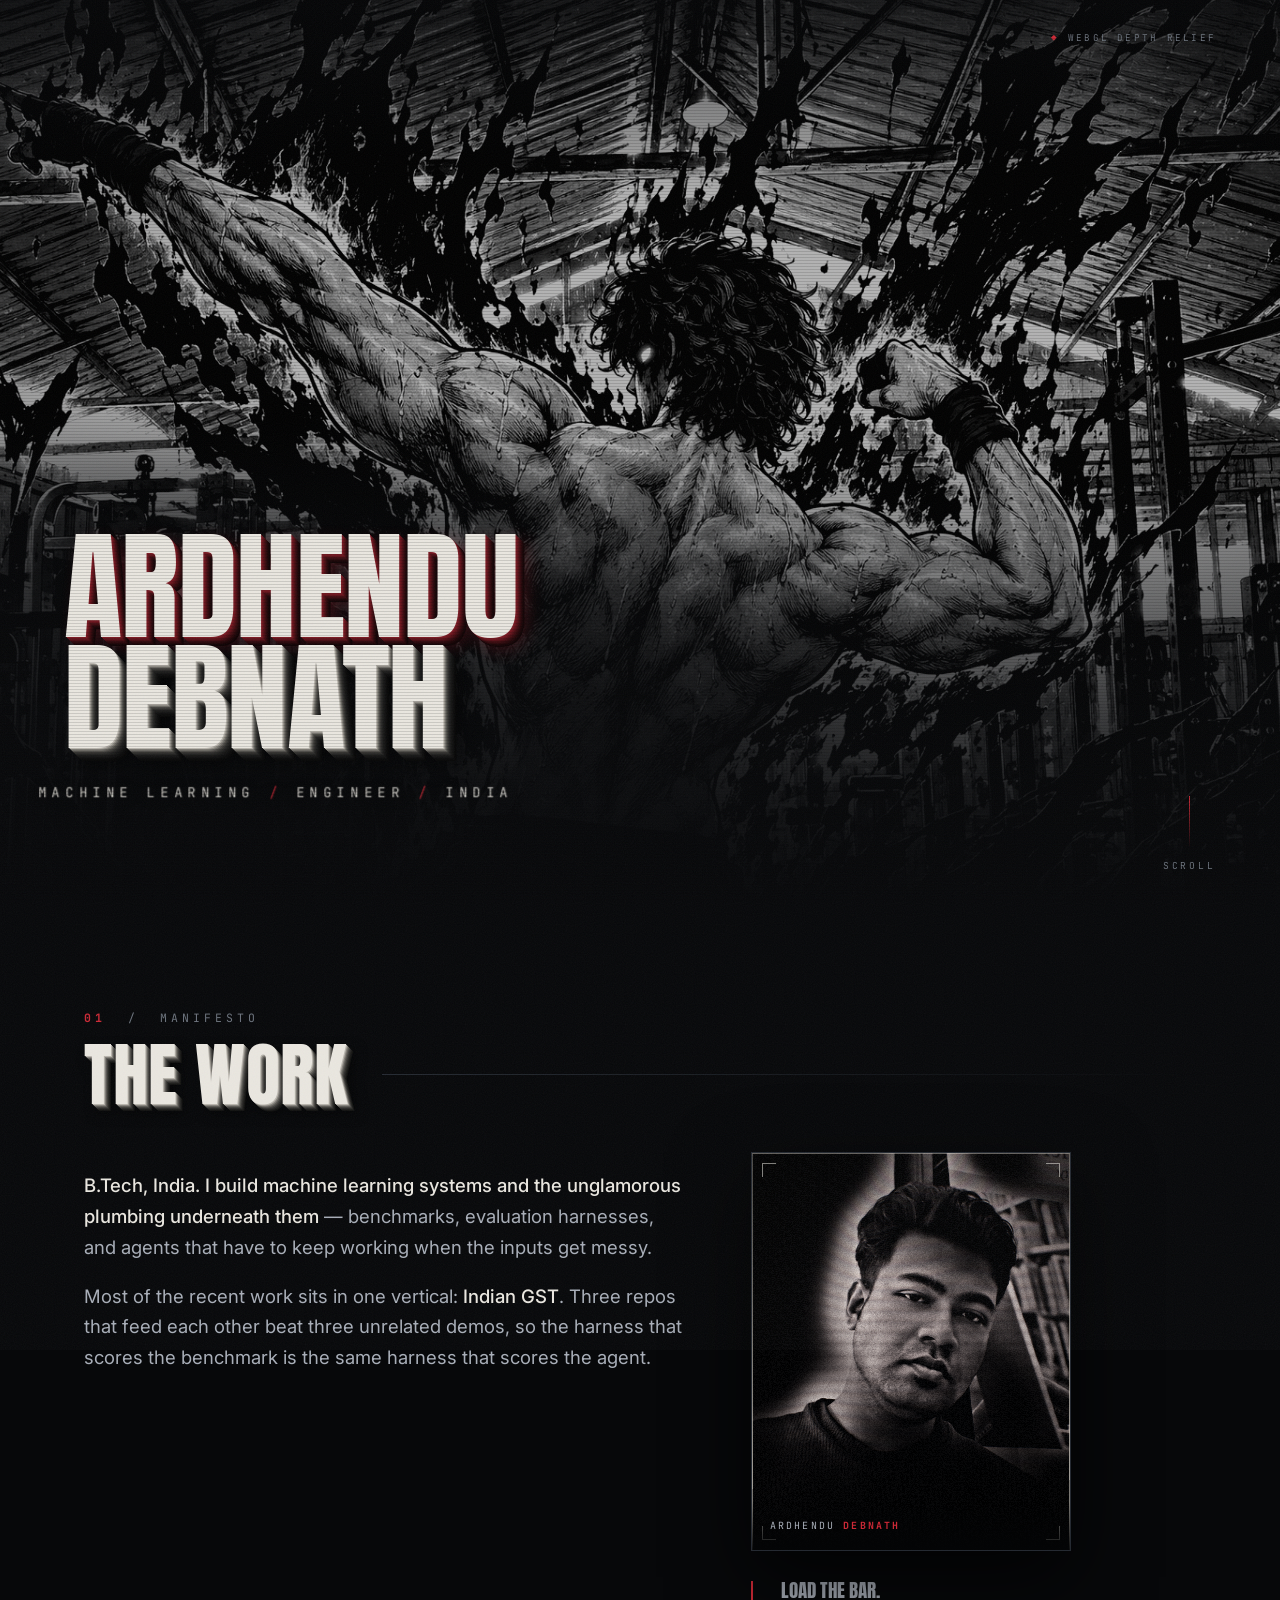
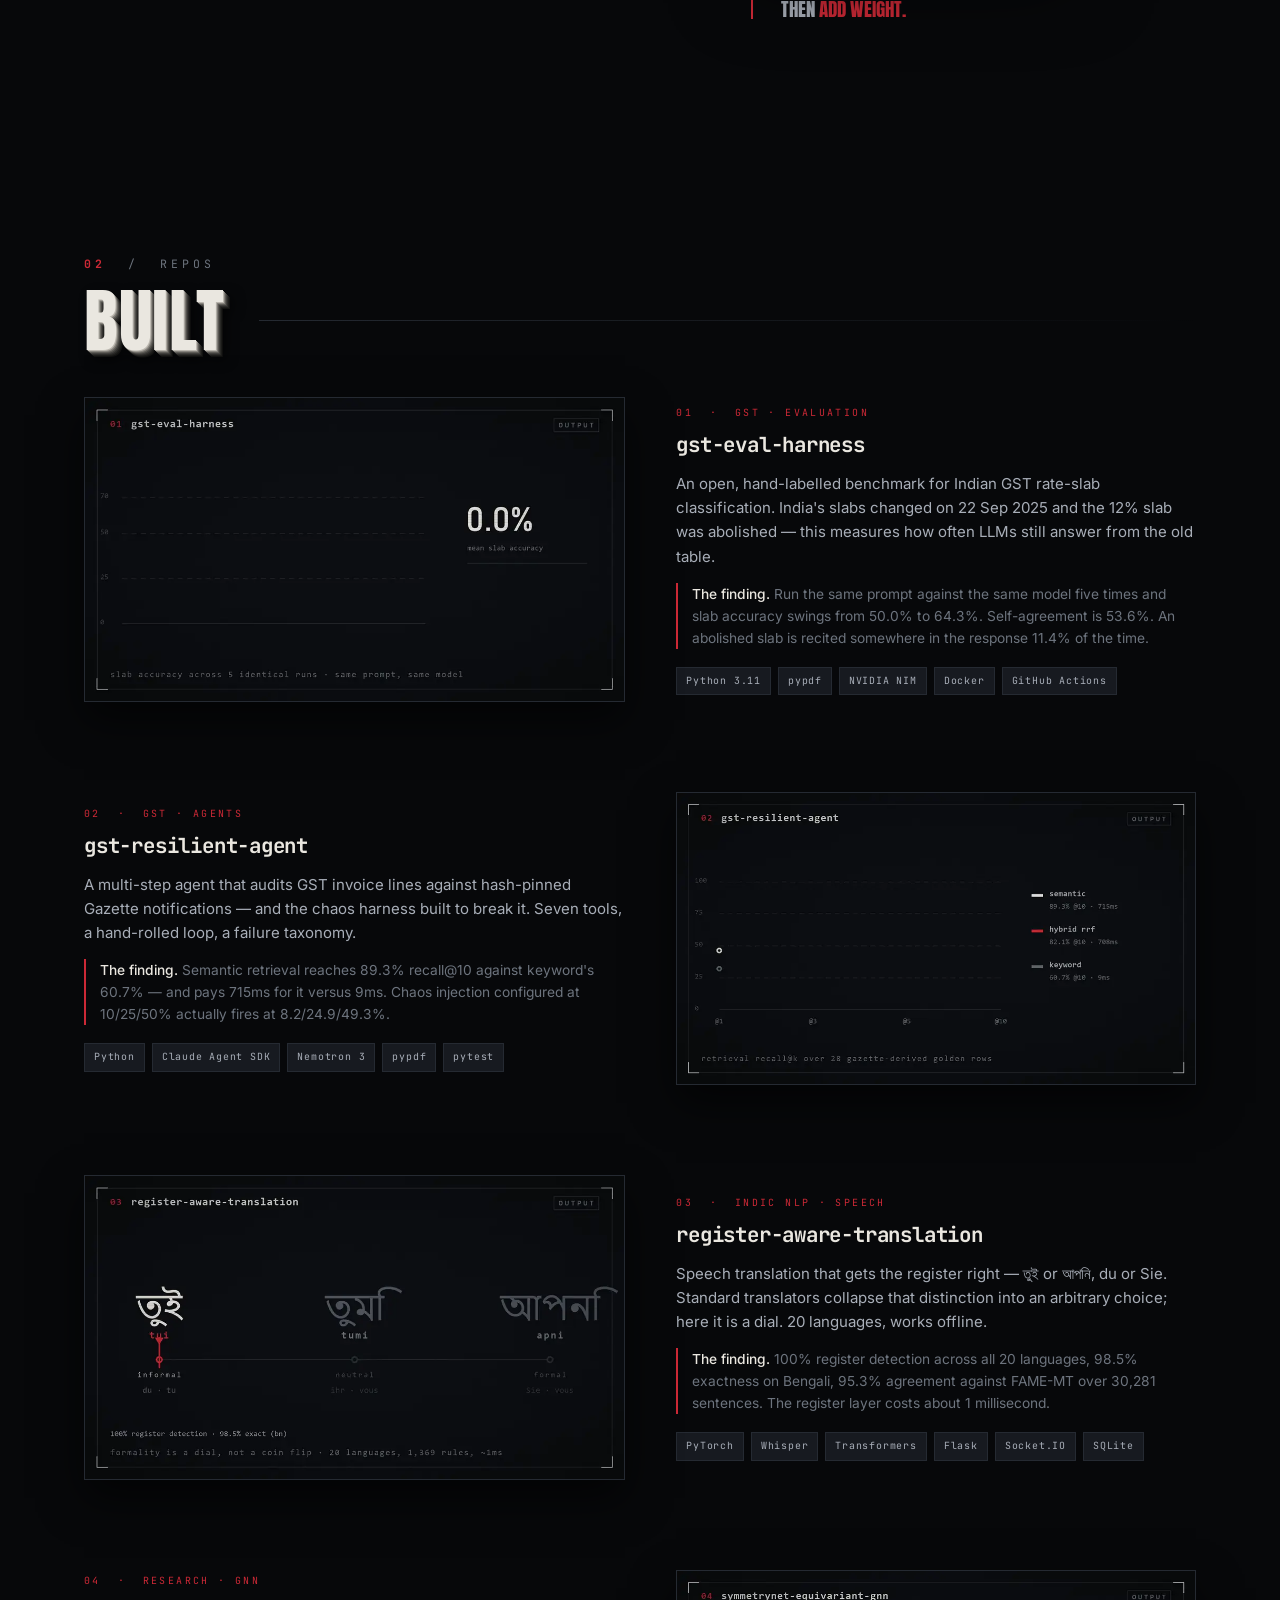
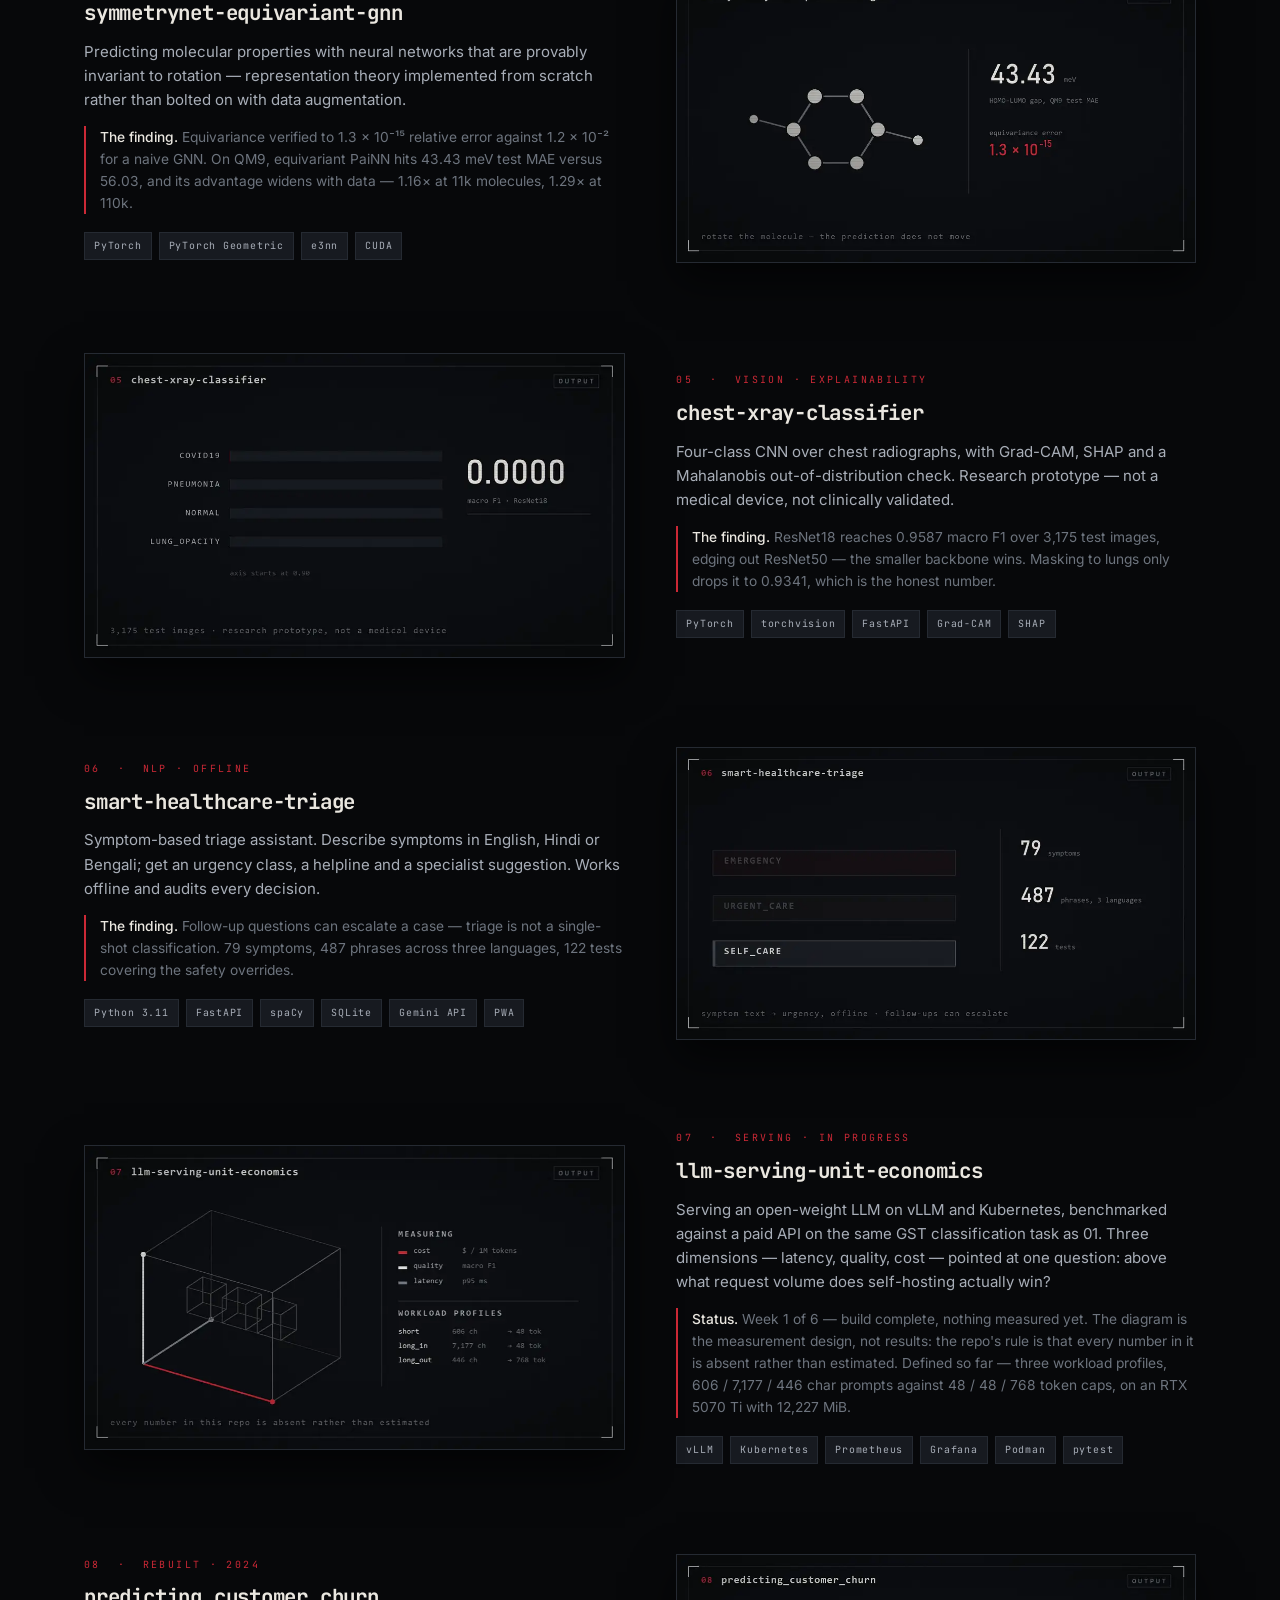
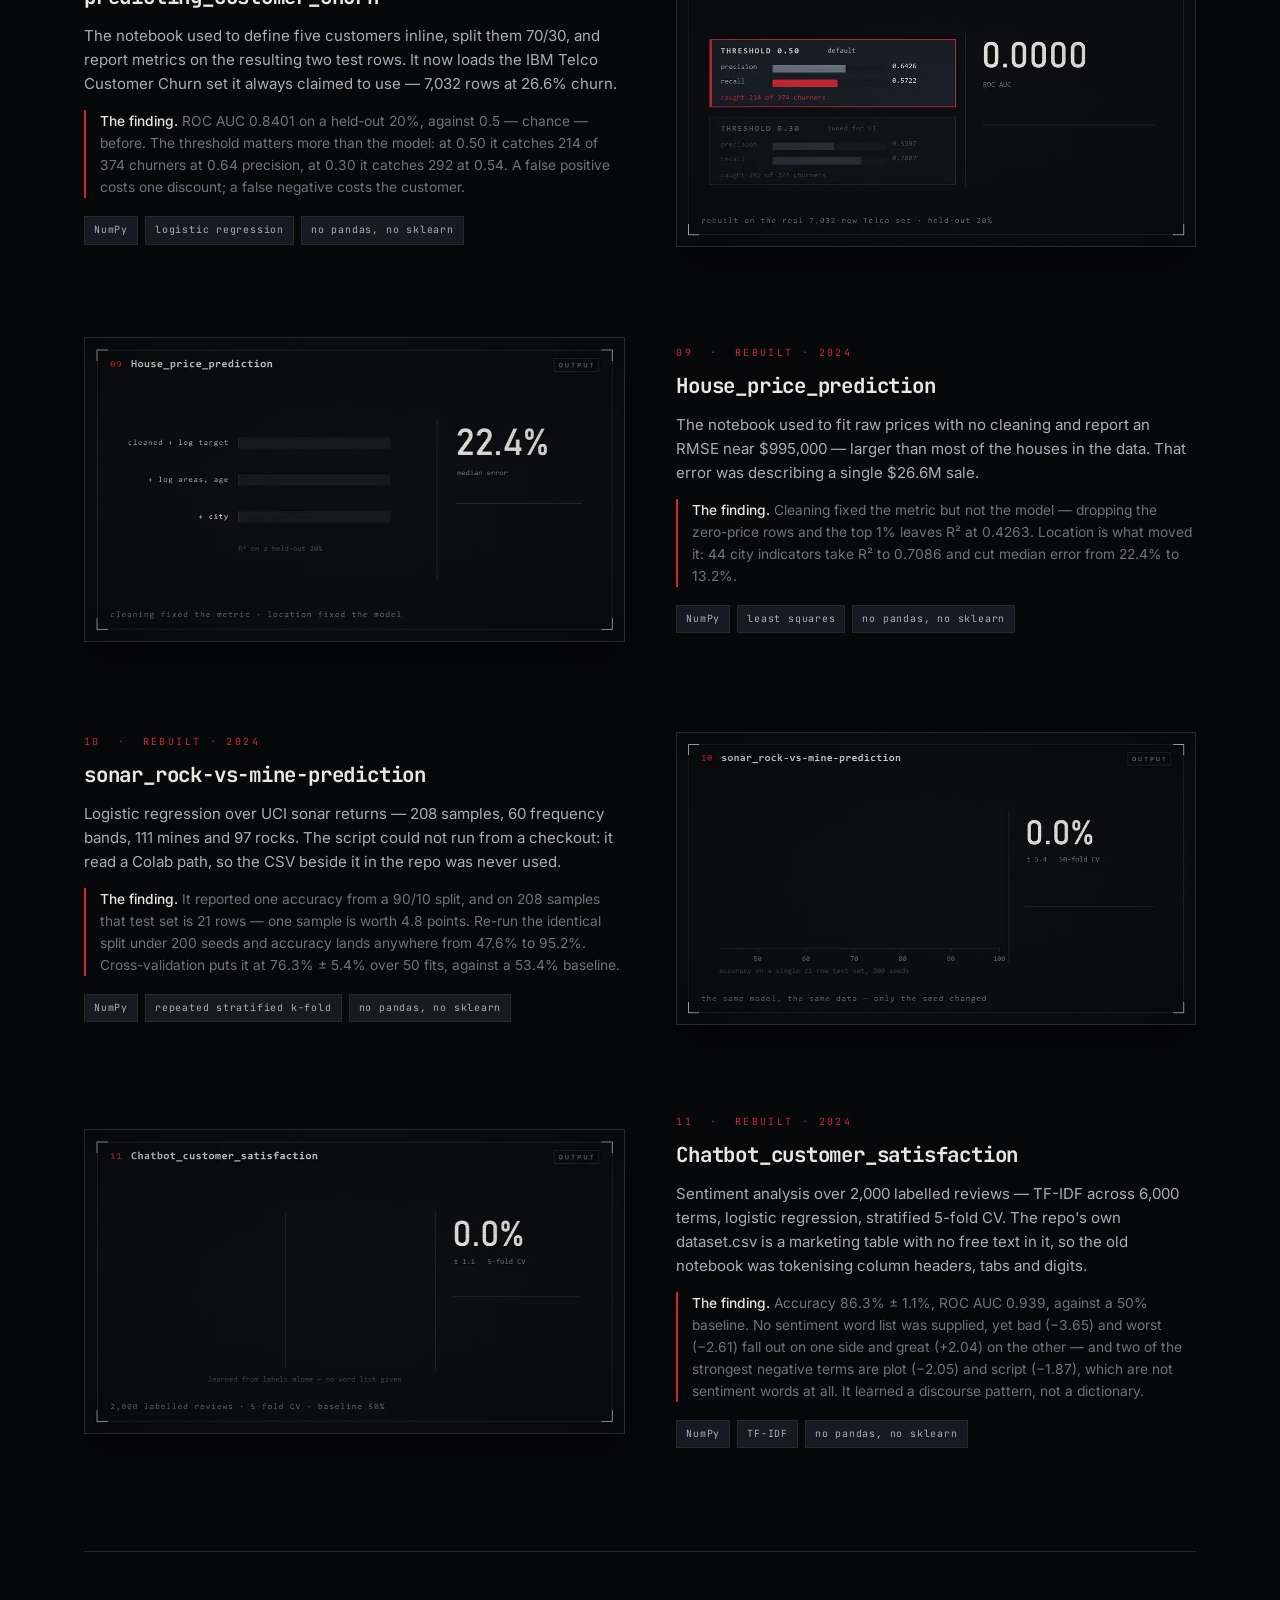
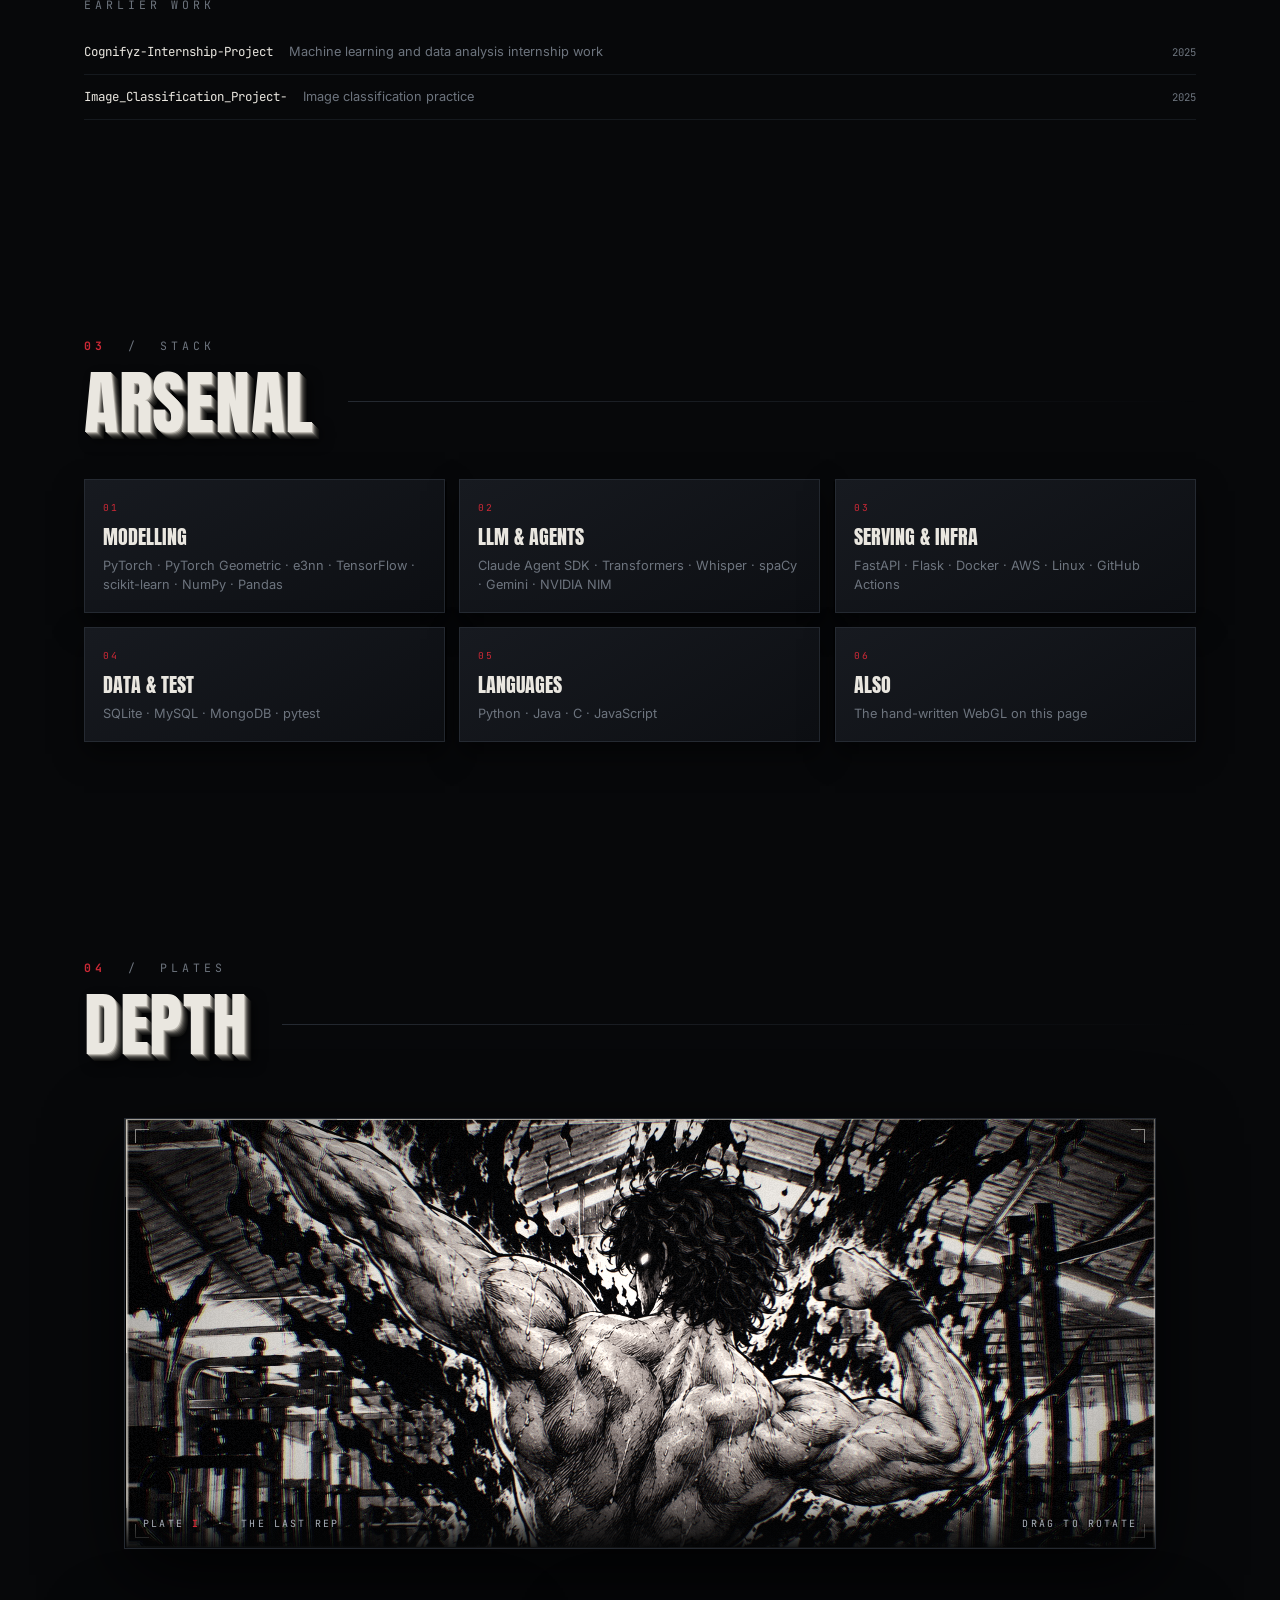
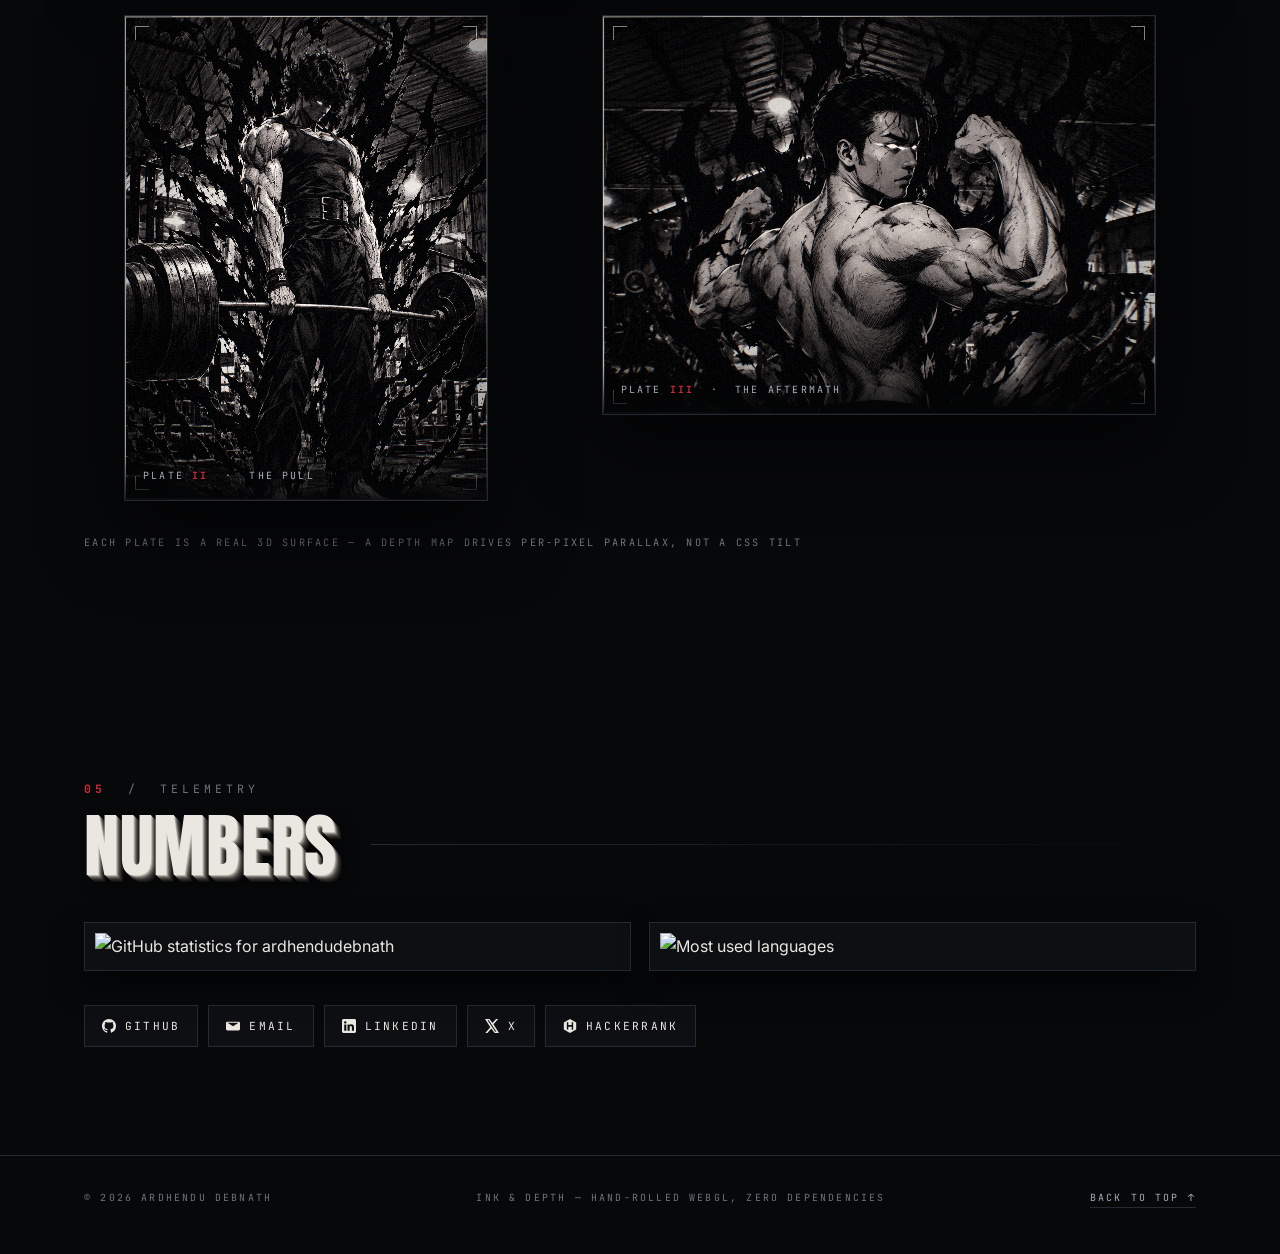
==== commit ae137f7b: "Add card 11 for the rebuilt sentiment classifier The repo was named for sentiment analysis and never" ====
--- a/3d/index.html
+++ b/3d/index.html
@@ -1181,10 +1181,25 @@
            baseline.`,
     tech: ['NumPy', 'repeated stratified k-fold', 'no pandas, no sklearn'],
   },
+  {
+    name: 'Chatbot_customer_satisfaction', tag: 'Rebuilt · 2024',
+    repo: 'Chatbot_customer_satisfaction-project',
+    card: 'chatbot-sentiment',
+    alt: 'The sentiment lexicon the model learned — bad, worst, boring, plot and script against great, hilarious, perfect and excellent',
+    desc: `Sentiment analysis over 2,000 labelled reviews — TF-IDF across 6,000 terms,
+           logistic regression, stratified 5-fold CV. The repo's own dataset.csv is a
+           marketing table with no free text in it, so the old notebook was tokenising
+           column headers, tabs and digits.`,
+    find: `Accuracy 86.3% ± 1.1%, ROC AUC 0.939, against a 50% baseline. No sentiment
+           word list was supplied, yet bad (−3.65) and worst (−2.61) fall out on one
+           side and great (+2.04) on the other — and two of the strongest negative
+           terms are plot (−2.05) and script (−1.87), which are not sentiment words
+           at all. It learned a discourse pattern, not a dictionary.`,
+    tech: ['NumPy', 'TF-IDF', 'no pandas, no sklearn'],
+  },
 ];
 
 const EARLIER = [
-  ['Chatbot_customer_satisfaction-project', 'Customer sentiment chatbot — NLP preprocessing, word-frequency and heatmap analysis', '2024'],
   ['Cognifyz-Internship-Project', 'Machine learning and data analysis internship work', '2025'],
   ['Image_Classification_Project-', 'Image classification practice', '2025'],
 ];
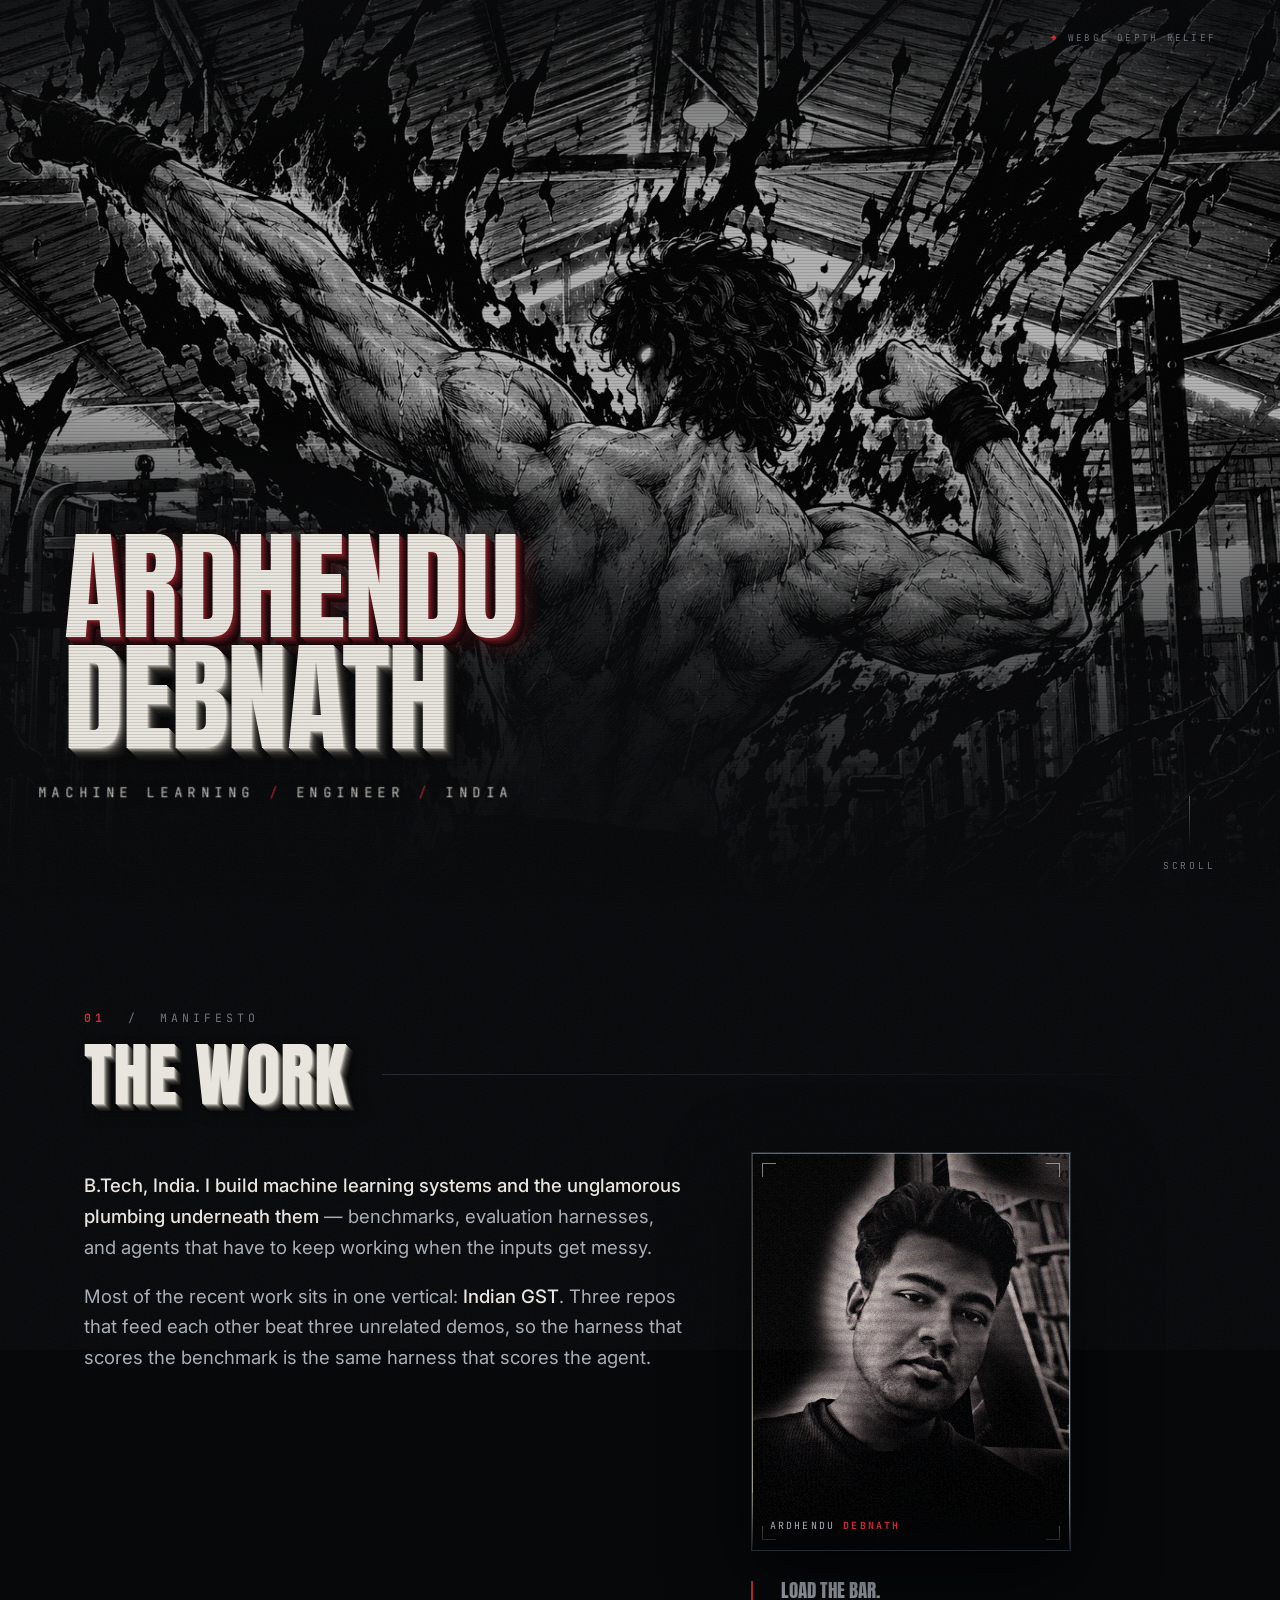
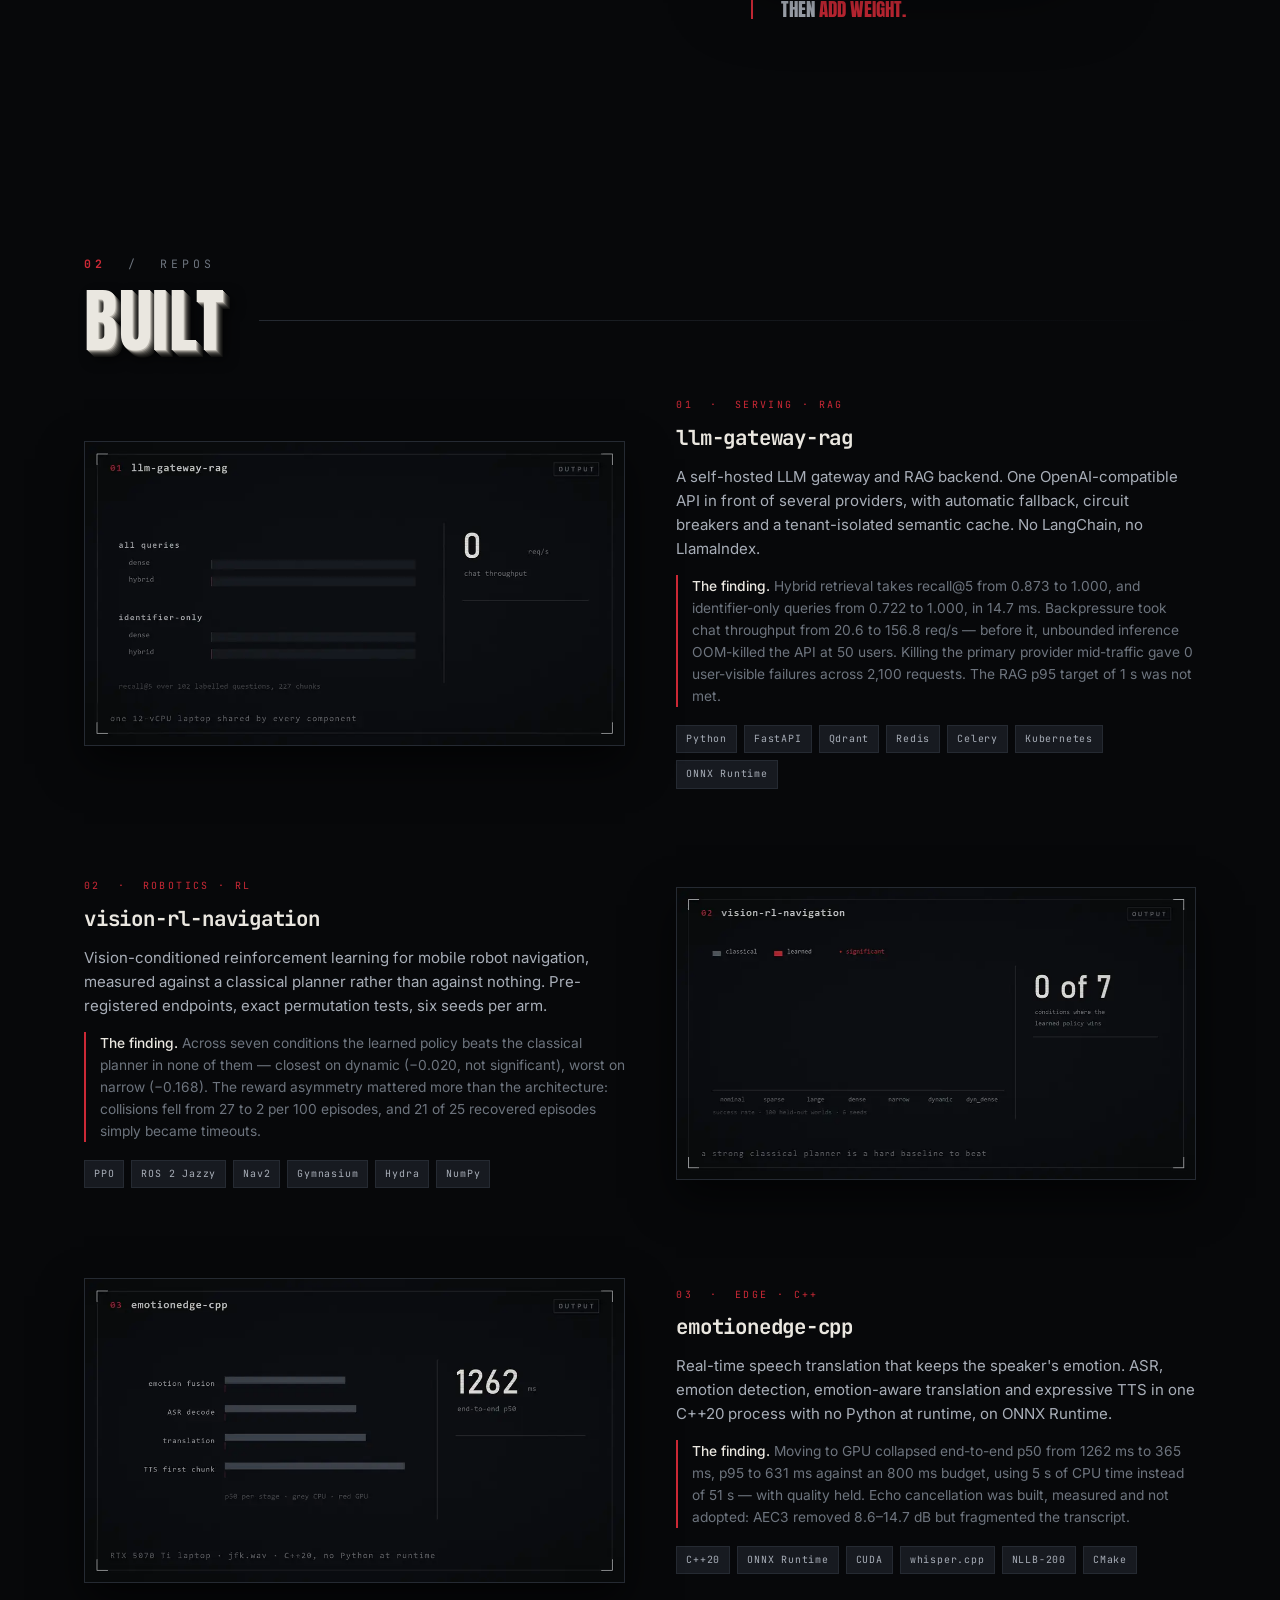
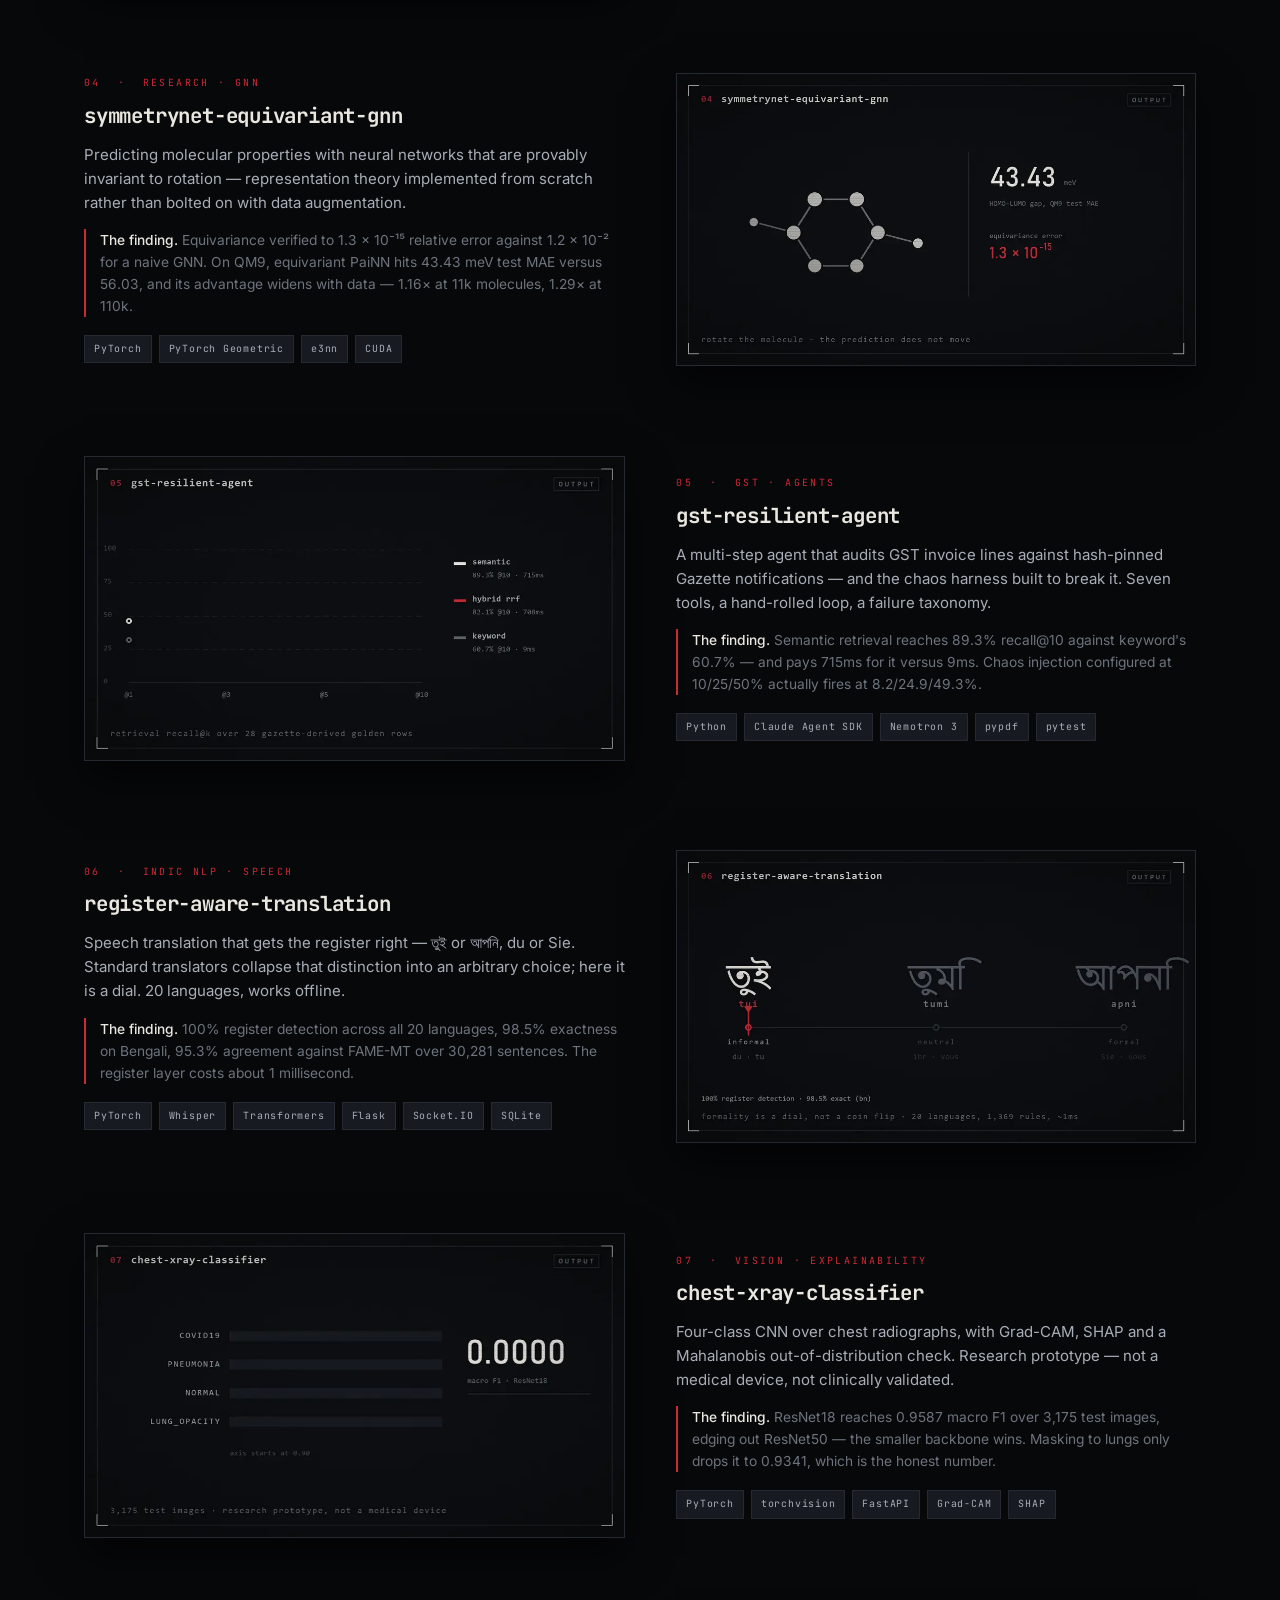
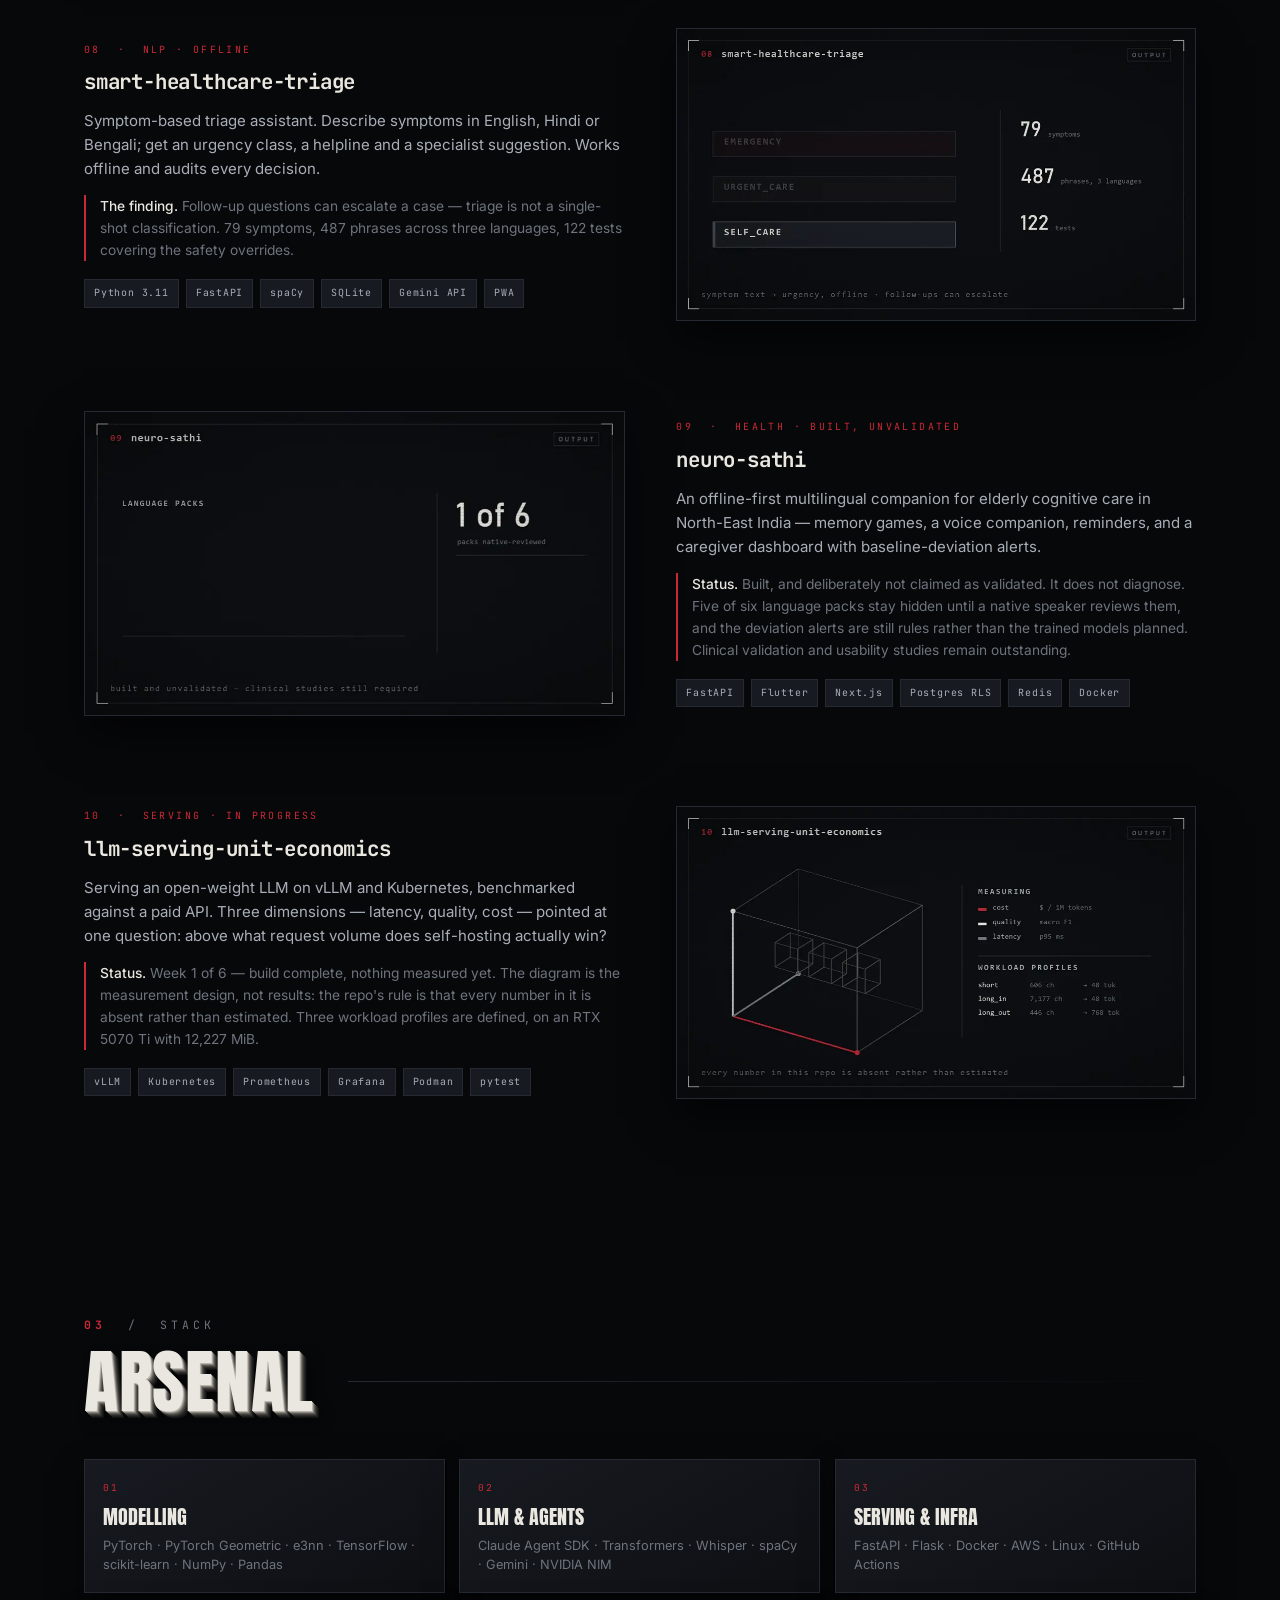
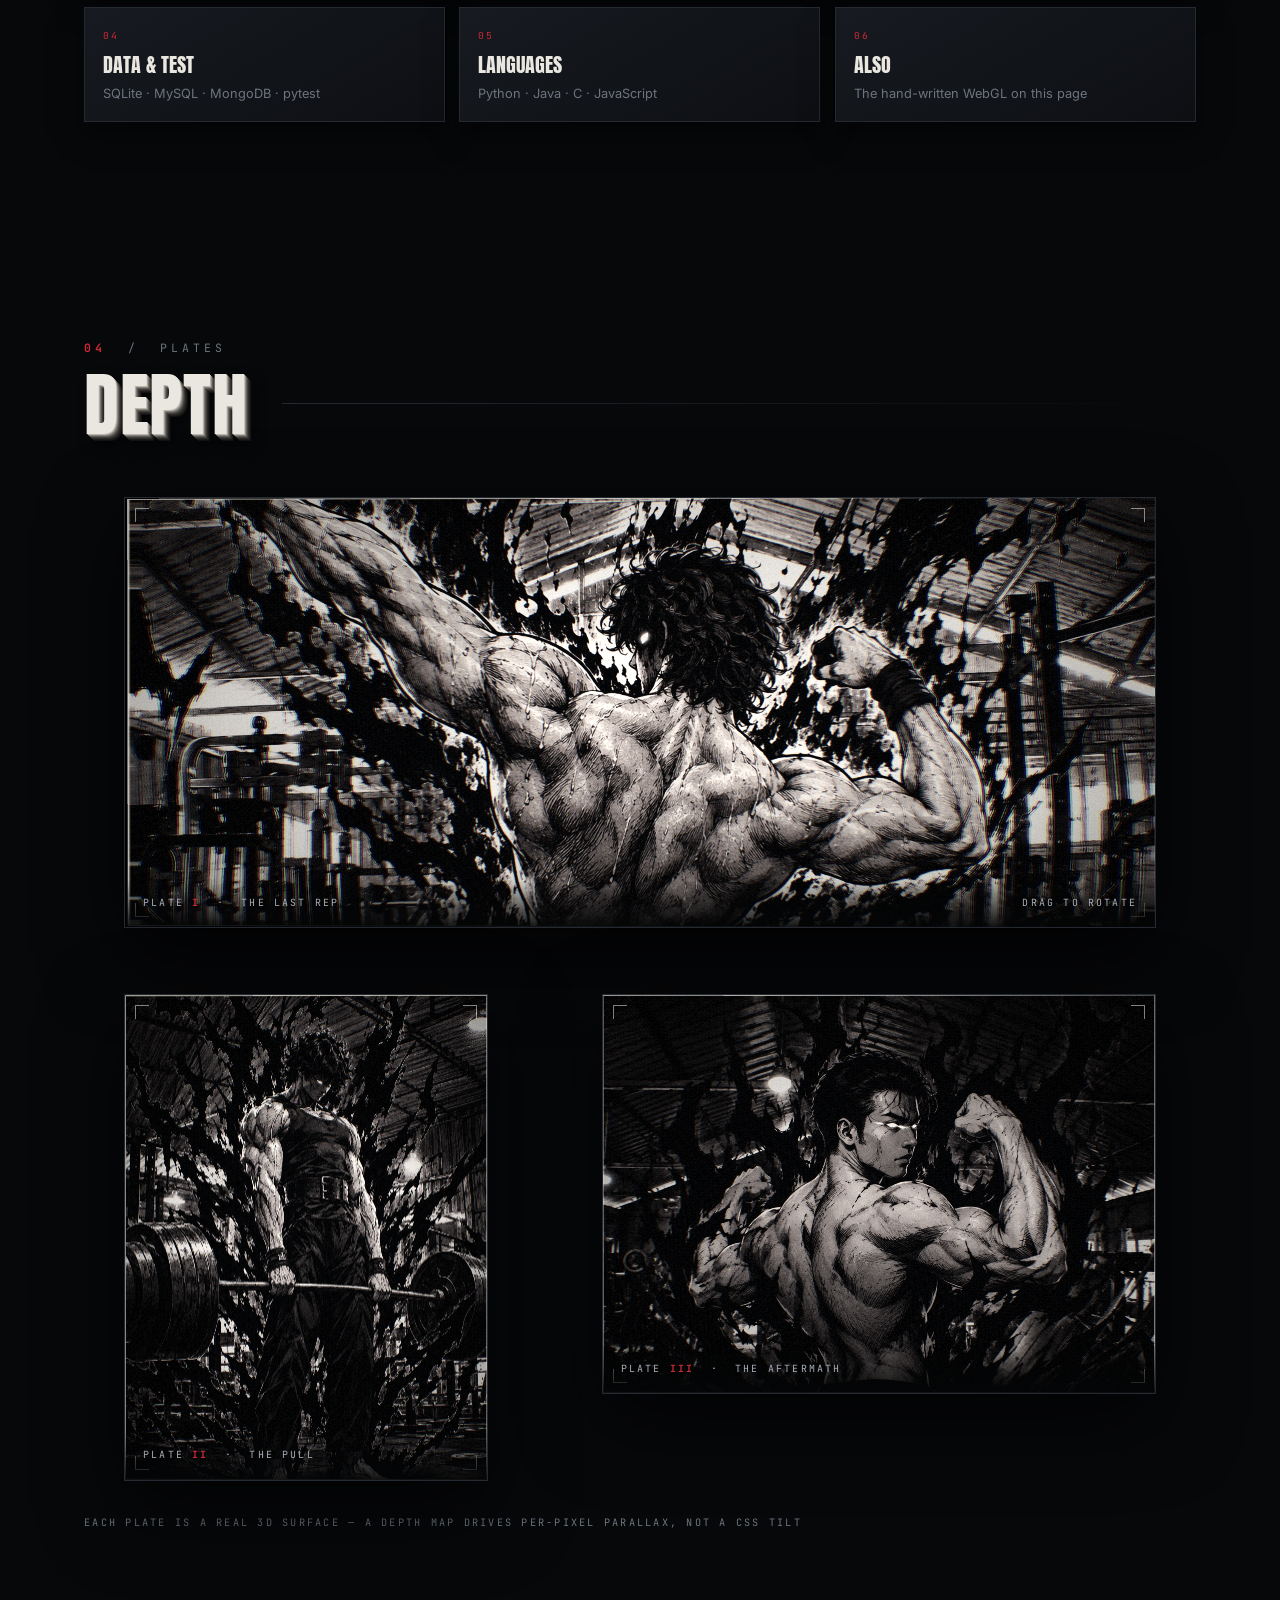
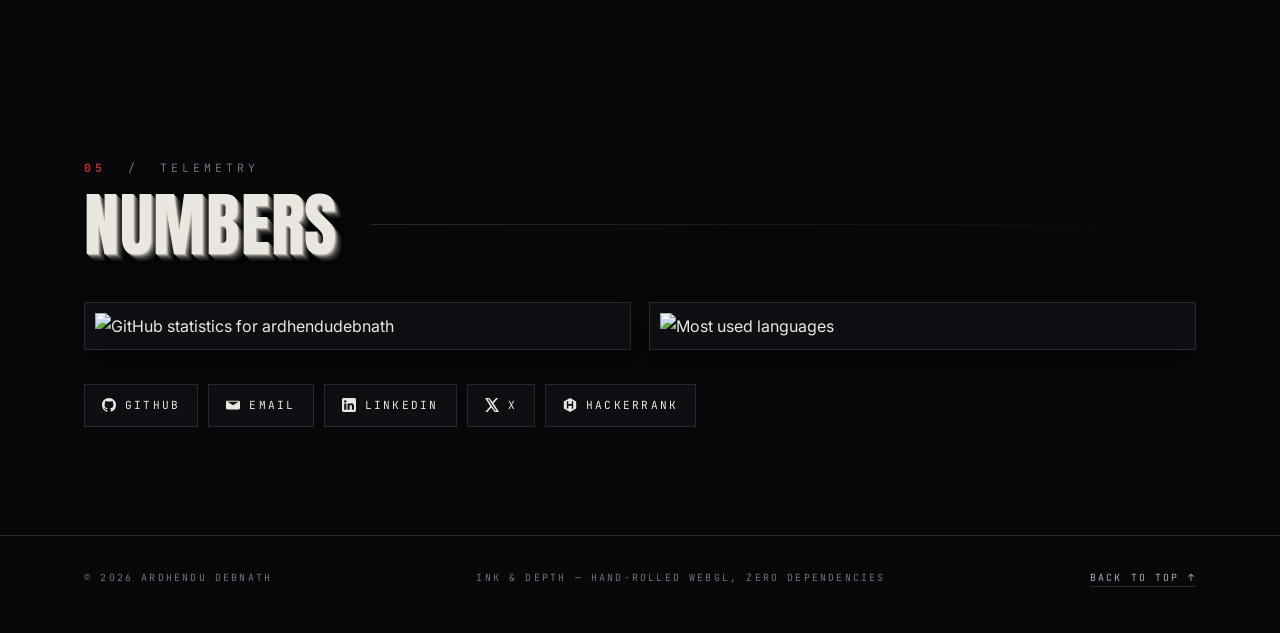
==== commit a411b343: "Show only starred repos Scope the profile to the ten repos marked with a star. That set turned out t" ====
--- a/3d/index.html
+++ b/3d/index.html
@@ -545,10 +545,6 @@
     </div>
     <div class="projects" id="projects"></div>
 
-    <div class="earlier rise">
-      <p class="kicker" style="margin-bottom:16px">earlier work</p>
-      <ul id="earlier-list"></ul>
-    </div>
   </div>
 </section>
 
@@ -1060,15 +1056,53 @@
 const REPO = 'https://github.com/ardhendudebnath/';
 const PROJECTS = [
   {
-    name: 'gst-eval-harness', tag: 'GST · evaluation',
-    alt: 'Slab accuracy across five identical runs: 53.6, 50.0, 53.6, 50.0, 64.3',
-    desc: `An open, hand-labelled benchmark for Indian GST rate-slab classification.
-           India's slabs changed on 22 Sep 2025 and the 12% slab was abolished — this
-           measures how often LLMs still answer from the old table.`,
-    find: `Run the same prompt against the same model five times and slab accuracy
-           swings from 50.0% to 64.3%. Self-agreement is 53.6%. An abolished slab is
-           recited somewhere in the response 11.4% of the time.`,
-    tech: ['Python 3.11', 'pypdf', 'NVIDIA NIM', 'Docker', 'GitHub Actions'],
+    name: 'llm-gateway-rag', tag: 'Serving · RAG',
+    alt: 'Hybrid retrieval lifts recall@5 from 0.873 to 1.000, and identifier-only queries from 0.722 to 1.000',
+    desc: `A self-hosted LLM gateway and RAG backend. One OpenAI-compatible API in
+           front of several providers, with automatic fallback, circuit breakers and a
+           tenant-isolated semantic cache. No LangChain, no LlamaIndex.`,
+    find: `Hybrid retrieval takes recall@5 from 0.873 to 1.000, and identifier-only
+           queries from 0.722 to 1.000, in 14.7 ms. Backpressure took chat throughput
+           from 20.6 to 156.8 req/s — before it, unbounded inference OOM-killed the API
+           at 50 users. Killing the primary provider mid-traffic gave 0 user-visible
+           failures across 2,100 requests. The RAG p95 target of 1 s was not met.`,
+    tech: ['Python', 'FastAPI', 'Qdrant', 'Redis', 'Celery', 'Kubernetes', 'ONNX Runtime'],
+  },
+  {
+    name: 'vision-rl-navigation', tag: 'Robotics · RL',
+    alt: 'Success rate by condition — the classical planner leads the learned policy in all seven',
+    desc: `Vision-conditioned reinforcement learning for mobile robot navigation,
+           measured against a classical planner rather than against nothing.
+           Pre-registered endpoints, exact permutation tests, six seeds per arm.`,
+    find: `Across seven conditions the learned policy beats the classical planner in
+           none of them — closest on dynamic (−0.020, not significant), worst on narrow
+           (−0.168). The reward asymmetry mattered more than the architecture:
+           collisions fell from 27 to 2 per 100 episodes, and 21 of 25 recovered
+           episodes simply became timeouts.`,
+    tech: ['PPO', 'ROS 2 Jazzy', 'Nav2', 'Gymnasium', 'Hydra', 'NumPy'],
+  },
+  {
+    name: 'emotionedge-cpp', tag: 'Edge · C++',
+    alt: 'Per-stage latency, CPU against GPU — end-to-end falls from 1262 ms to 365 ms',
+    desc: `Real-time speech translation that keeps the speaker's emotion. ASR, emotion
+           detection, emotion-aware translation and expressive TTS in one C++20 process
+           with no Python at runtime, on ONNX Runtime.`,
+    find: `Moving to GPU collapsed end-to-end p50 from 1262 ms to 365 ms, p95 to 631 ms
+           against an 800 ms budget, using 5 s of CPU time instead of 51 s — with
+           quality held. Echo cancellation was built, measured and not adopted: AEC3
+           removed 8.6–14.7 dB but fragmented the transcript.`,
+    tech: ['C++20', 'ONNX Runtime', 'CUDA', 'whisper.cpp', 'NLLB-200', 'CMake'],
+  },
+  {
+    name: 'symmetrynet-equivariant-gnn', tag: 'Research · GNN',
+    alt: 'A molecule rotating while the predicted HOMO-LUMO gap stays at 43.43 meV',
+    desc: `Predicting molecular properties with neural networks that are provably
+           invariant to rotation — representation theory implemented from scratch
+           rather than bolted on with data augmentation.`,
+    find: `Equivariance verified to 1.3 × 10⁻¹⁵ relative error against 1.2 × 10⁻² for a
+           naive GNN. On QM9, equivariant PaiNN hits 43.43 meV test MAE versus 56.03,
+           and its advantage widens with data — 1.16× at 11k molecules, 1.29× at 110k.`,
+    tech: ['PyTorch', 'PyTorch Geometric', 'e3nn', 'CUDA'],
   },
   {
     name: 'gst-resilient-agent', tag: 'GST · agents',
@@ -1093,17 +1127,6 @@
     tech: ['PyTorch', 'Whisper', 'Transformers', 'Flask', 'Socket.IO', 'SQLite'],
   },
   {
-    name: 'symmetrynet-equivariant-gnn', tag: 'Research · GNN',
-    alt: 'A molecule rotating while the predicted HOMO-LUMO gap stays at 43.43 meV',
-    desc: `Predicting molecular properties with neural networks that are provably
-           invariant to rotation — representation theory implemented from scratch
-           rather than bolted on with data augmentation.`,
-    find: `Equivariance verified to 1.3 × 10⁻¹⁵ relative error against 1.2 × 10⁻² for a
-           naive GNN. On QM9, equivariant PaiNN hits 43.43 meV test MAE versus 56.03,
-           and its advantage widens with data — 1.16× at 11k molecules, 1.29× at 110k.`,
-    tech: ['PyTorch', 'PyTorch Geometric', 'e3nn', 'CUDA'],
-  },
-  {
     name: 'chest-xray-classifier', tag: 'Vision · explainability',
     alt: 'Per-class F1 — COVID19 0.982, PNEUMONIA 0.970, NORMAL 0.953, LUNG_OPACITY 0.929',
     desc: `Four-class CNN over chest radiographs, with Grad-CAM, SHAP and a Mahalanobis
@@ -1117,91 +1140,40 @@
   {
     name: 'smart-healthcare-triage', tag: 'NLP · offline',
     alt: 'An urgency ladder escalating from SELF_CARE through URGENT_CARE to EMERGENCY',
-    desc: `Symptom-based triage assistant. Describe symptoms in English, Hindi or Bengali;
-           get an urgency class, a helpline and a specialist suggestion. Works offline and
-           audits every decision.`,
+    desc: `Symptom-based triage assistant. Describe symptoms in English, Hindi or
+           Bengali; get an urgency class, a helpline and a specialist suggestion. Works
+           offline and audits every decision.`,
     find: `Follow-up questions can escalate a case — triage is not a single-shot
            classification. 79 symptoms, 487 phrases across three languages, 122 tests
            covering the safety overrides.`,
     tech: ['Python 3.11', 'FastAPI', 'spaCy', 'SQLite', 'Gemini API', 'PWA'],
+  },
+  {
+    name: 'neuro-sathi', tag: 'Health · built, unvalidated',
+    findLabel: 'Status.',
+    alt: 'Six language packs, one native-reviewed and five hidden until review',
+    desc: `An offline-first multilingual companion for elderly cognitive care in
+           North-East India — memory games, a voice companion, reminders, and a
+           caregiver dashboard with baseline-deviation alerts.`,
+    find: `Built, and deliberately not claimed as validated. It does not diagnose. Five
+           of six language packs stay hidden until a native speaker reviews them, and
+           the deviation alerts are still rules rather than the trained models planned.
+           Clinical validation and usability studies remain outstanding.`,
+    tech: ['FastAPI', 'Flutter', 'Next.js', 'Postgres RLS', 'Redis', 'Docker'],
   },
   {
     name: 'llm-serving-unit-economics', tag: 'Serving · in progress',
     findLabel: 'Status.',
     alt: 'A 3D measurement space — cost, quality and latency axes around three empty workload slots',
     desc: `Serving an open-weight LLM on vLLM and Kubernetes, benchmarked against a paid
-           API on the same GST classification task as 01. Three dimensions — latency,
-           quality, cost — pointed at one question: above what request volume does
-           self-hosting actually win?`,
+           API. Three dimensions — latency, quality, cost — pointed at one question:
+           above what request volume does self-hosting actually win?`,
     find: `Week 1 of 6 — build complete, nothing measured yet. The diagram is the
            measurement design, not results: the repo's rule is that every number in it
-           is absent rather than estimated. Defined so far — three workload profiles,
-           606 / 7,177 / 446 char prompts against 48 / 48 / 768 token caps, on an
+           is absent rather than estimated. Three workload profiles are defined, on an
            RTX 5070 Ti with 12,227 MiB.`,
     tech: ['vLLM', 'Kubernetes', 'Prometheus', 'Grafana', 'Podman', 'pytest'],
   },
-  {
-    name: 'predicting_customer_churn', tag: 'Rebuilt · 2024',
-    repo: 'predicting_customer_churn_for_a_telecommunications_company',
-    card: 'predicting-customer-churn',
-    alt: 'Two measured operating points — threshold 0.50 catches 214 of 374 churners, 0.30 catches 292',
-    desc: `The notebook used to define five customers inline, split them 70/30, and
-           report metrics on the resulting two test rows. It now loads the IBM Telco
-           Customer Churn set it always claimed to use — 7,032 rows at 26.6% churn.`,
-    find: `ROC AUC 0.8401 on a held-out 20%, against 0.5 — chance — before. The
-           threshold matters more than the model: at 0.50 it catches 214 of 374
-           churners at 0.64 precision, at 0.30 it catches 292 at 0.54. A false
-           positive costs one discount; a false negative costs the customer.`,
-    tech: ['NumPy', 'logistic regression', 'no pandas, no sklearn'],
-  },
-  {
-    name: 'House_price_prediction', tag: 'Rebuilt · 2024',
-    card: 'house-price-prediction',
-    alt: 'R² across three measured variants — 0.4263, 0.5105, then 0.7086 once city is added',
-    desc: `The notebook used to fit raw prices with no cleaning and report an RMSE
-           near $995,000 — larger than most of the houses in the data. That error was
-           describing a single $26.6M sale.`,
-    find: `Cleaning fixed the metric but not the model — dropping the zero-price rows
-           and the top 1% leaves R² at 0.4263. Location is what moved it: 44 city
-           indicators take R² to 0.7086 and cut median error from 22.4% to 13.2%.`,
-    tech: ['NumPy', 'least squares', 'no pandas, no sklearn'],
-  },
-  {
-    name: 'sonar_rock-vs-mine-prediction', tag: 'Rebuilt · 2024',
-    repo: 'sonar_rock-vs-mine-prediction-',
-    card: 'sonar-rock-vs-mine',
-    alt: '200 single-split accuracies spread from 48% to 95%, with the cross-validated interval a narrow band at 76%',
-    desc: `Logistic regression over UCI sonar returns — 208 samples, 60 frequency
-           bands, 111 mines and 97 rocks. The script could not run from a checkout:
-           it read a Colab path, so the CSV beside it in the repo was never used.`,
-    find: `It reported one accuracy from a 90/10 split, and on 208 samples that test
-           set is 21 rows — one sample is worth 4.8 points. Re-run the identical
-           split under 200 seeds and accuracy lands anywhere from 47.6% to 95.2%.
-           Cross-validation puts it at 76.3% ± 5.4% over 50 fits, against a 53.4%
-           baseline.`,
-    tech: ['NumPy', 'repeated stratified k-fold', 'no pandas, no sklearn'],
-  },
-  {
-    name: 'Chatbot_customer_satisfaction', tag: 'Rebuilt · 2024',
-    repo: 'Chatbot_customer_satisfaction-project',
-    card: 'chatbot-sentiment',
-    alt: 'The sentiment lexicon the model learned — bad, worst, boring, plot and script against great, hilarious, perfect and excellent',
-    desc: `Sentiment analysis over 2,000 labelled reviews — TF-IDF across 6,000 terms,
-           logistic regression, stratified 5-fold CV. The repo's own dataset.csv is a
-           marketing table with no free text in it, so the old notebook was tokenising
-           column headers, tabs and digits.`,
-    find: `Accuracy 86.3% ± 1.1%, ROC AUC 0.939, against a 50% baseline. No sentiment
-           word list was supplied, yet bad (−3.65) and worst (−2.61) fall out on one
-           side and great (+2.04) on the other — and two of the strongest negative
-           terms are plot (−2.05) and script (−1.87), which are not sentiment words
-           at all. It learned a discourse pattern, not a dictionary.`,
-    tech: ['NumPy', 'TF-IDF', 'no pandas, no sklearn'],
-  },
-];
-
-const EARLIER = [
-  ['Cognifyz-Internship-Project', 'Machine learning and data analysis internship work', '2025'],
-  ['Image_Classification_Project-', 'Image classification practice', '2025'],
 ];
 
 function initBuilt() {
@@ -1224,12 +1196,6 @@
     </article>`;
   }).join('');
 
-  document.getElementById('earlier-list').innerHTML = EARLIER.map(([n, d, y]) => `
-    <li>
-      <a href="${REPO}${n}">${n}</a>
-      <span>${d}</span>
-      <em>${y}</em>
-    </li>`).join('');
 }
 
 // ── Arsenal tiles ────────────────────────────────────────────
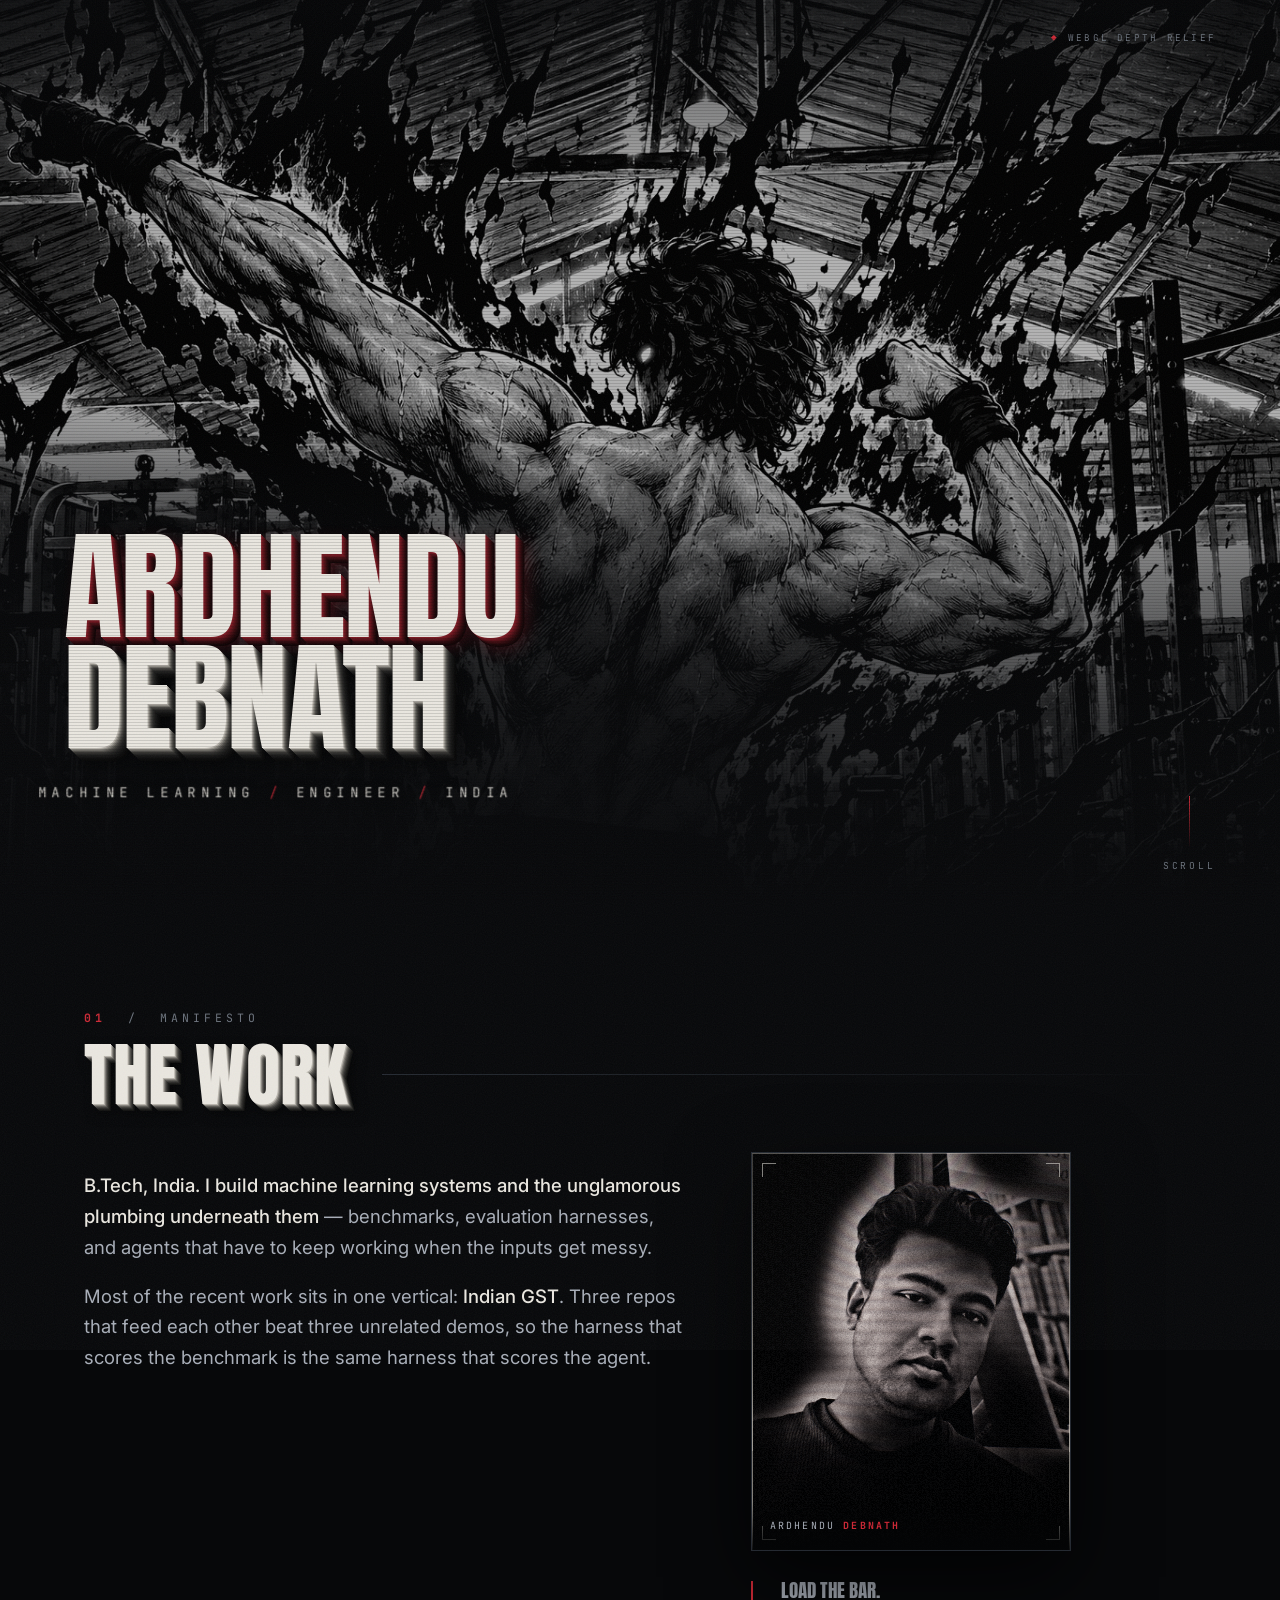
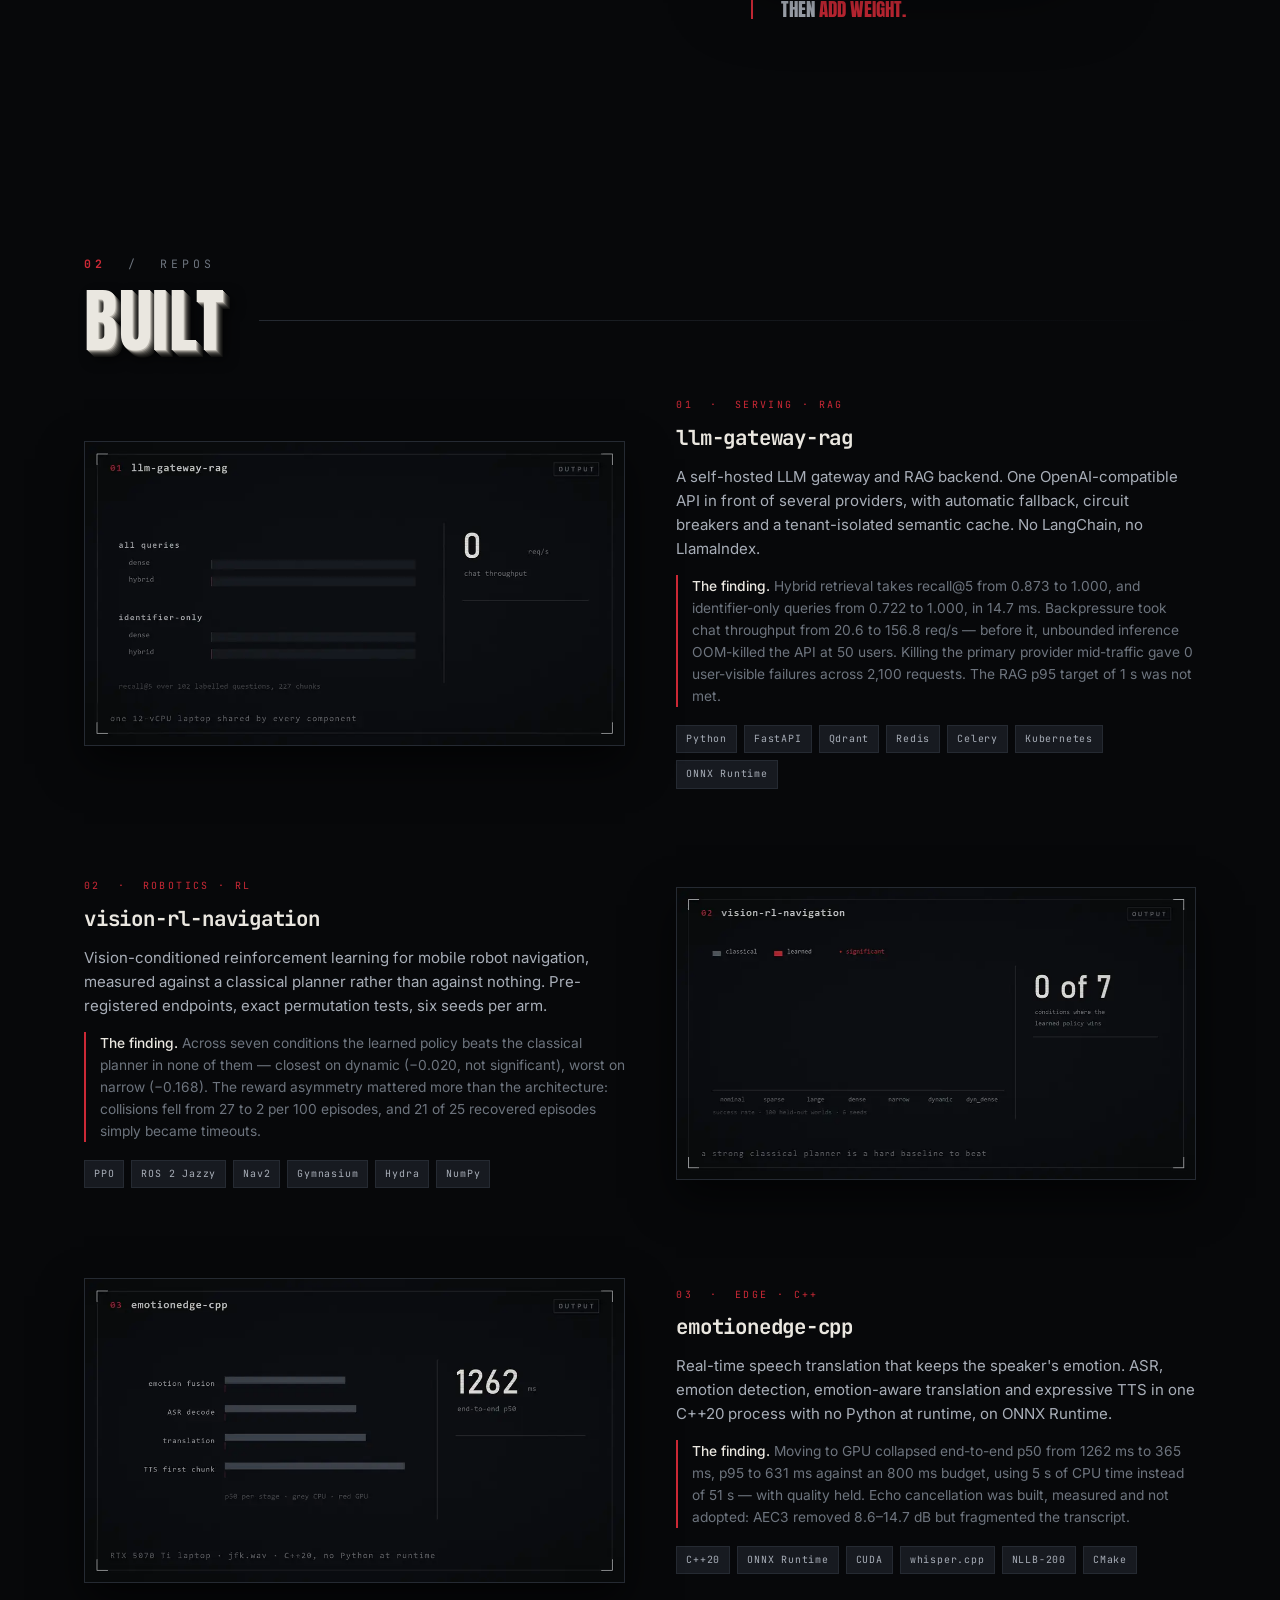
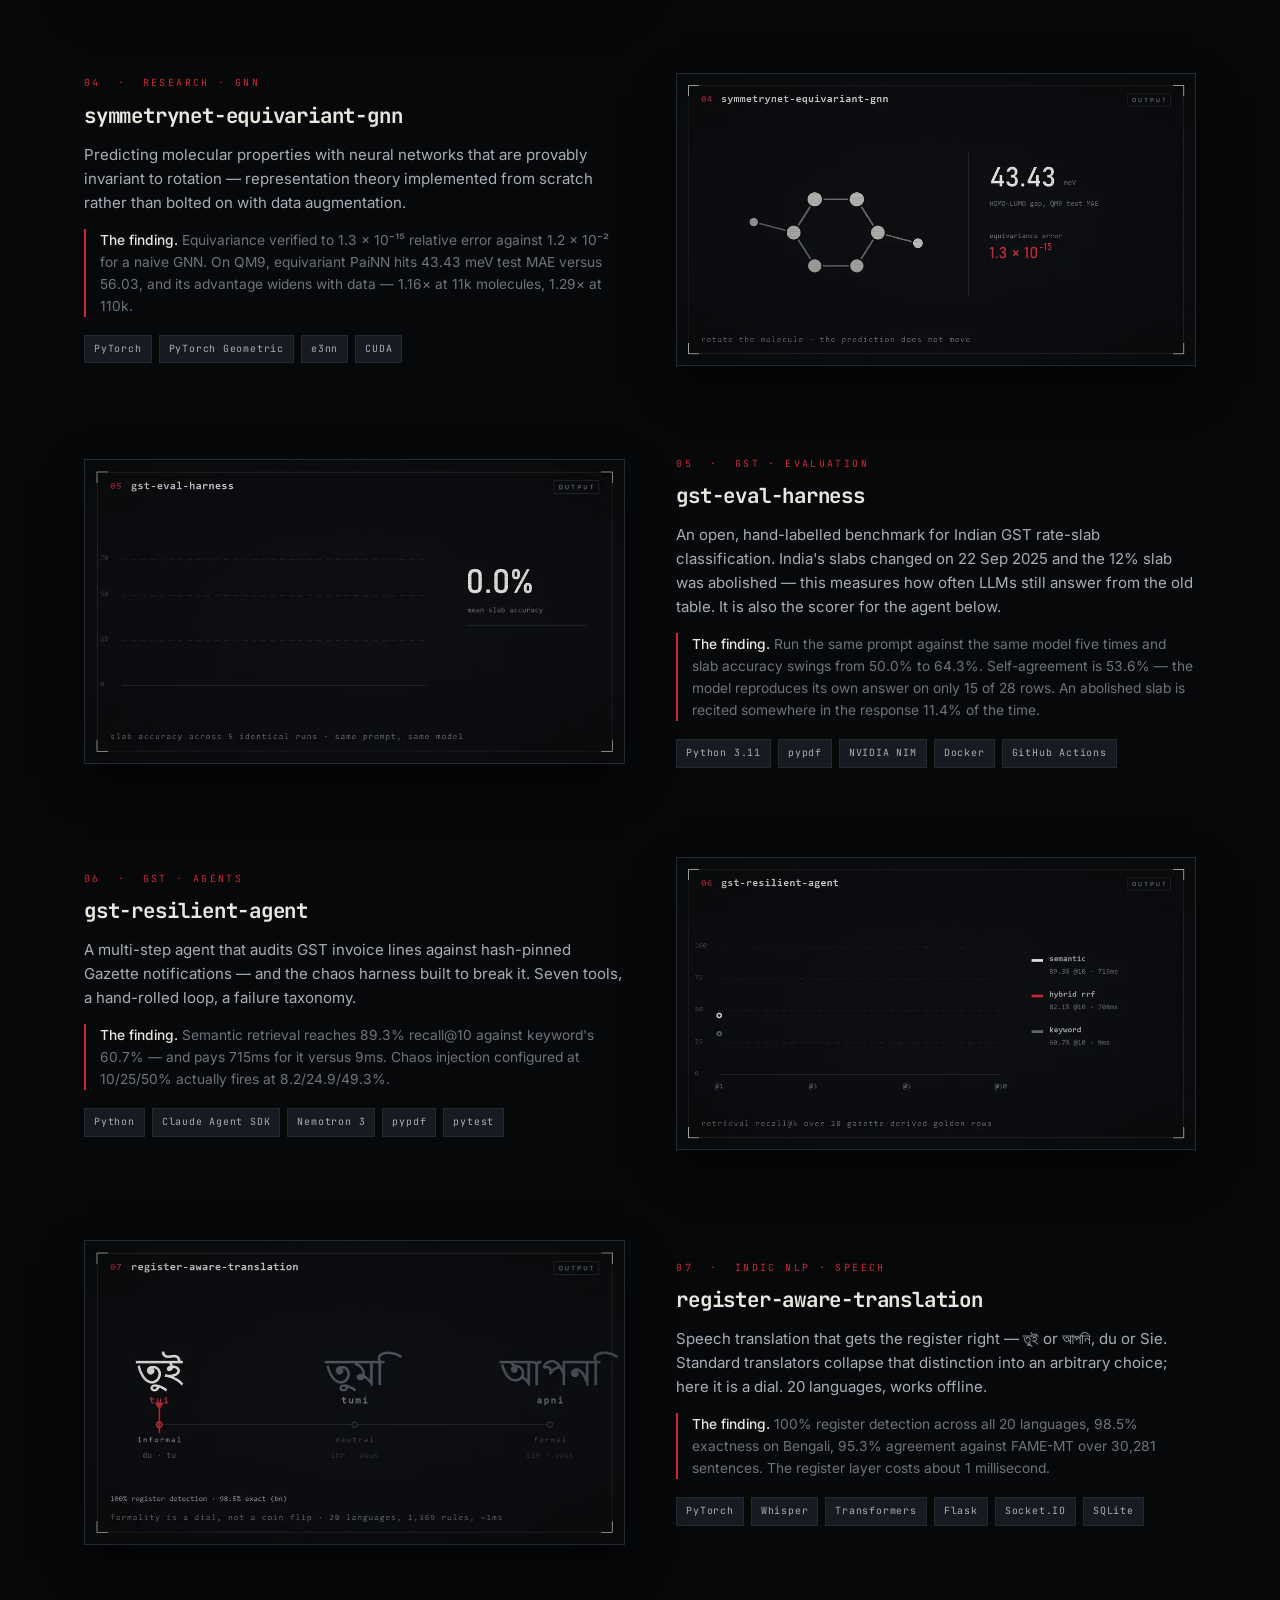
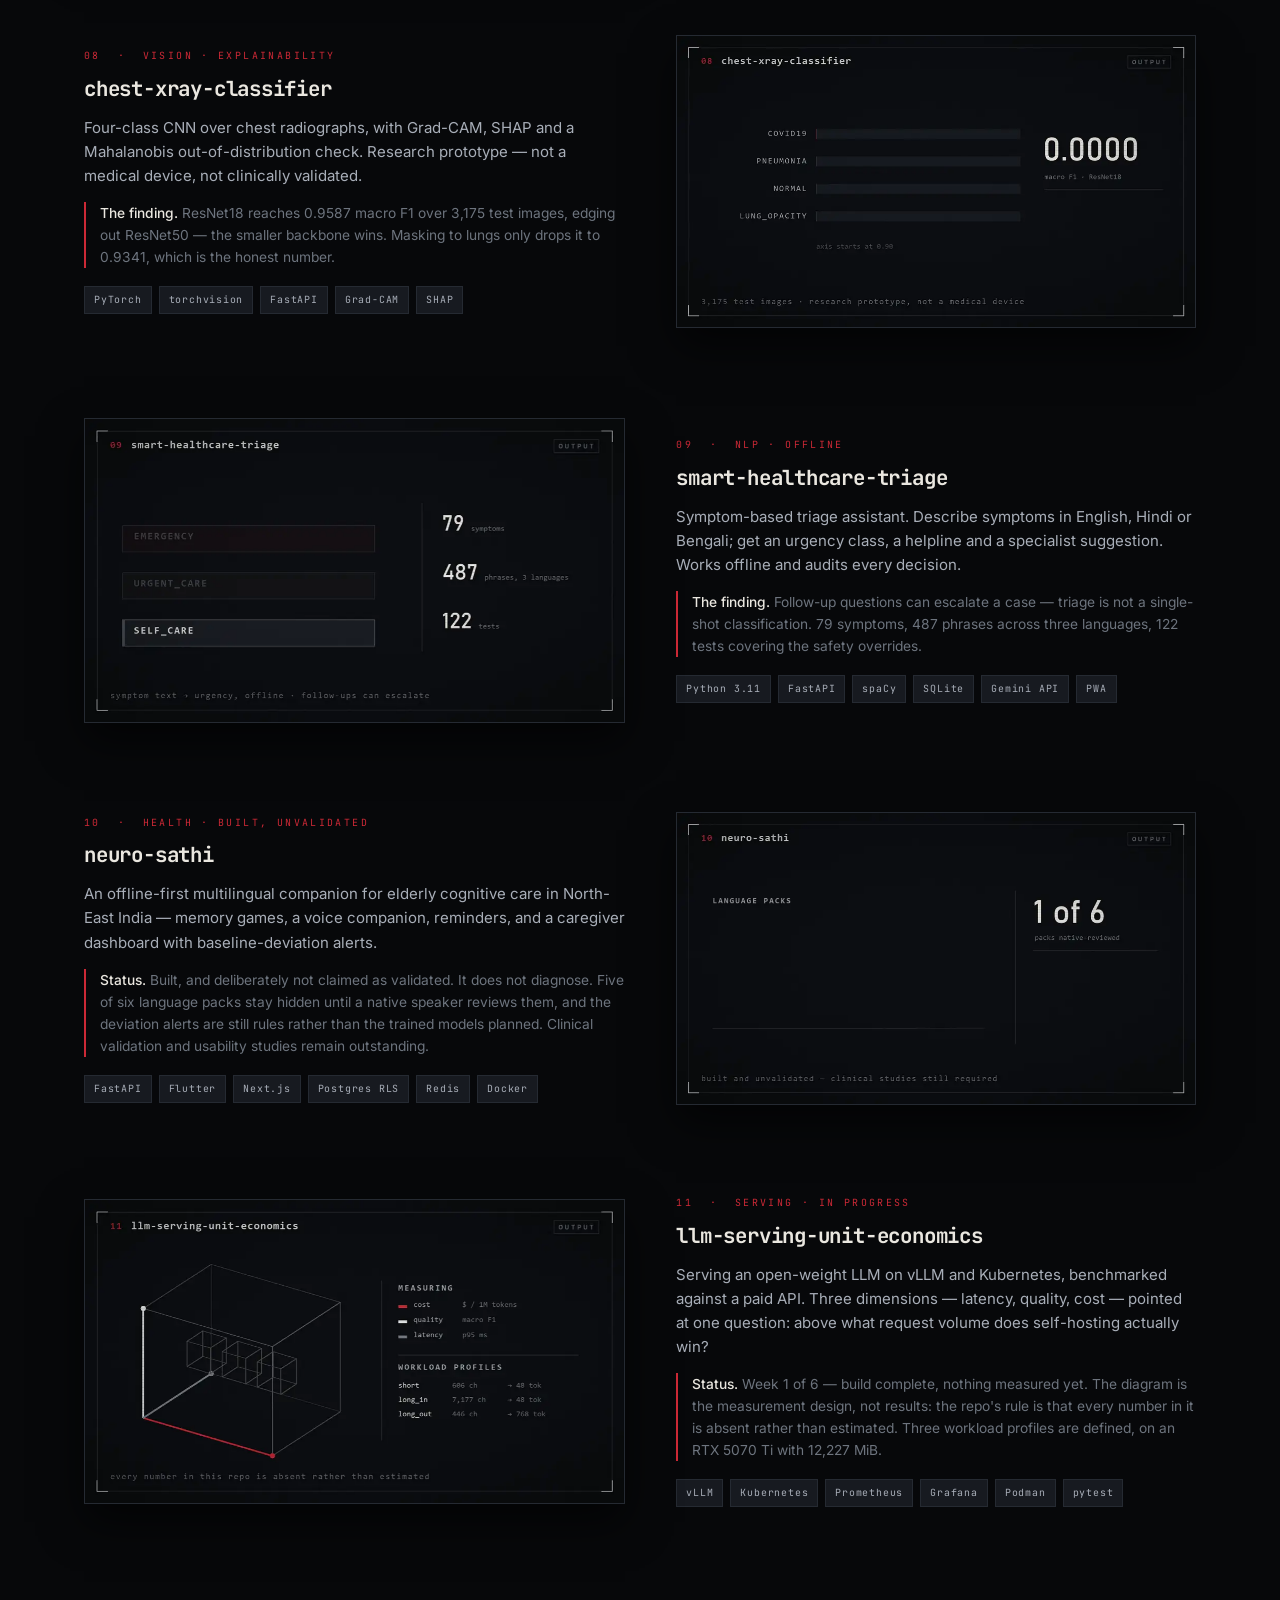
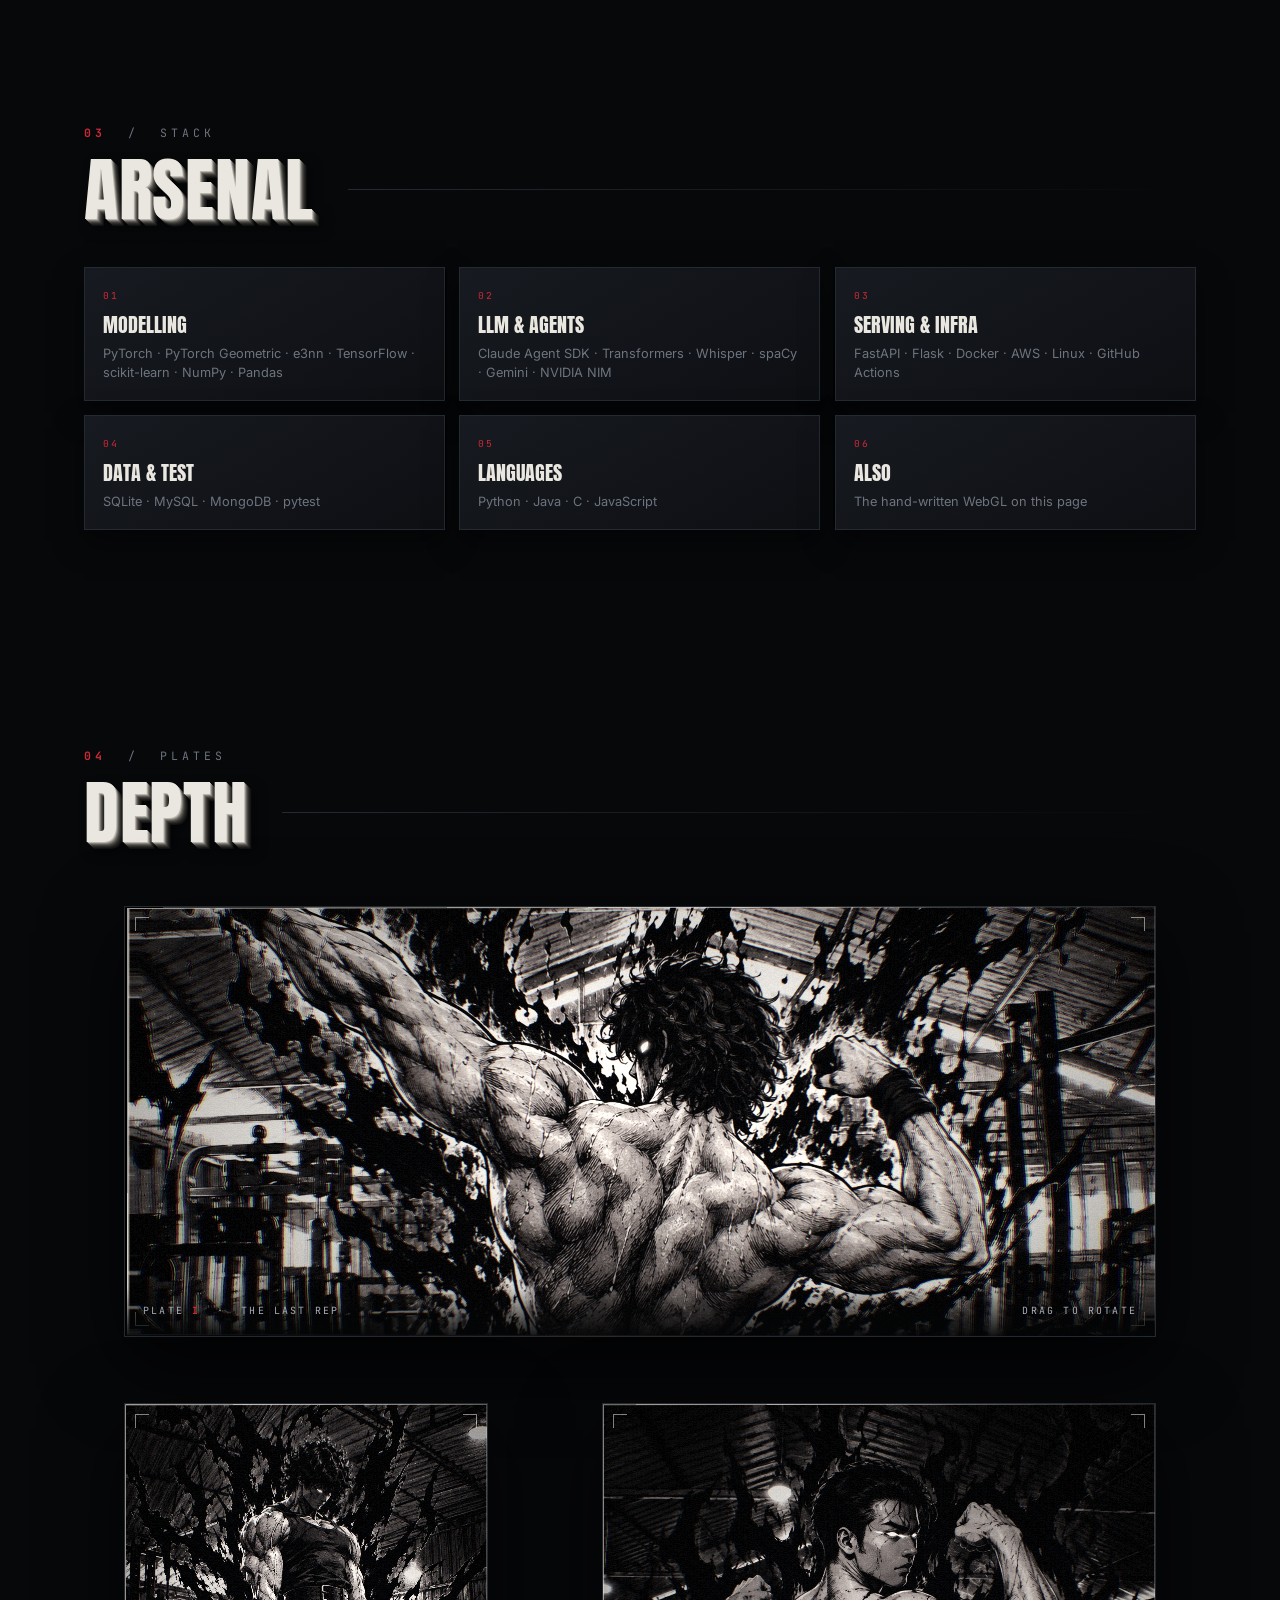
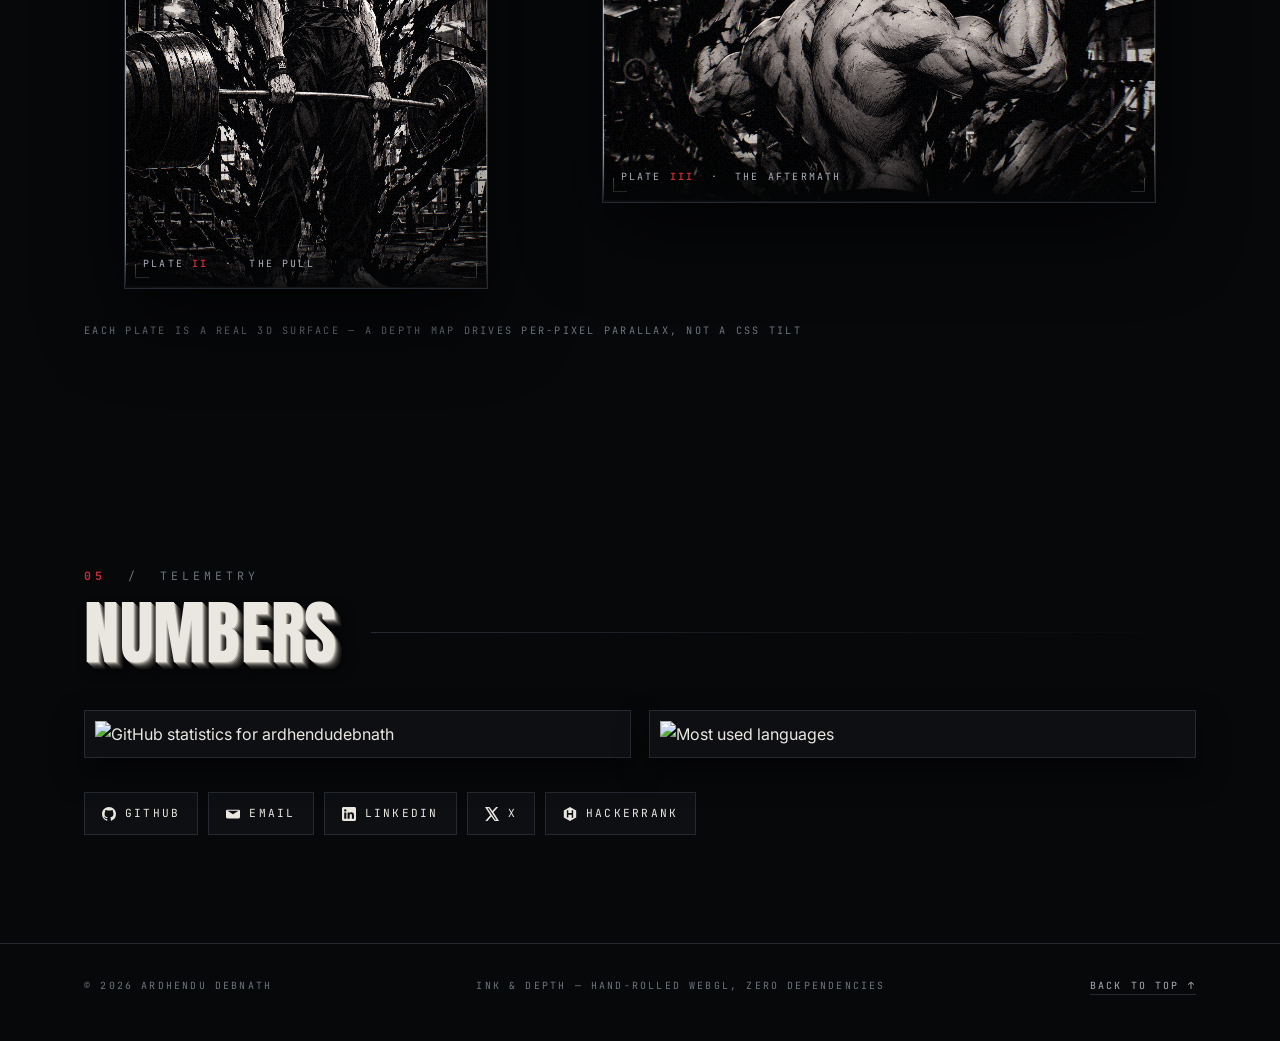
==== commit ce3c80f4: "Put gst-eval-harness back, at 05 It is the scorer the GST agent is measured against, so it belongs n" ====
--- a/3d/index.html
+++ b/3d/index.html
@@ -1105,6 +1105,19 @@
     tech: ['PyTorch', 'PyTorch Geometric', 'e3nn', 'CUDA'],
   },
   {
+    name: 'gst-eval-harness', tag: 'GST · evaluation',
+    alt: 'Slab accuracy across five identical runs: 53.6, 50.0, 53.6, 50.0, 64.3',
+    desc: `An open, hand-labelled benchmark for Indian GST rate-slab classification.
+           India's slabs changed on 22 Sep 2025 and the 12% slab was abolished — this
+           measures how often LLMs still answer from the old table. It is also the
+           scorer for the agent below.`,
+    find: `Run the same prompt against the same model five times and slab accuracy
+           swings from 50.0% to 64.3%. Self-agreement is 53.6% — the model reproduces
+           its own answer on only 15 of 28 rows. An abolished slab is recited somewhere
+           in the response 11.4% of the time.`,
+    tech: ['Python 3.11', 'pypdf', 'NVIDIA NIM', 'Docker', 'GitHub Actions'],
+  },
+  {
     name: 'gst-resilient-agent', tag: 'GST · agents',
     alt: 'Retrieval recall at k — semantic reaches 89.3% at k=10, keyword 60.7%',
     desc: `A multi-step agent that audits GST invoice lines against hash-pinned Gazette
